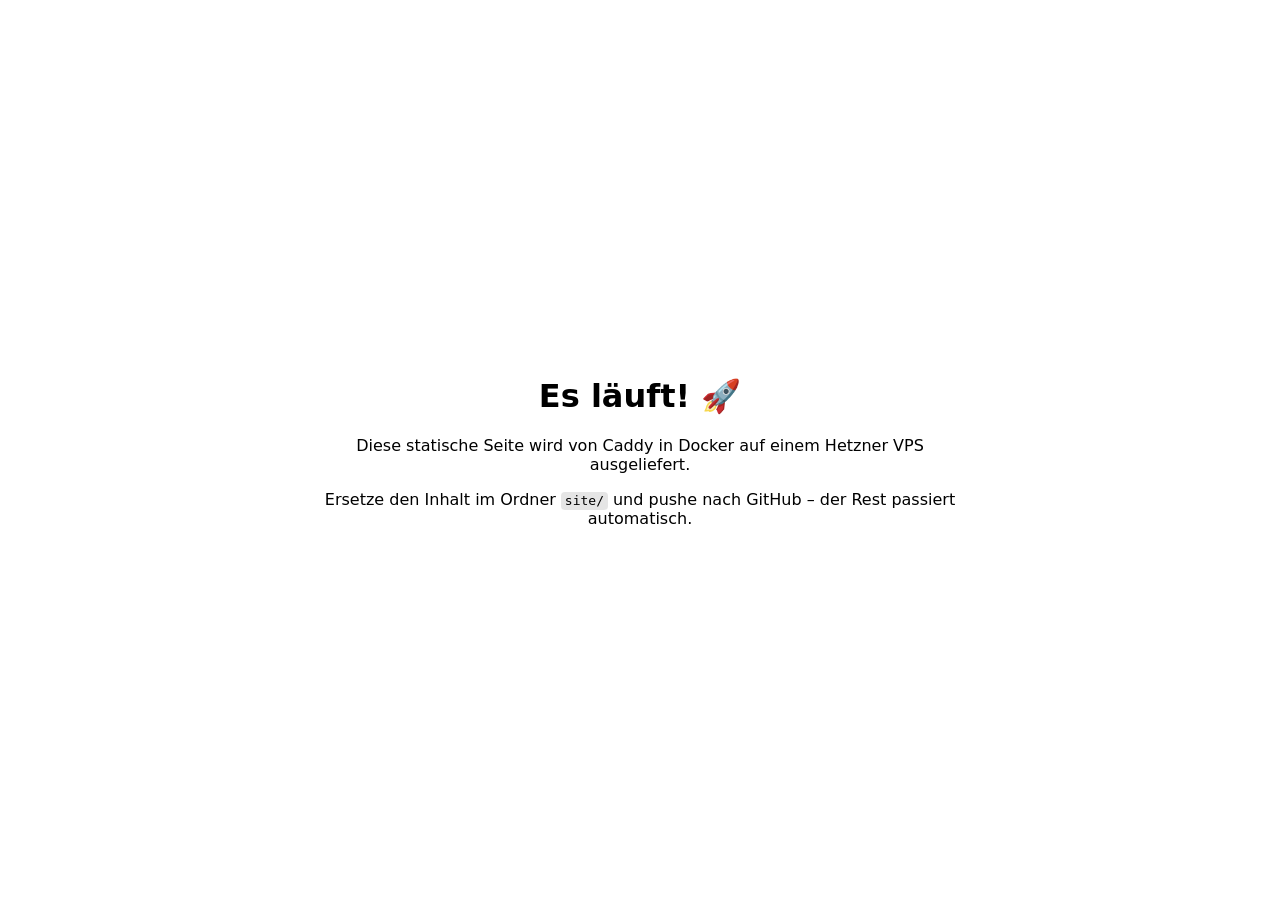
==== site/index.html @ 2242e6c7 "Static site with Caddy, Postgres, Uptime Kuma and GHCR build workflow Co-Authored-By: Claude Opus 5." ====
<!doctype html>
<html lang="de">
<head>
  <meta charset="utf-8">
  <meta name="viewport" content="width=device-width, initial-scale=1">
  <title>Willkommen</title>
  <link rel="stylesheet" href="style.css">
</head>
<body>
  <main>
    <h1>Es läuft! 🚀</h1>
    <p>Diese statische Seite wird von Caddy in Docker auf einem Hetzner VPS ausgeliefert.</p>
    <p>Ersetze den Inhalt im Ordner <code>site/</code> und pushe nach GitHub – der Rest passiert automatisch.</p>
  </main>
</body>
</html>
---- site/style.css ----
:root { color-scheme: light dark; }
body {
  margin: 0;
  min-height: 100vh;
  display: grid;
  place-items: center;
  font-family: system-ui, sans-serif;
  background: Canvas;
  color: CanvasText;
}
main { max-width: 40rem; padding: 2rem 1rem; text-align: center; }
code { padding: .1em .3em; border-radius: 4px; background: rgba(127,127,127,.2); }
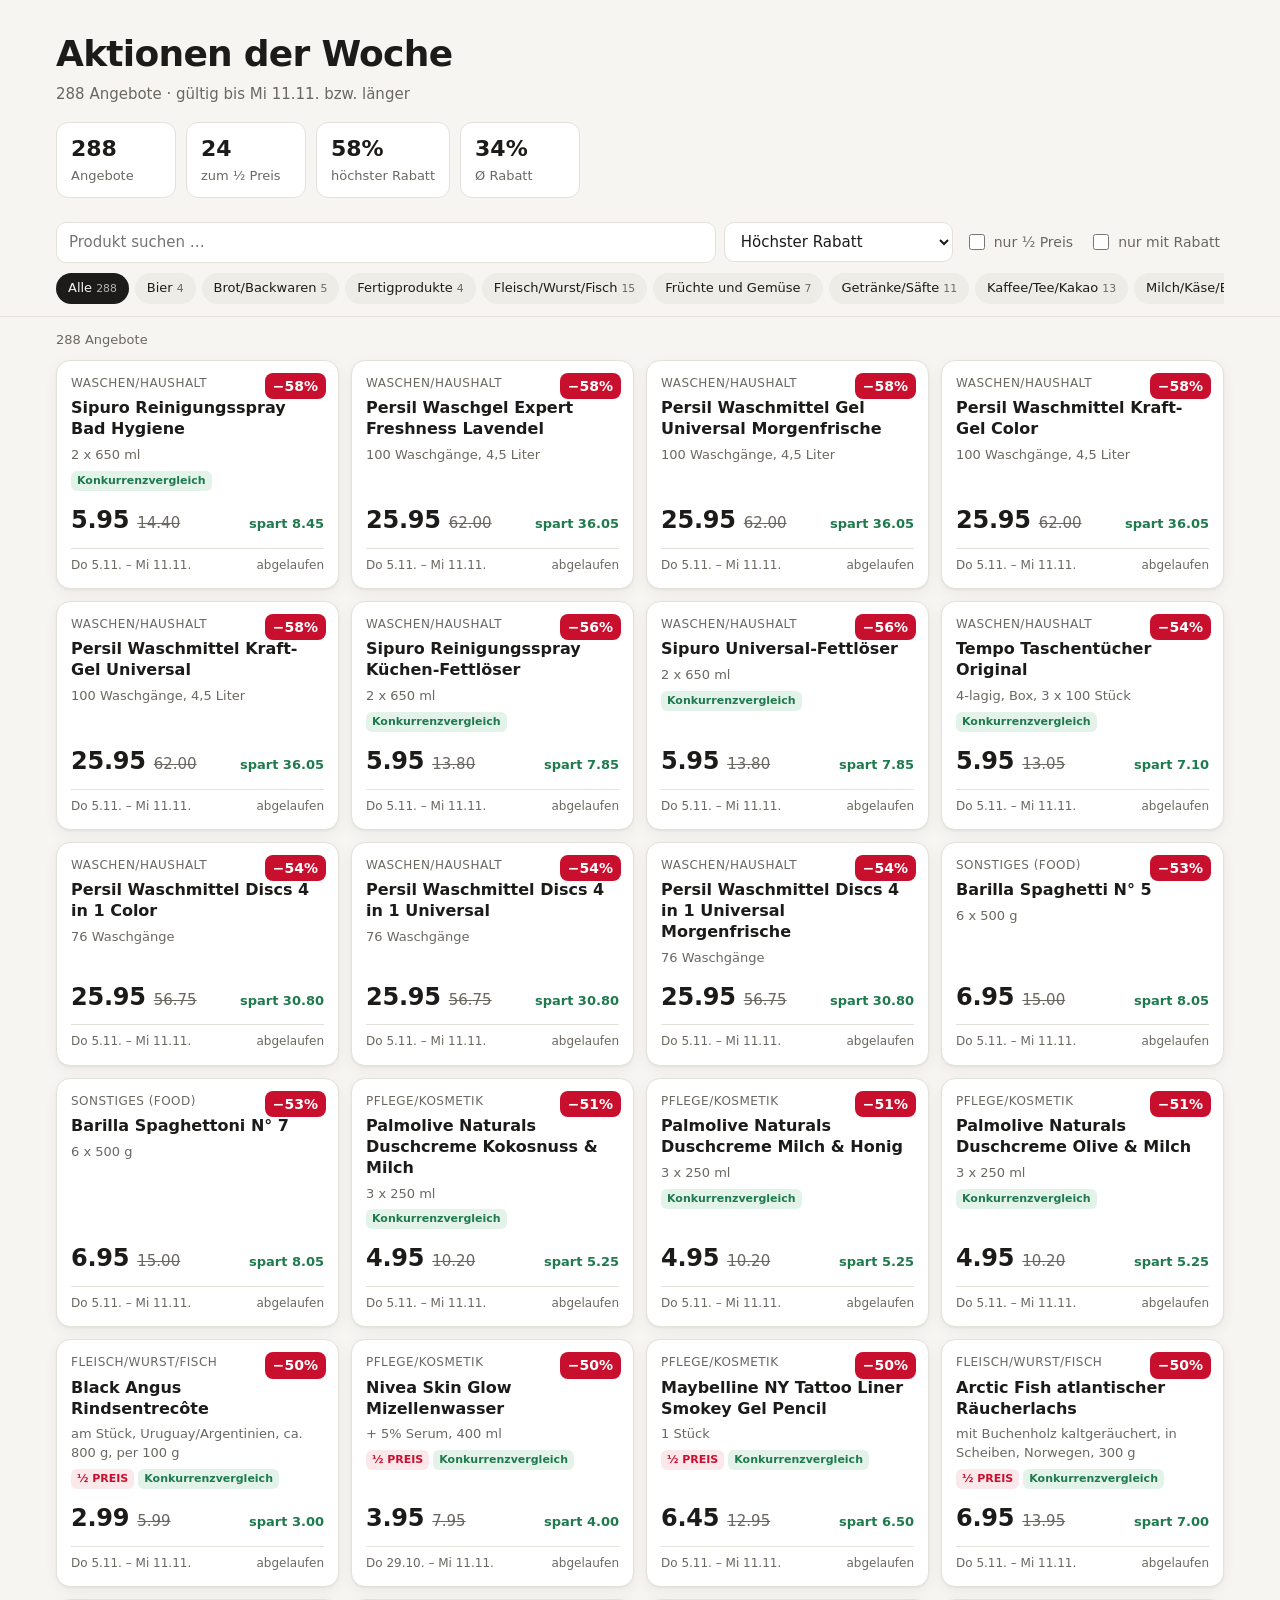
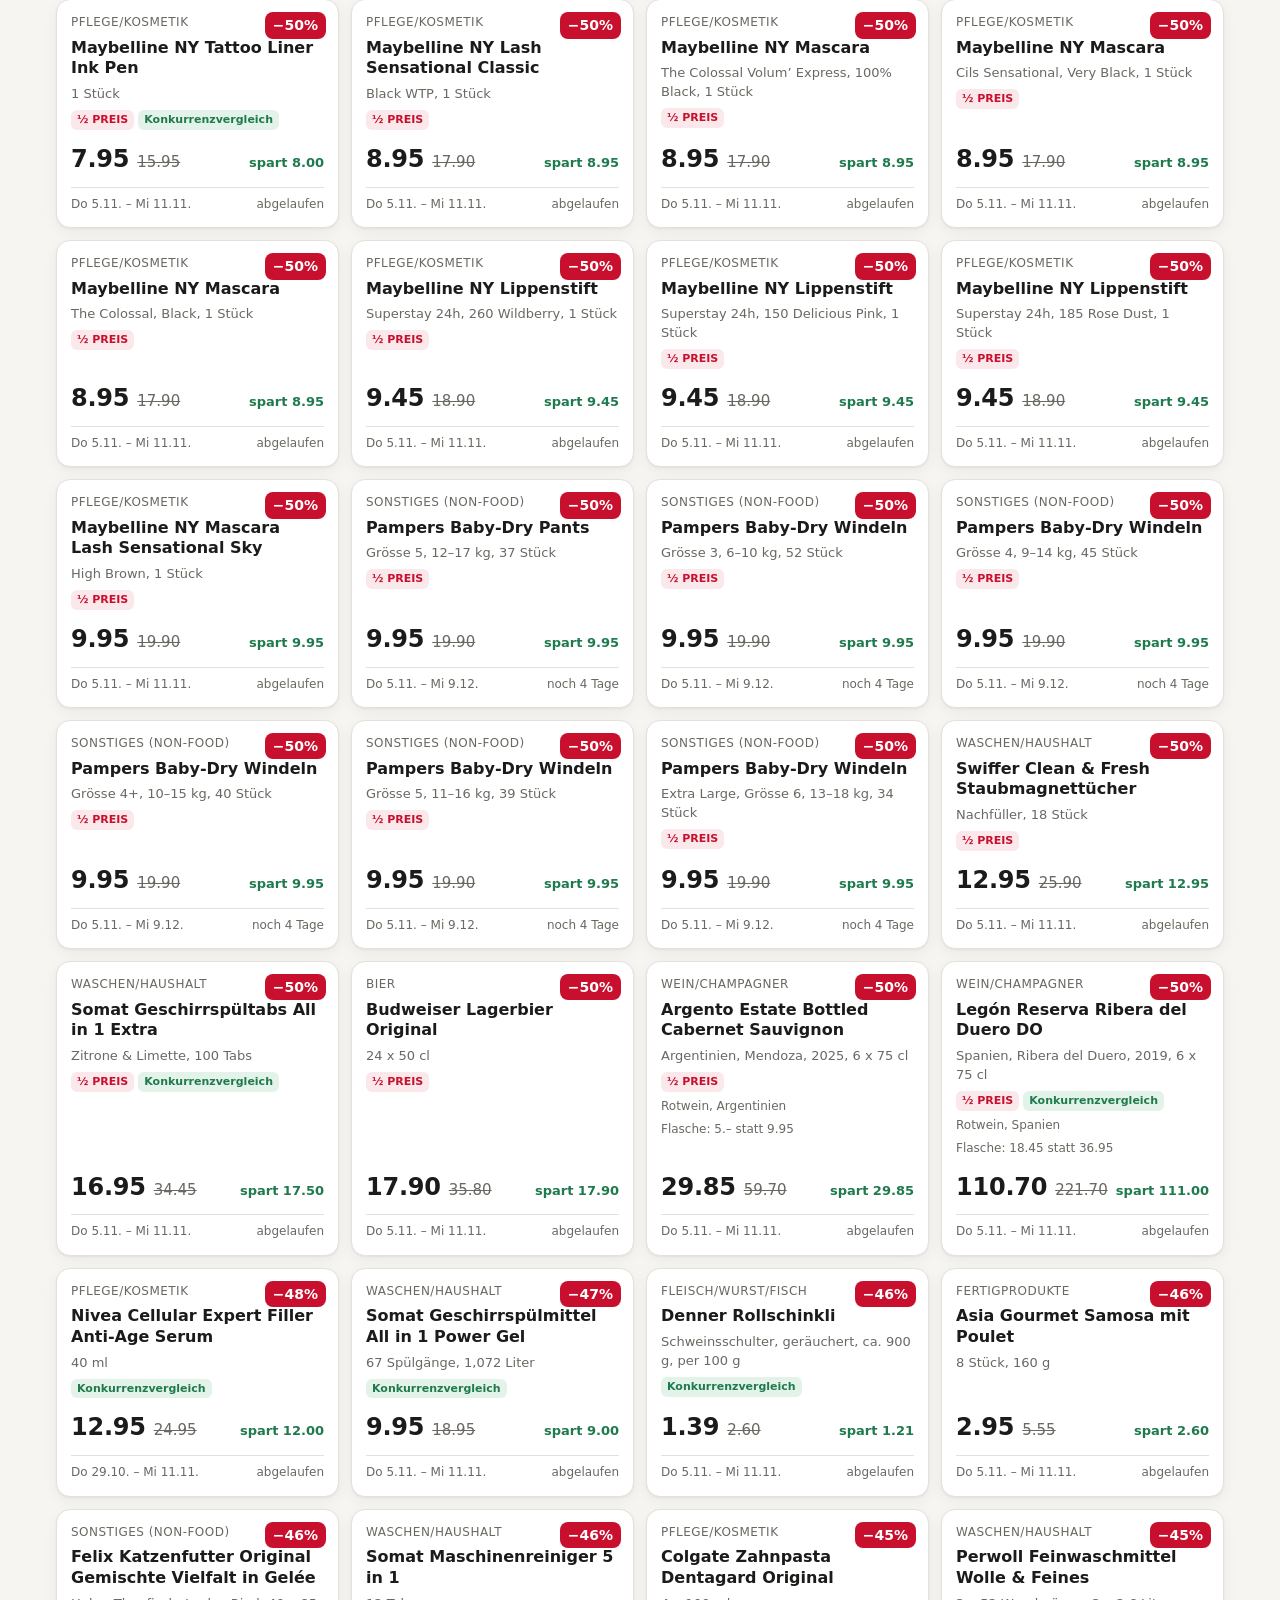
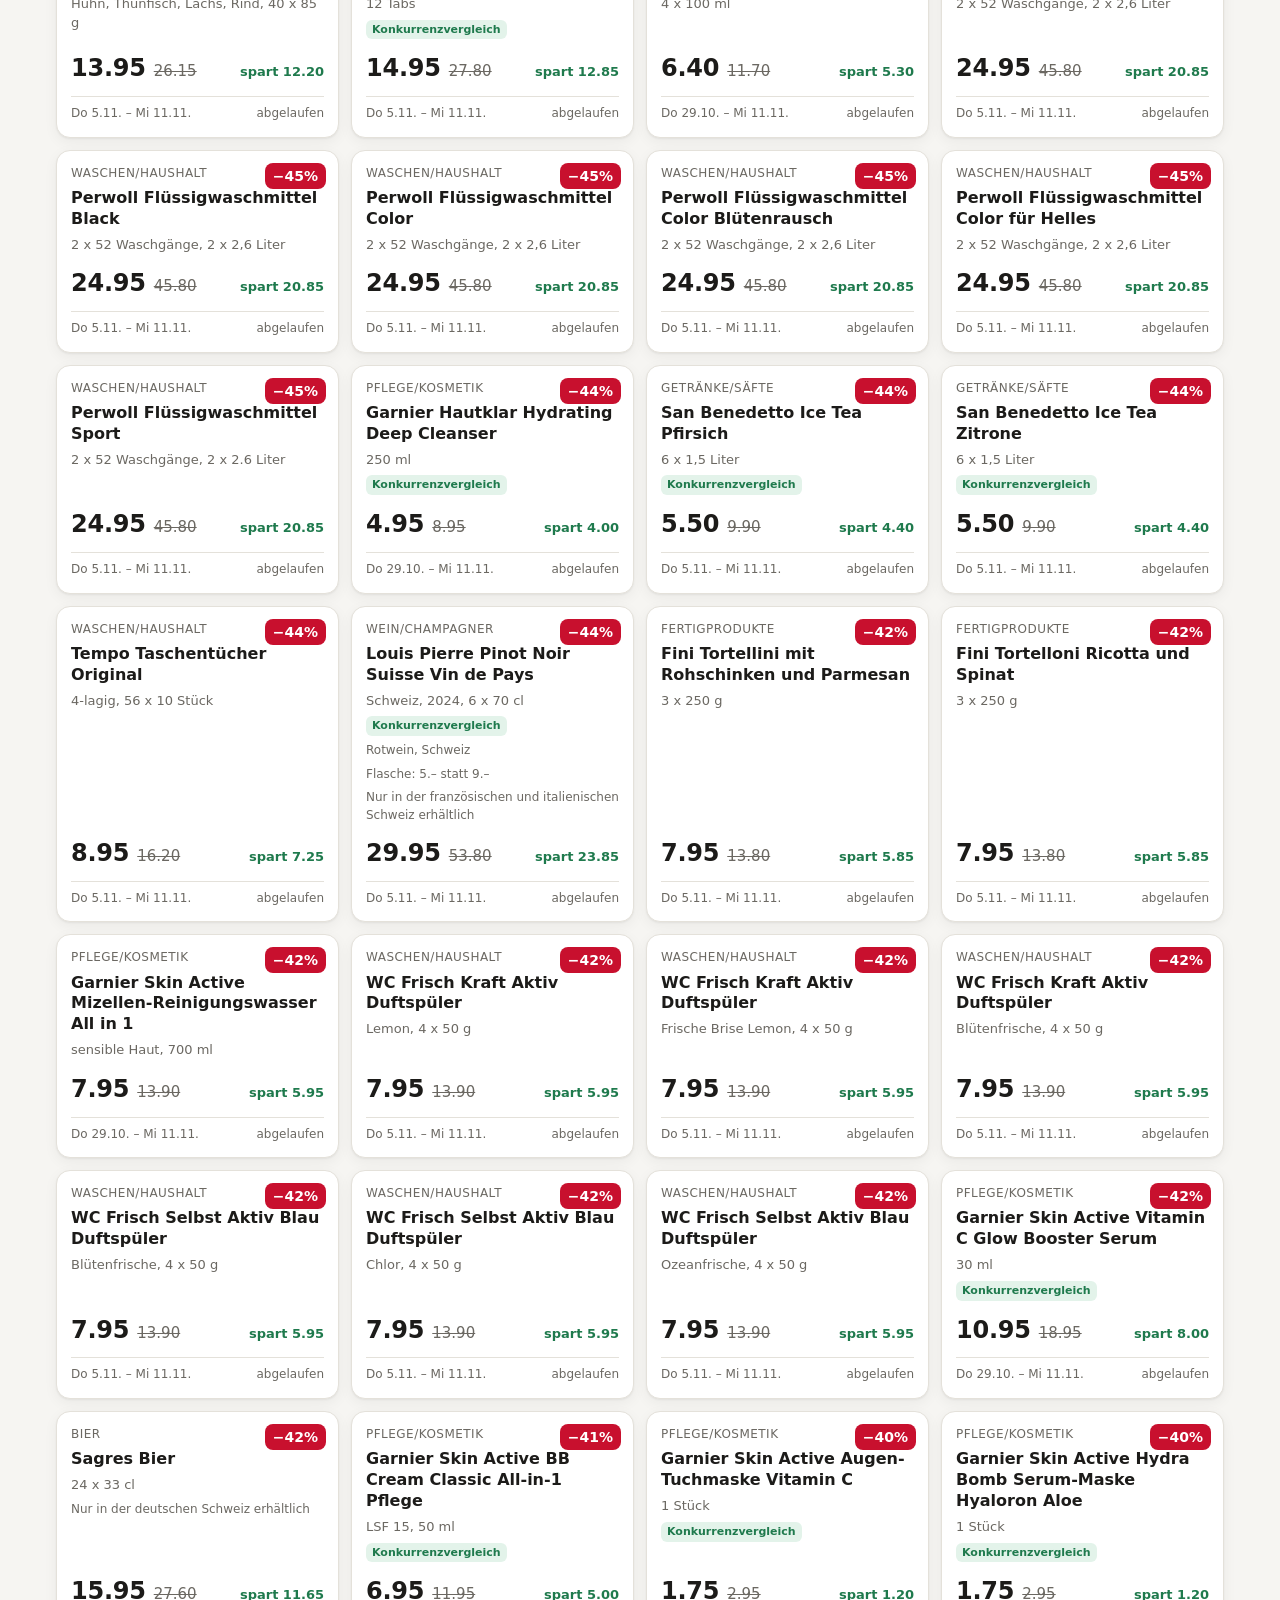
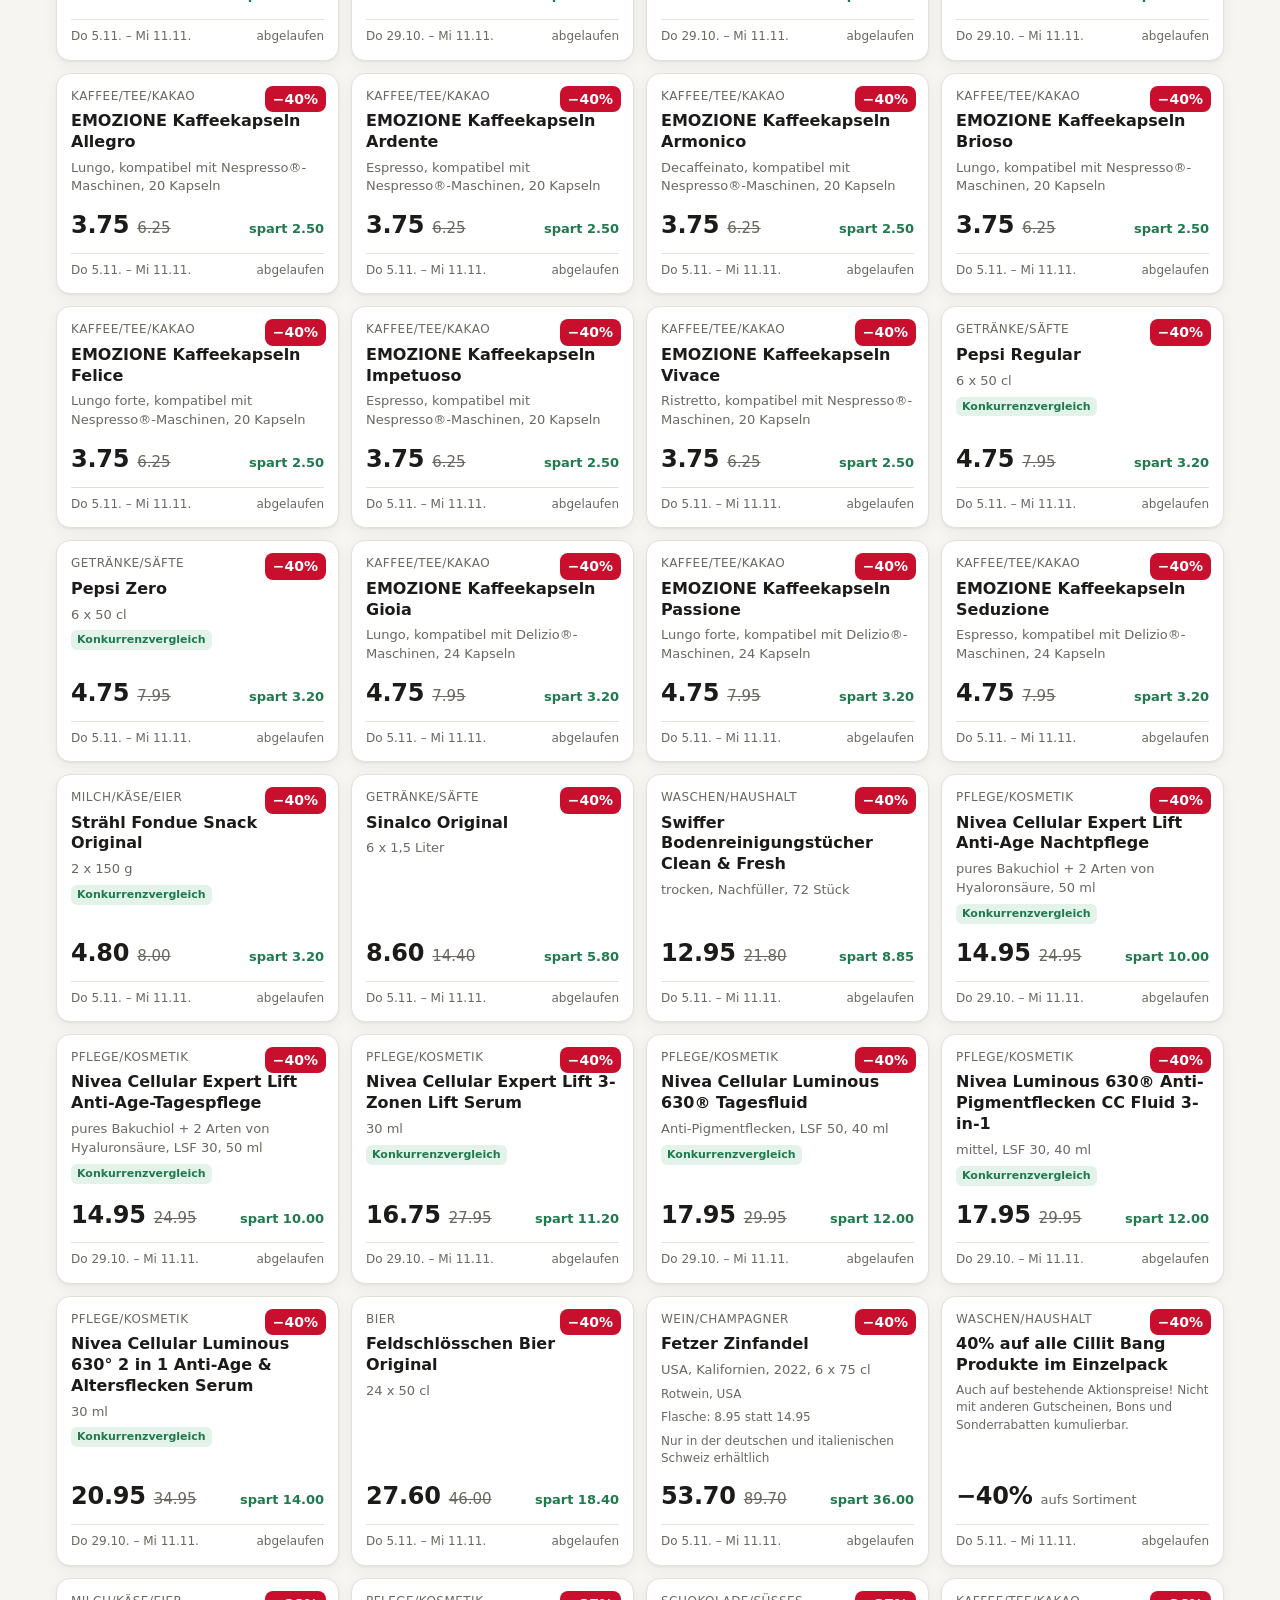
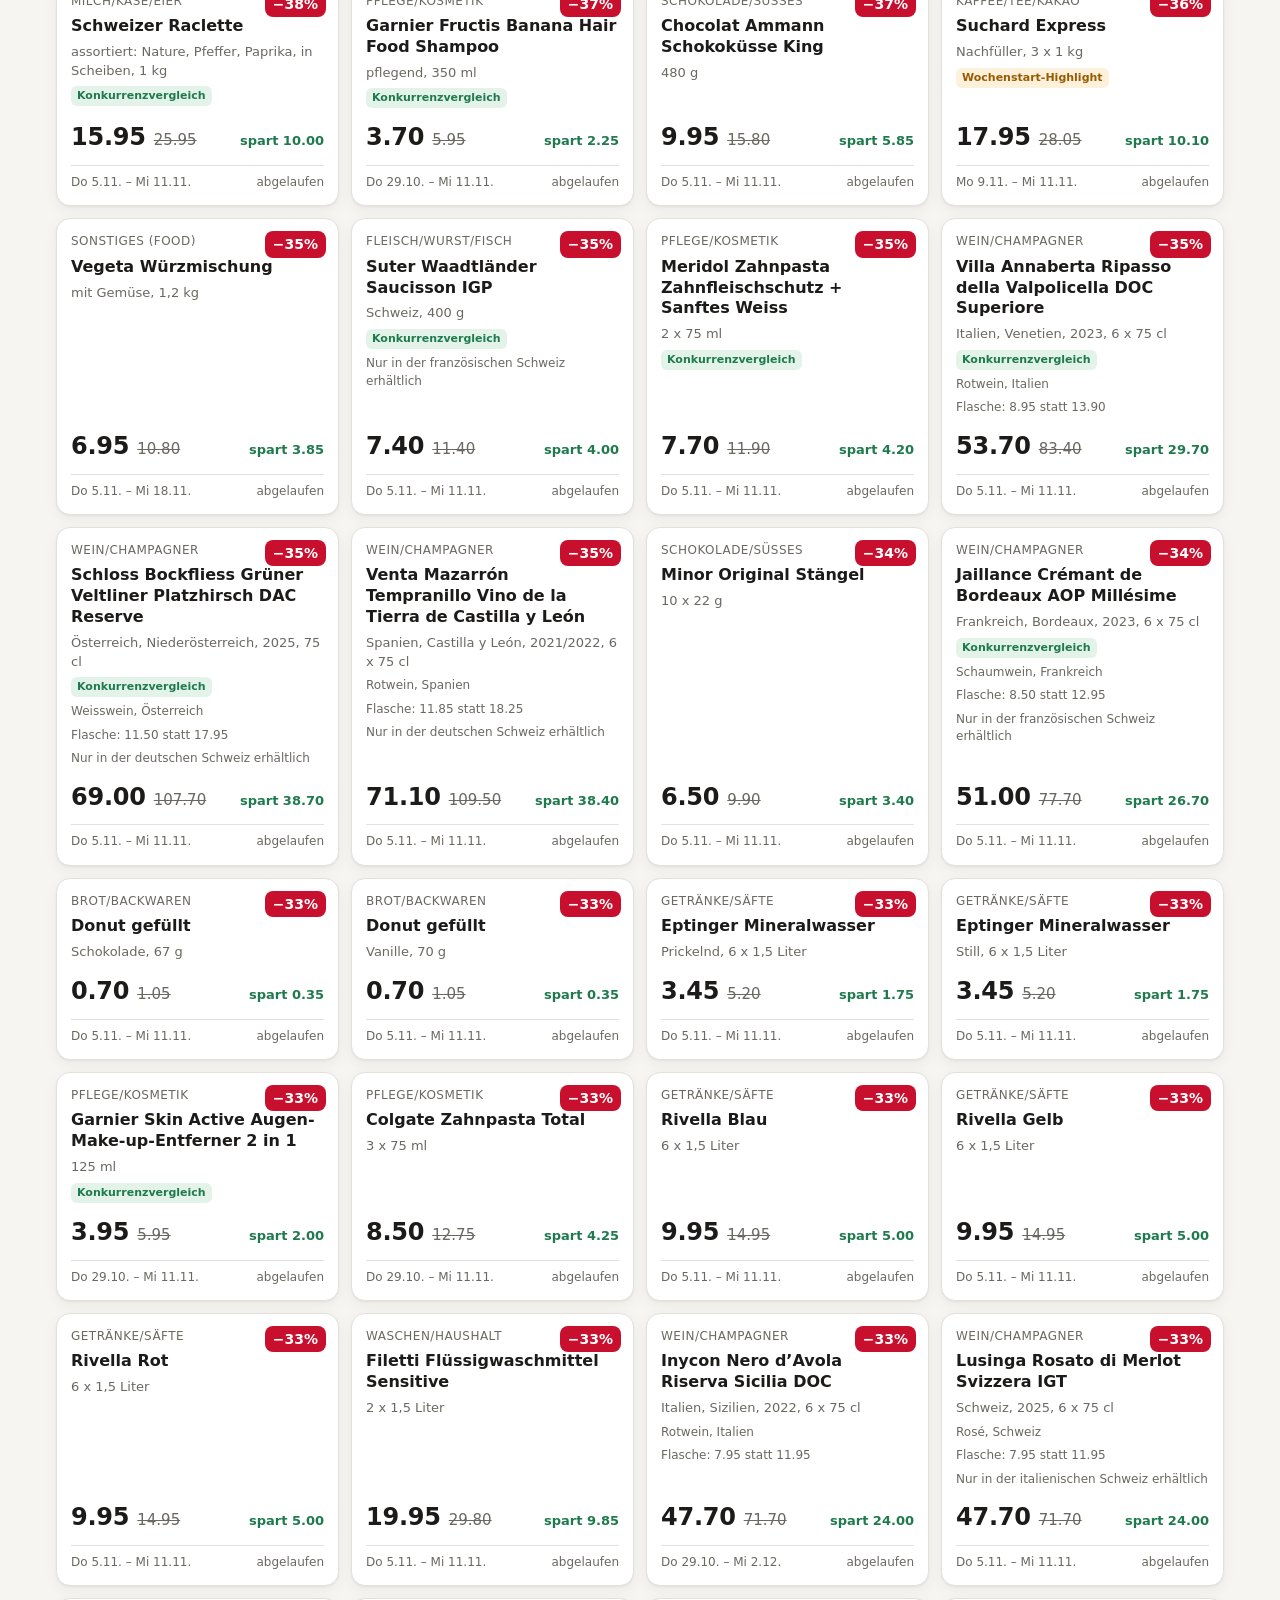
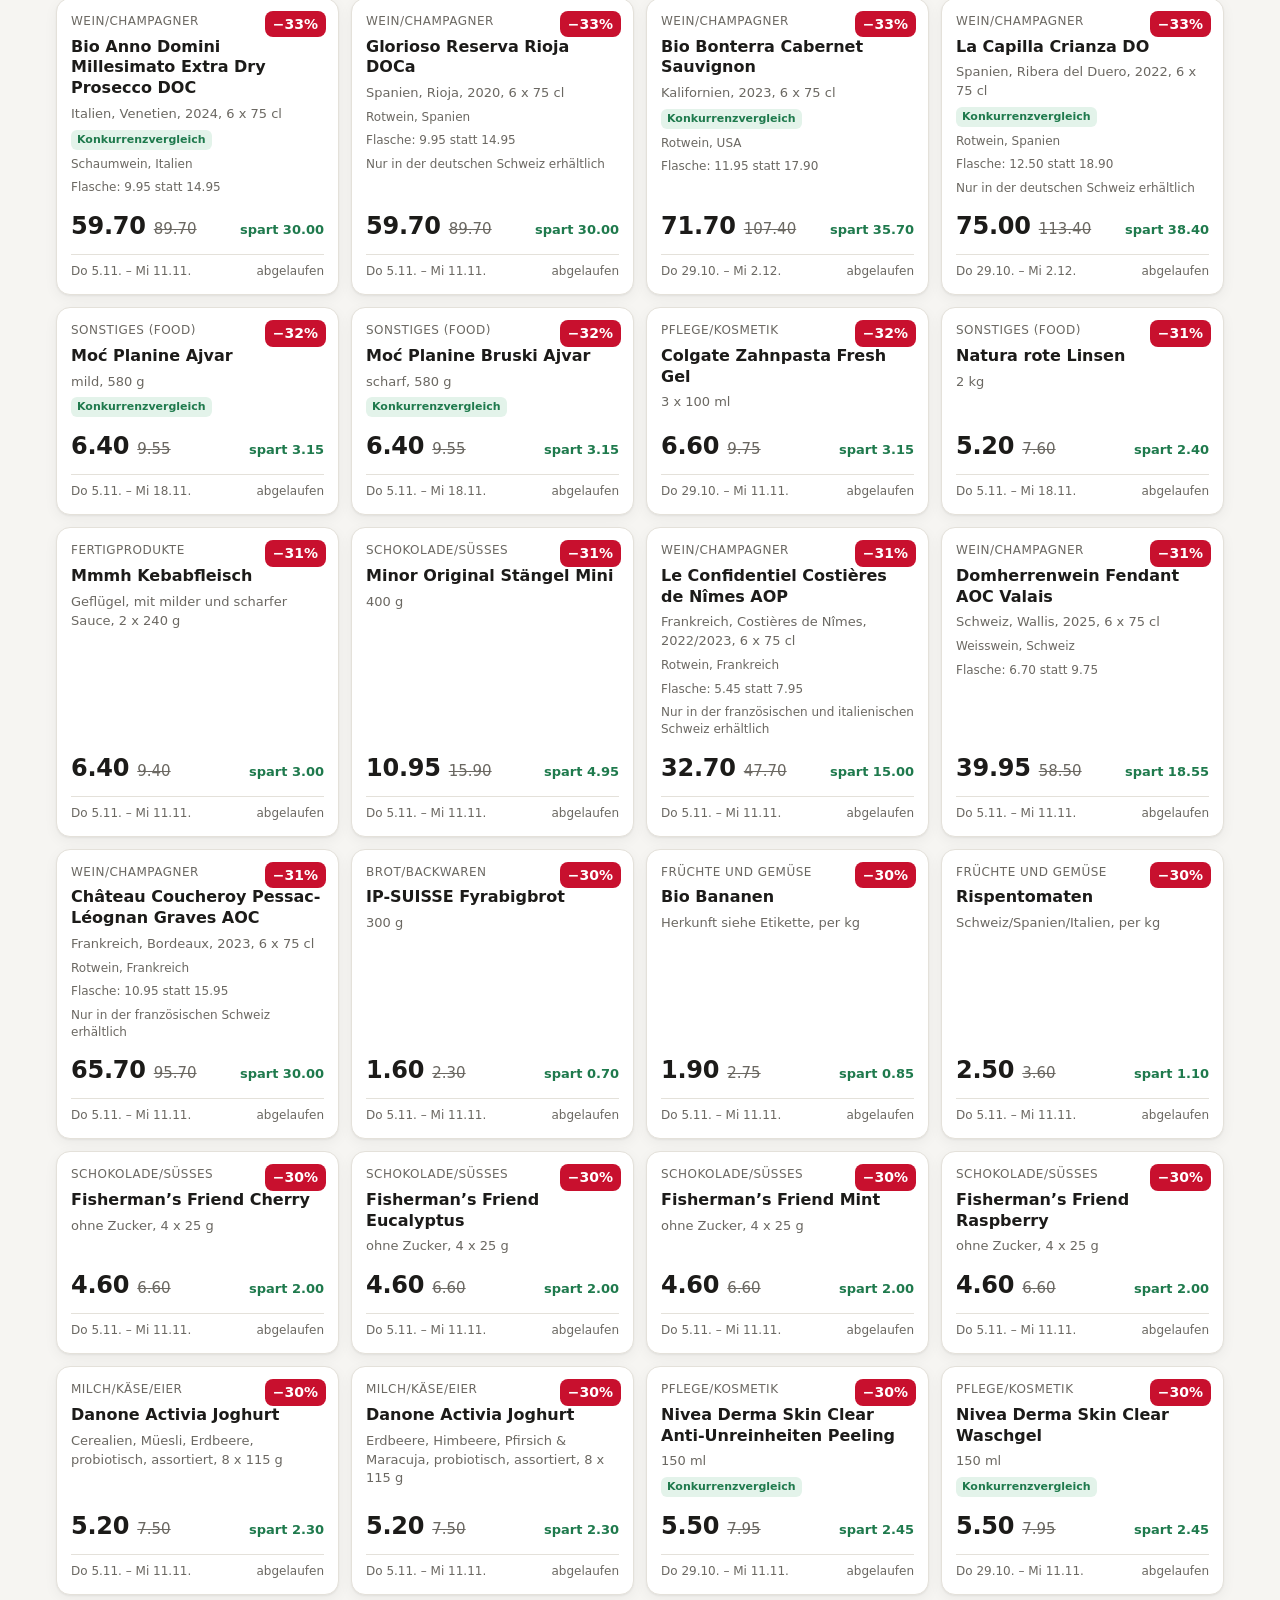
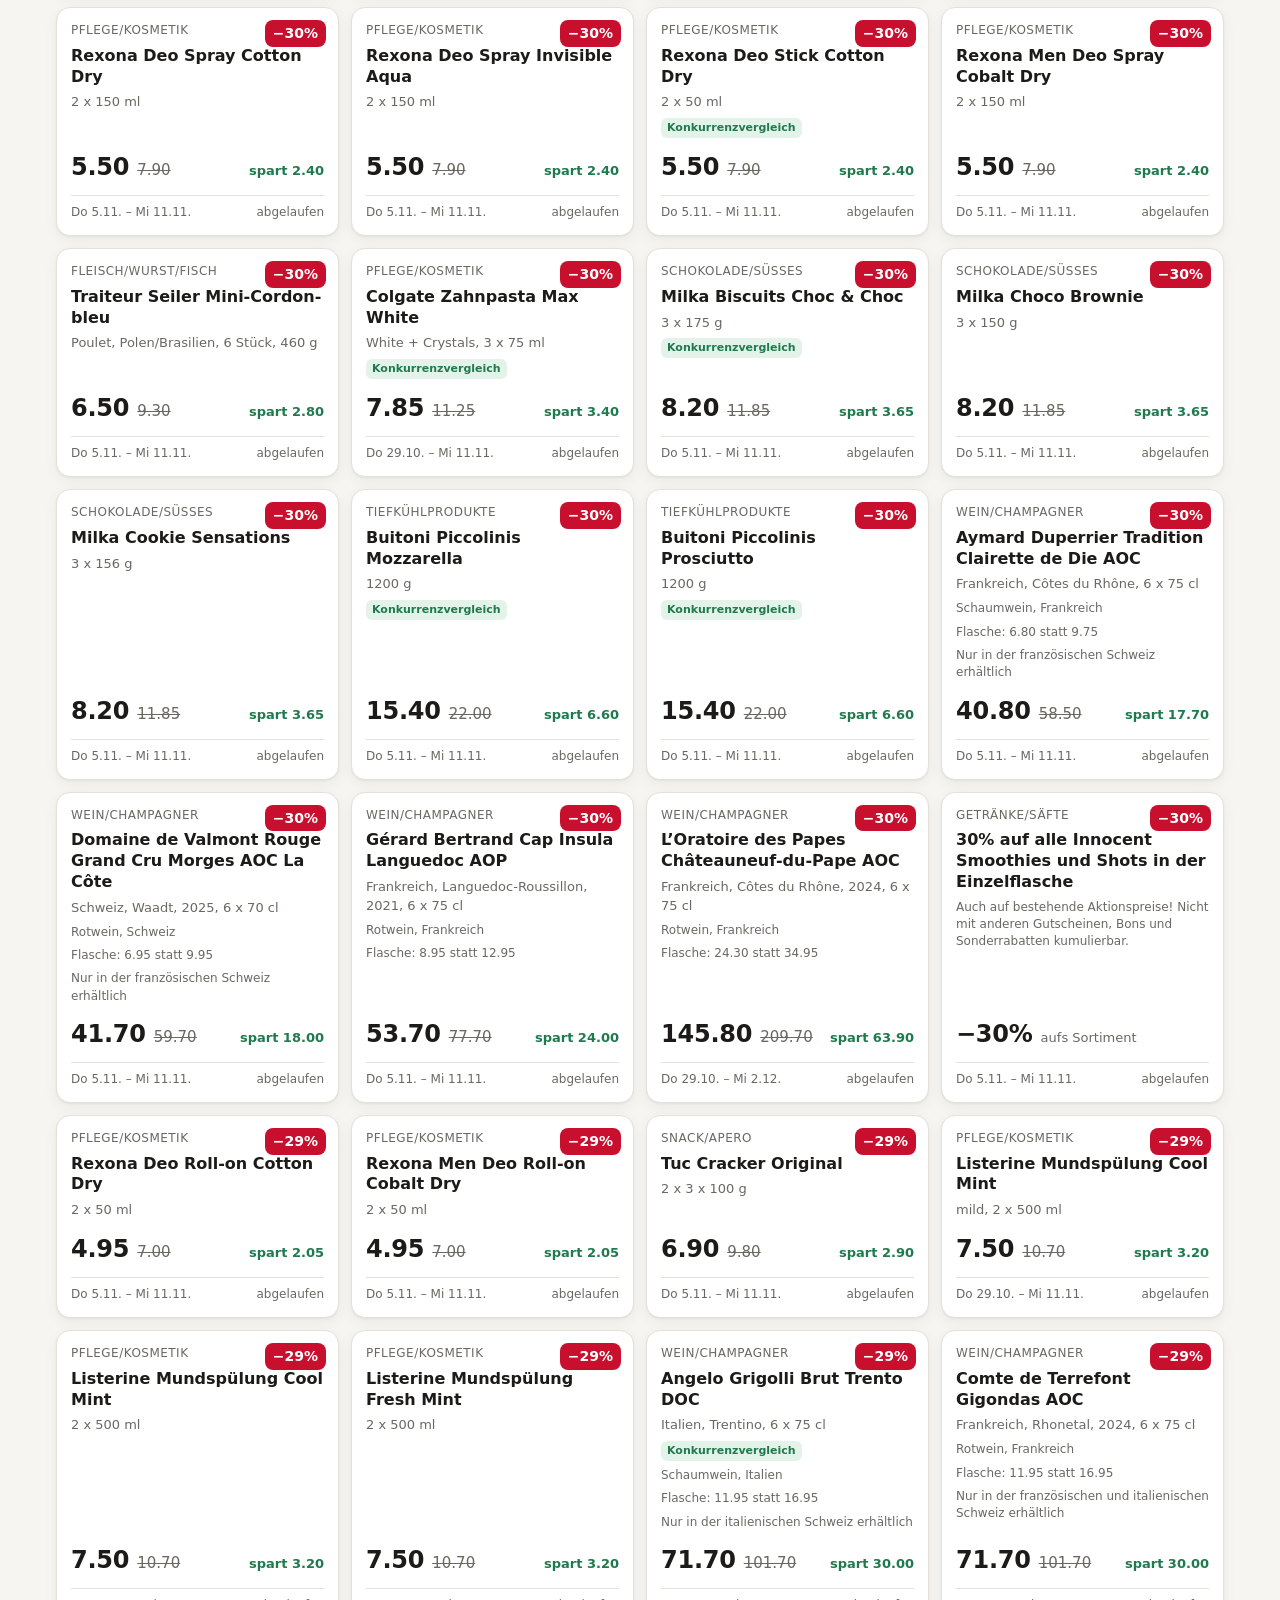
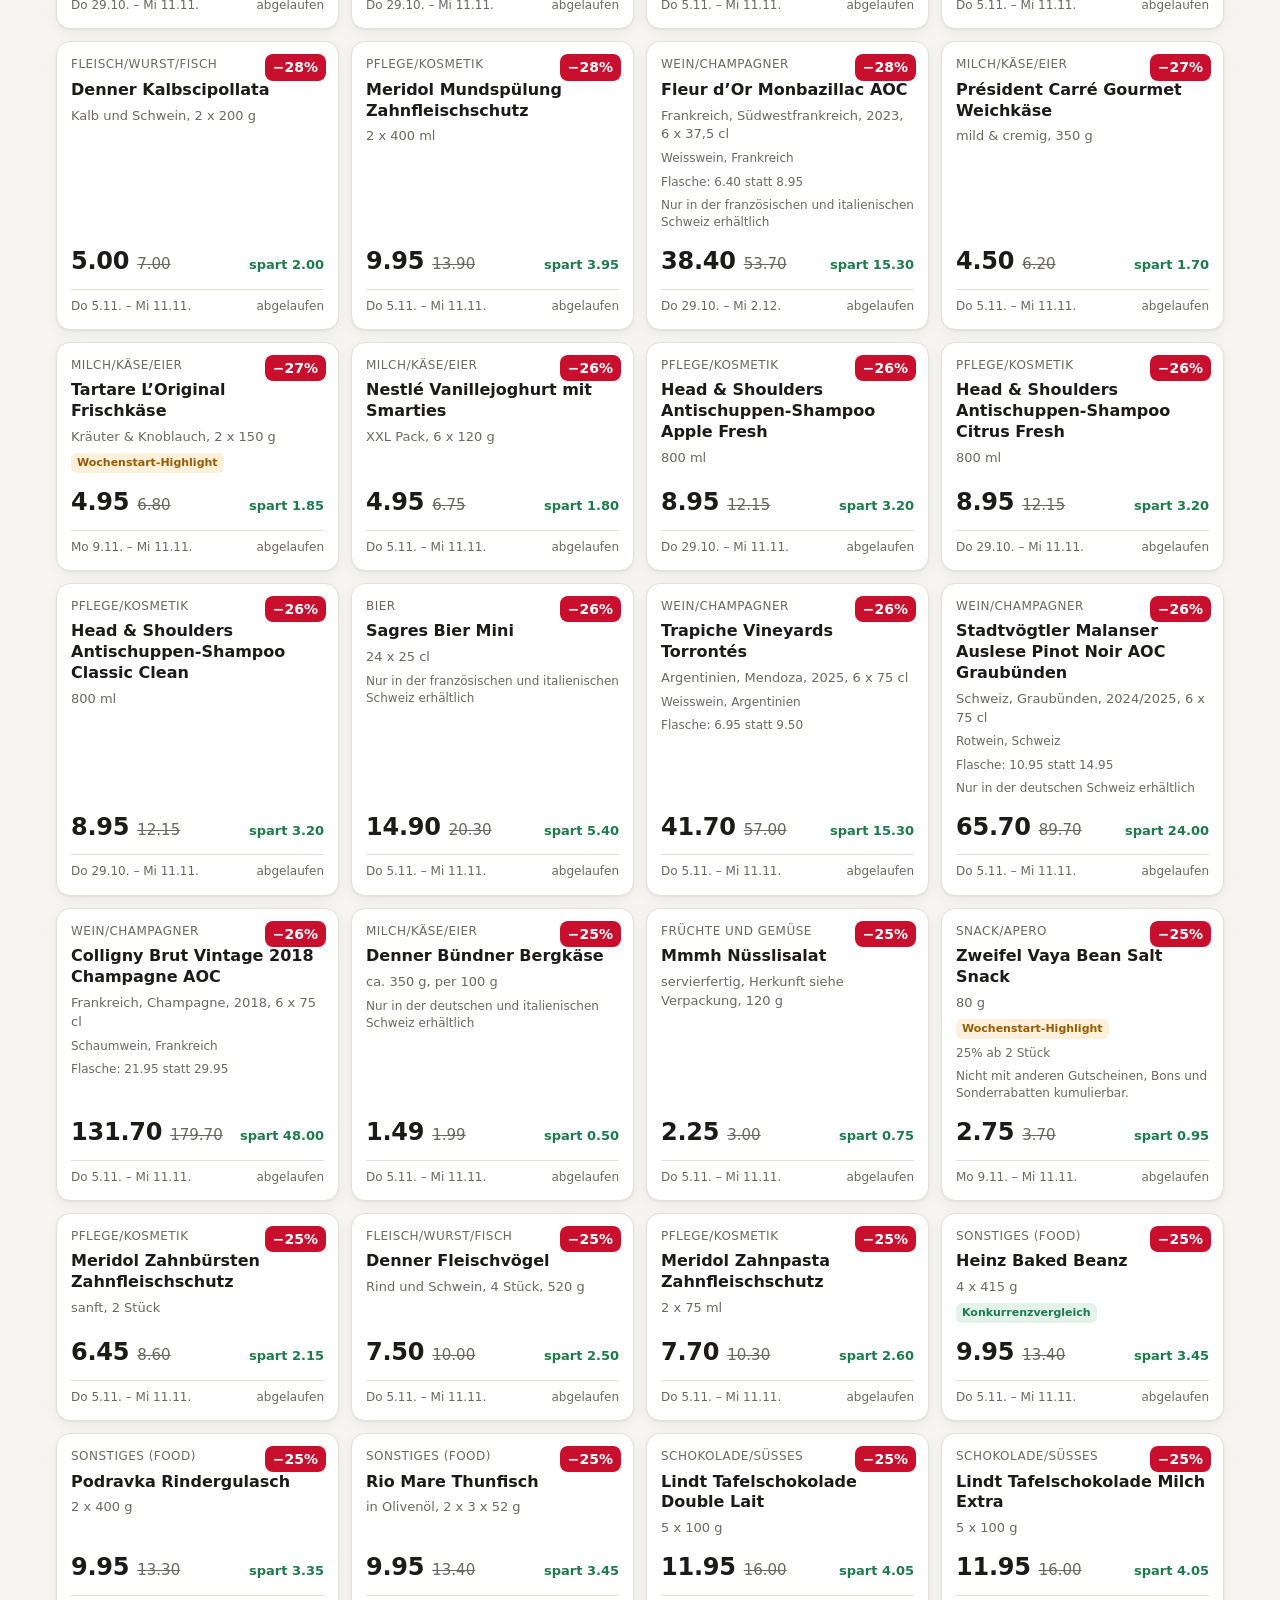
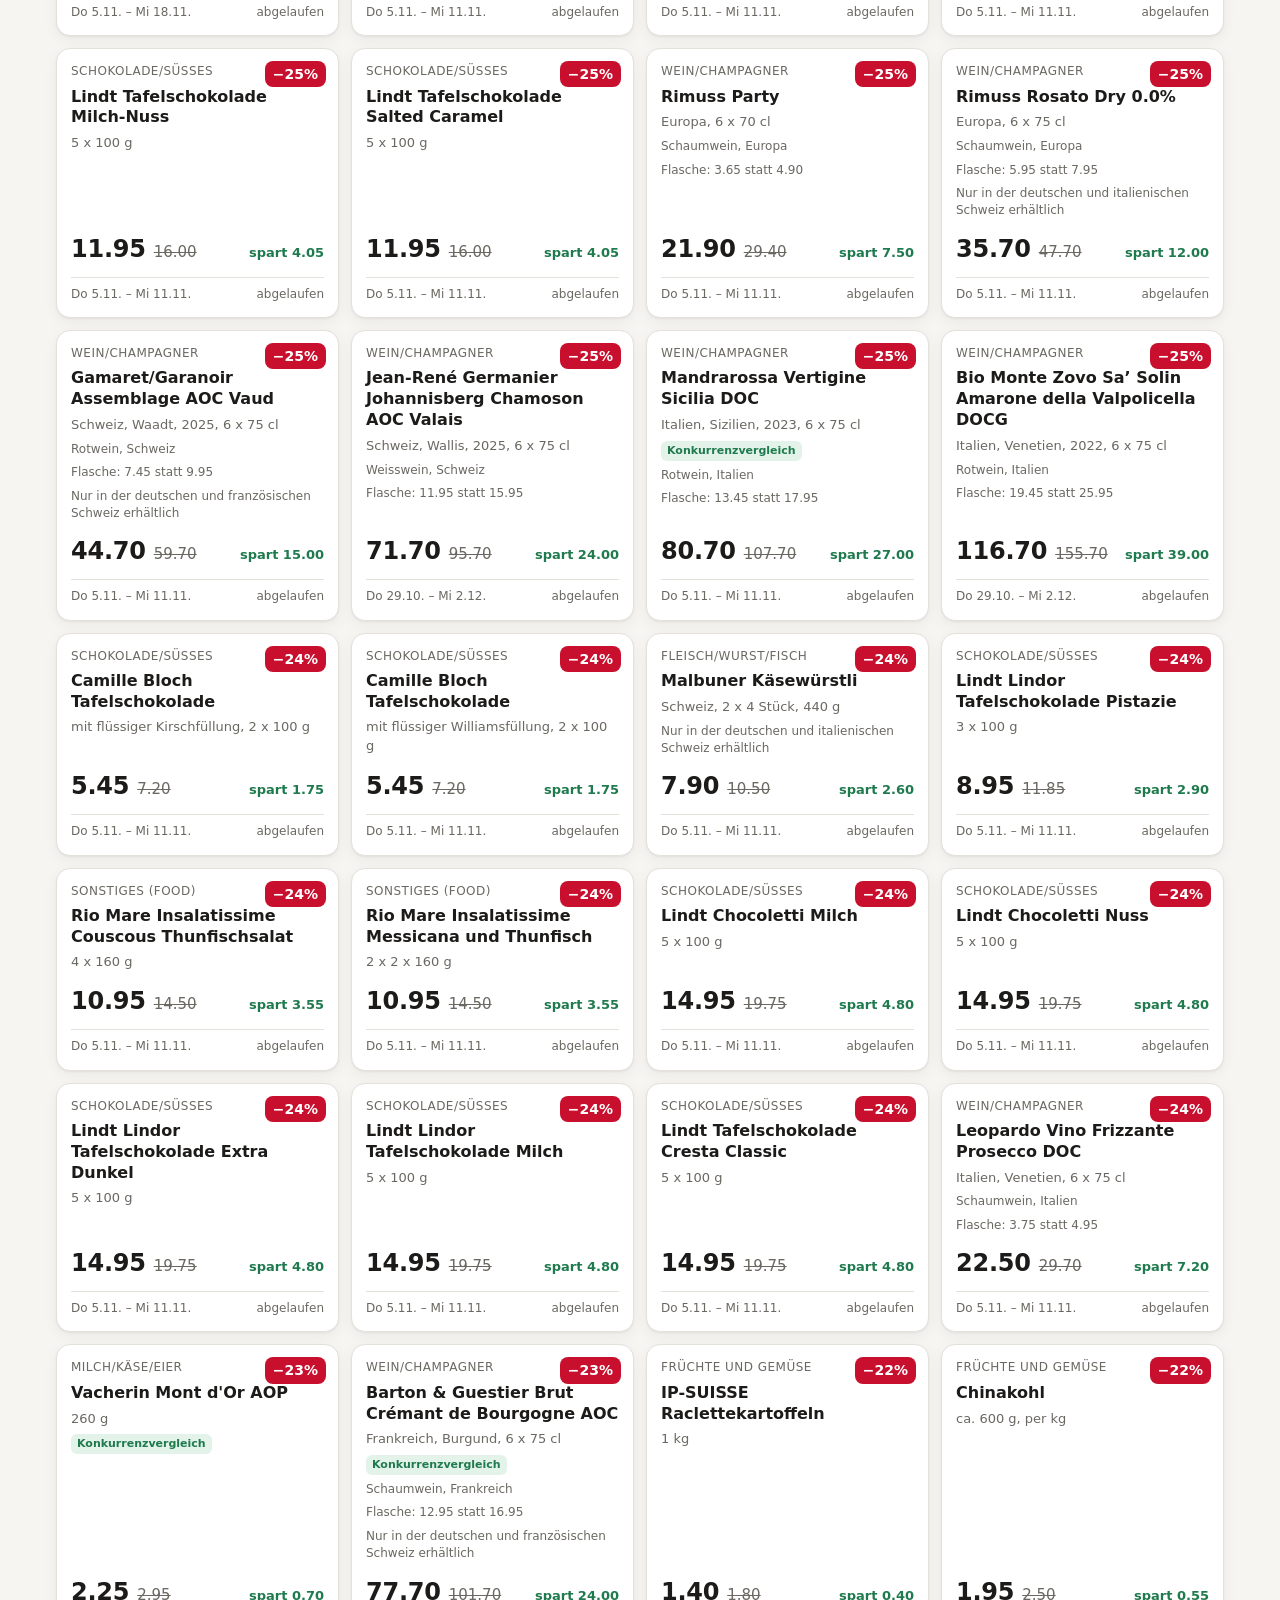
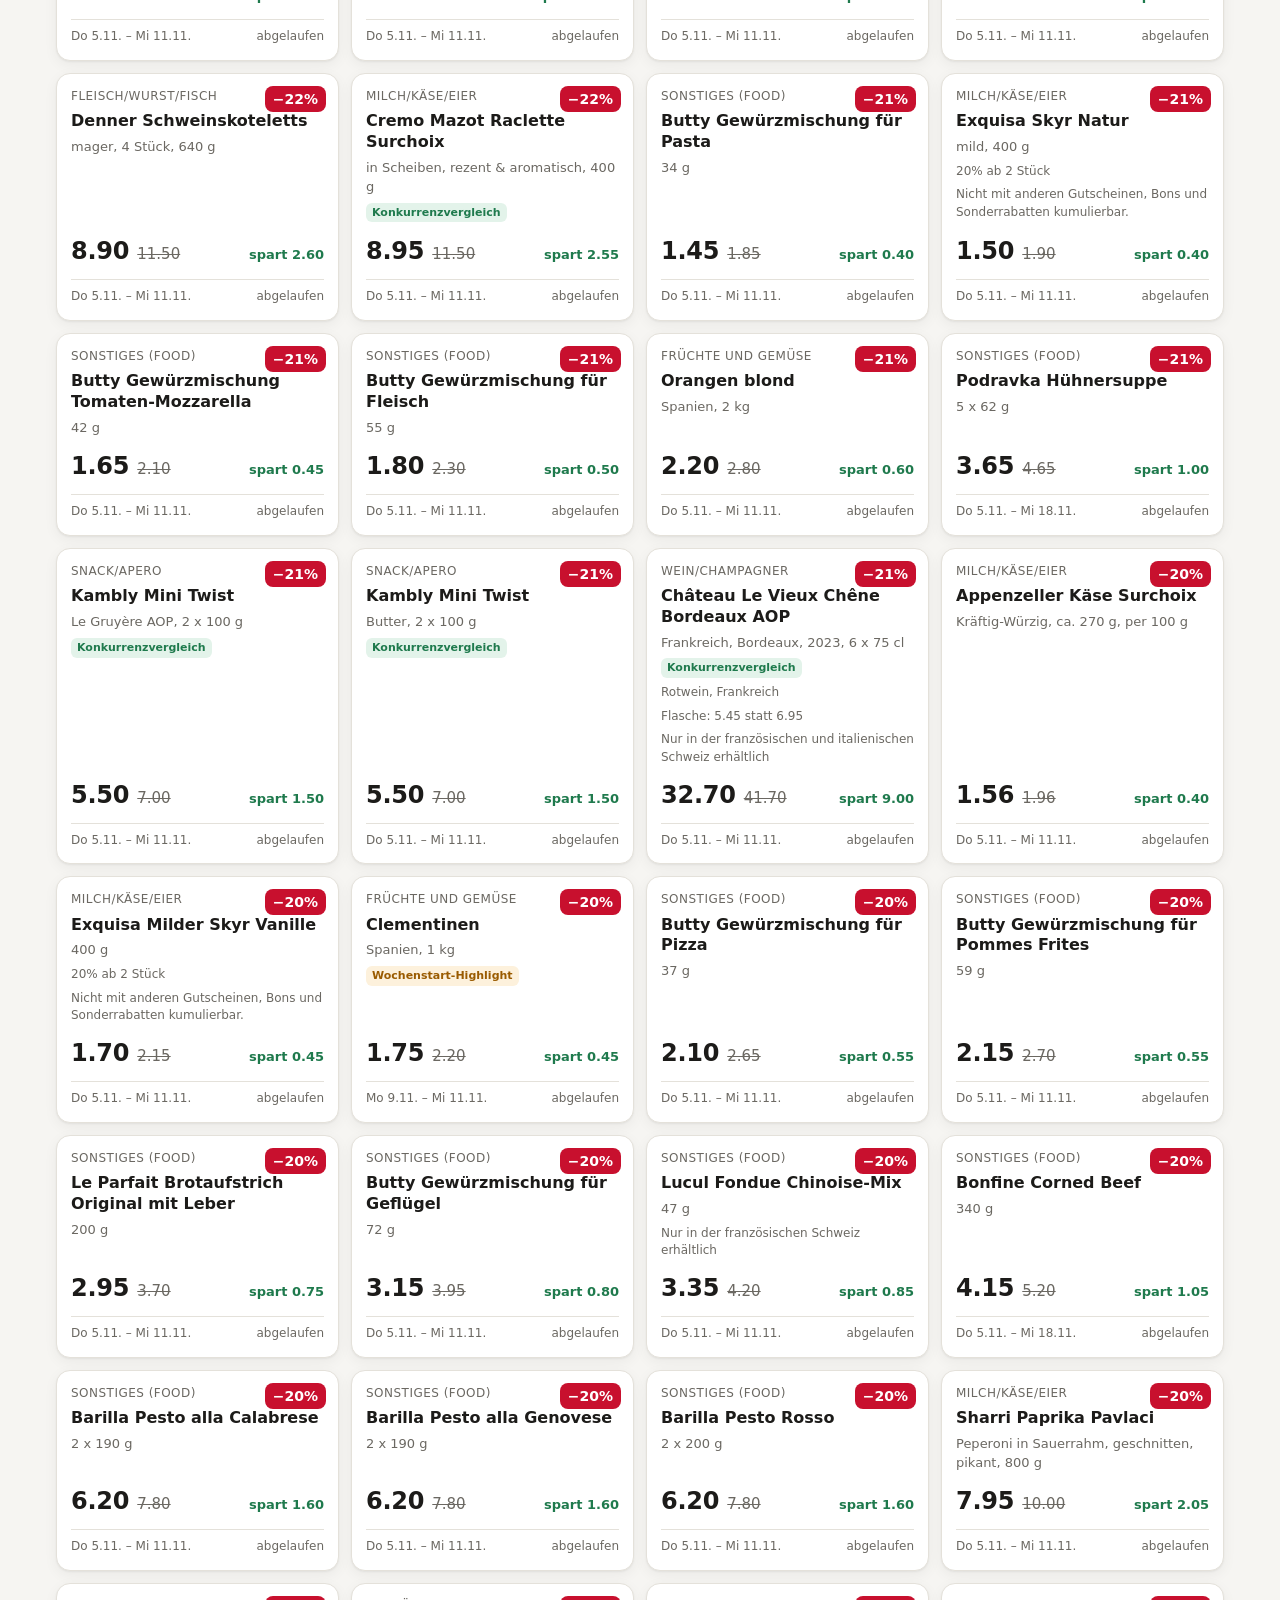
==== commit b6b43c42: "Denner Aktionen als Website, mit Generator-Skript Co-Authored-By: Claude Opus 5.5 <noreply@anthropic" ====
--- a/site/index.html
+++ b/site/index.html
@@ -1,16 +1,285 @@
 <!doctype html>
-<html lang="de">
+<html lang="de-CH">
 <head>
-  <meta charset="utf-8">
-  <meta name="viewport" content="width=device-width, initial-scale=1">
-  <title>Willkommen</title>
-  <link rel="stylesheet" href="style.css">
+<meta charset="utf-8">
+<meta name="viewport" content="width=device-width, initial-scale=1">
+<title>Aktionen der Woche</title>
+<style>
+:root {
+  --bg: #f6f5f2;
+  --surface: #ffffff;
+  --text: #1c1b19;
+  --muted: #6b6862;
+  --line: #e4e1da;
+  --accent: #c8102e;
+  --accent-soft: #fbe8eb;
+  --good: #1f7a4d;
+  --good-soft: #e3f3ea;
+  --warn: #9a5b00;
+  --warn-soft: #fdf1dc;
+  --chip: #eeece6;
+  --shadow: 0 1px 2px rgba(0,0,0,.05), 0 4px 14px rgba(0,0,0,.05);
+}
+@media (prefers-color-scheme: dark) {
+  :root:not([data-theme="light"]) {
+    --bg: #141414; --surface: #1e1e1d; --text: #f1efea; --muted: #a39f97; --line: #2f2e2c;
+    --accent: #ff5a6e; --accent-soft: #3a1a20; --good: #5fd39a; --good-soft: #17301f;
+    --warn: #f0b45a; --warn-soft: #33270f; --chip: #2a2928; --shadow: none;
+  }
+}
+:root[data-theme="dark"] {
+  --bg: #141414; --surface: #1e1e1d; --text: #f1efea; --muted: #a39f97; --line: #2f2e2c;
+  --accent: #ff5a6e; --accent-soft: #3a1a20; --good: #5fd39a; --good-soft: #17301f;
+  --warn: #f0b45a; --warn-soft: #33270f; --chip: #2a2928; --shadow: none;
+}
+* { box-sizing: border-box; }
+html { -webkit-text-size-adjust: 100%; }
+body {
+  margin: 0; background: var(--bg); color: var(--text);
+  font: 15px/1.45 system-ui, -apple-system, "Segoe UI", Roboto, sans-serif;
+}
+.wrap { max-width: 1200px; margin: 0 auto; padding: 0 16px; }
+header { padding: 28px 0 8px; }
+h1 { margin: 0; font-size: clamp(26px, 4vw, 36px); letter-spacing: -.02em; }
+.sub { color: var(--muted); margin-top: 4px; }
+.stats { display: flex; flex-wrap: wrap; gap: 10px; margin: 16px 0 4px; }
+.stat { background: var(--surface); border: 1px solid var(--line); border-radius: 12px; padding: 10px 14px; min-width: 120px; }
+.stat b { display: block; font-size: 22px; font-variant-numeric: tabular-nums; }
+.stat span { color: var(--muted); font-size: 13px; }
+
+.toolbar {
+  position: sticky; top: 0; z-index: 5; background: var(--bg);
+  padding: 12px 0 10px; border-bottom: 1px solid var(--line);
+}
+.row { display: flex; flex-wrap: wrap; gap: 8px; align-items: center; }
+input[type=search], select {
+  font: inherit; color: var(--text); background: var(--surface);
+  border: 1px solid var(--line); border-radius: 10px; padding: 9px 12px; min-height: 40px;
+}
+input[type=search] { flex: 1 1 240px; min-width: 0; }
+select { flex: 0 0 auto; }
+.toggle { display: inline-flex; align-items: center; gap: 6px; font-size: 14px; color: var(--muted); cursor: pointer; user-select: none; padding: 0 4px; }
+.toggle input { accent-color: var(--accent); width: 16px; height: 16px; }
+.chips { display: flex; gap: 6px; overflow-x: auto; padding: 10px 0 2px; scrollbar-width: thin; }
+.chip {
+  flex: 0 0 auto; font: inherit; font-size: 13px; border: 0; cursor: pointer;
+  background: var(--chip); color: var(--text); border-radius: 999px; padding: 6px 12px;
+}
+.chip small { color: var(--muted); margin-left: 4px; font-variant-numeric: tabular-nums; }
+.chip[aria-pressed="true"] { background: var(--text); color: var(--bg); }
+.chip[aria-pressed="true"] small { color: inherit; opacity: .7; }
+
+.result { color: var(--muted); font-size: 13px; margin: 14px 0 10px; }
+.grid { display: grid; grid-template-columns: repeat(auto-fill, minmax(240px, 1fr)); gap: 12px; padding-bottom: 40px; }
+.card {
+  position: relative; display: flex; flex-direction: column; gap: 6px;
+  background: var(--surface); border: 1px solid var(--line); border-radius: 14px;
+  padding: 14px; box-shadow: var(--shadow); text-decoration: none; color: inherit;
+  transition: transform .12s ease, border-color .12s ease;
+}
+.card:hover { transform: translateY(-2px); border-color: var(--muted); }
+.card:focus-visible { outline: 2px solid var(--accent); outline-offset: 2px; }
+.cat { font-size: 12px; color: var(--muted); text-transform: uppercase; letter-spacing: .04em; padding-right: 64px; }
+.badge {
+  position: absolute; top: 12px; right: 12px; background: var(--accent); color: #fff;
+  font-weight: 700; font-size: 14px; border-radius: 8px; padding: 3px 8px; font-variant-numeric: tabular-nums;
+}
+.name { font-weight: 600; font-size: 16px; line-height: 1.3; }
+.qty { color: var(--muted); font-size: 13px; }
+.price { display: flex; align-items: baseline; gap: 8px; margin-top: auto; padding-top: 6px; }
+.price b { font-size: 24px; letter-spacing: -.01em; font-variant-numeric: tabular-nums; }
+.price s { color: var(--muted); font-variant-numeric: tabular-nums; }
+.price .save { margin-left: auto; color: var(--good); font-size: 13px; font-weight: 600; white-space: nowrap; }
+.tags { display: flex; flex-wrap: wrap; gap: 4px; }
+.tag { font-size: 11px; font-weight: 600; border-radius: 6px; padding: 2px 6px; background: var(--chip); color: var(--muted); }
+.tag.half { background: var(--accent-soft); color: var(--accent); }
+.tag.special { background: var(--warn-soft); color: var(--warn); }
+.tag.cmp { background: var(--good-soft); color: var(--good); }
+.note { font-size: 12px; color: var(--muted); }
+.valid { display: flex; justify-content: space-between; gap: 8px; font-size: 12px; color: var(--muted); border-top: 1px solid var(--line); padding-top: 8px; margin-top: 4px; }
+.valid .soon { color: var(--accent); font-weight: 600; }
+.empty { text-align: center; color: var(--muted); padding: 60px 0; grid-column: 1 / -1; }
+footer { color: var(--muted); font-size: 12px; padding: 0 0 32px; }
+@media (max-width: 520px) {
+  .grid { grid-template-columns: 1fr; }
+  .stat { flex: 1 1 calc(50% - 10px); min-width: 0; }
+}
+</style>
 </head>
 <body>
-  <main>
-    <h1>Es läuft! 🚀</h1>
-    <p>Diese statische Seite wird von Caddy in Docker auf einem Hetzner VPS ausgeliefert.</p>
-    <p>Ersetze den Inhalt im Ordner <code>site/</code> und pushe nach GitHub – der Rest passiert automatisch.</p>
-  </main>
+<div class="wrap">
+  <header>
+    <h1>Aktionen der Woche</h1>
+    <div class="sub" id="sub"></div>
+    <div class="stats" id="stats"></div>
+  </header>
+</div>
+
+<div class="toolbar">
+  <div class="wrap">
+    <div class="row">
+      <input type="search" id="q" placeholder="Produkt suchen …" aria-label="Produkt suchen">
+      <select id="sort" aria-label="Sortierung">
+        <option value="rabatt">Höchster Rabatt</option>
+        <option value="sparen">Höchste Ersparnis (CHF)</option>
+        <option value="preis-auf">Preis aufsteigend</option>
+        <option value="preis-ab">Preis absteigend</option>
+        <option value="name">Name A–Z</option>
+        <option value="ende">Läuft bald ab</option>
+      </select>
+      <label class="toggle"><input type="checkbox" id="half"> nur ½ Preis</label>
+      <label class="toggle"><input type="checkbox" id="disc"> nur mit Rabatt</label>
+    </div>
+    <div class="chips" id="chips" role="toolbar" aria-label="Kategorien"></div>
+  </div>
+</div>
+
+<main class="wrap">
+  <div class="result" id="result" aria-live="polite"></div>
+  <div class="grid" id="grid"></div>
+</main>
+
+<div class="wrap">
+  <footer>Inoffizielle Übersicht, erstellt aus einer CSV-Datei (Aktionen ab 29.10.2026). Preise in CHF, ohne Gewähr – massgeblich sind die Angaben im Laden bzw. auf der verlinkten Produktseite.</footer>
+</div>
+
+<script>
+const DATA = [{"kategorie":"Bier","name":"Budweiser Lagerbier Original","preis":17.9,"vergleich":35.8,"rabatt":50,"menge":"24 x 50 cl","hinweis":"½ PREIS","gueltig_von":"2026-11-05","gueltig_bis":"2026-11-11","url":"https://www.denner.ch/de/aktionen/budweiser-lagerbier-original~p1035994?variant=1d4b5467-5561-400d-9d1f-1fcff73bc956"},{"kategorie":"Bier","name":"Sagres Bier","preis":15.95,"vergleich":27.6,"rabatt":42,"menge":"24 x 33 cl","hinweis":"Nur in der deutschen Schweiz erhältlich","gueltig_von":"2026-11-05","gueltig_bis":"2026-11-11","url":"https://www.denner.ch/de/aktionen/sagres-bier~p1027737?variant=f7e0041a-a6cd-4de8-9ea9-1c383ab8d37f"},{"kategorie":"Bier","name":"Feldschlösschen Bier Original","preis":27.6,"vergleich":46.0,"rabatt":40,"menge":"24 x 50 cl","hinweis":"","gueltig_von":"2026-11-05","gueltig_bis":"2026-11-11","url":"https://www.denner.ch/de/aktionen/feldschloesschen-bier-original~p1027905?variant=001a8903-b39c-4df8-82b1-9a94d84f9e14"},{"kategorie":"Bier","name":"Sagres Bier Mini","preis":14.9,"vergleich":20.3,"rabatt":26,"menge":"24 x 25 cl","hinweis":"Nur in der französischen und italienischen Schweiz erhältlich","gueltig_von":"2026-11-05","gueltig_bis":"2026-11-11","url":"https://www.denner.ch/de/aktionen/sagres-bier-mini~p1027741?variant=7da0482a-0093-49ae-ad4a-d3cbfd2afe69"},{"kategorie":"Brot/Backwaren","name":"Donut gefüllt","preis":0.7,"vergleich":1.05,"rabatt":33,"menge":"Schokolade, 67 g","hinweis":"","gueltig_von":"2026-11-05","gueltig_bis":"2026-11-11","url":"https://www.denner.ch/de/aktionen/donut-gefuellt~p1002311?variant=9c90d631-444a-4dce-99c9-b03d115c4b09"},{"kategorie":"Brot/Backwaren","name":"Donut gefüllt","preis":0.7,"vergleich":1.05,"rabatt":33,"menge":"Vanille, 70 g","hinweis":"","gueltig_von":"2026-11-05","gueltig_bis":"2026-11-11","url":"https://www.denner.ch/de/aktionen/donut-gefuellt~p1002312?variant=6606dd7e-ab7e-4d49-b768-c53ff7a487ef"},{"kategorie":"Brot/Backwaren","name":"IP-SUISSE Fyrabigbrot","preis":1.6,"vergleich":2.3,"rabatt":30,"menge":"300 g","hinweis":"","gueltig_von":"2026-11-05","gueltig_bis":"2026-11-11","url":"https://www.denner.ch/de/aktionen/ip-suisse-fyrabigbrot~p1002297?variant=d621ec42-dda3-48f8-bba0-74ed6a33bf73"},{"kategorie":"Brot/Backwaren","name":"Dona Dürüm Tortilla","preis":3.2,"vergleich":null,"rabatt":null,"menge":"Ø 25 cm, 12 Stück, 780 g","hinweis":"SPECIAL","gueltig_von":"2026-11-05","gueltig_bis":"2026-11-11","url":"https://www.denner.ch/de/aktionen/dona-dueruem-tortilla~p1020448?variant=df5762b4-f95e-4f21-b998-44c20168b845"},{"kategorie":"Brot/Backwaren","name":"Sunday Delightful Mix","preis":9.95,"vergleich":null,"rabatt":null,"menge":"Mix aus Baklava und mit Sirup überzogenen Desserts, 900 g","hinweis":"SPECIAL","gueltig_von":"2026-11-05","gueltig_bis":"2026-11-11","url":"https://www.denner.ch/de/aktionen/sunday-delightful-mix~p1020816?variant=4250ad3d-0450-4c51-8f40-09c3db1435ba"},{"kategorie":"Fertigprodukte","name":"Asia Gourmet Samosa mit Poulet","preis":2.95,"vergleich":5.55,"rabatt":46,"menge":"8 Stück, 160 g","hinweis":"","gueltig_von":"2026-11-05","gueltig_bis":"2026-11-11","url":"https://www.denner.ch/de/aktionen/asia-gourmet-samosa-mit-poulet~p1003744?variant=8cff277f-5f86-459c-bb51-d10a164aa413"},{"kategorie":"Fertigprodukte","name":"Fini Tortellini mit Rohschinken und Parmesan","preis":7.95,"vergleich":13.8,"rabatt":42,"menge":"3 x 250 g","hinweis":"","gueltig_von":"2026-11-05","gueltig_bis":"2026-11-11","url":"https://www.denner.ch/de/aktionen/fini-tortellini-mit-rohschinken-und-parmesan~p1008393?variant=d95c267f-5a0b-4889-976f-c454bde9e1ae"},{"kategorie":"Fertigprodukte","name":"Fini Tortelloni Ricotta und Spinat","preis":7.95,"vergleich":13.8,"rabatt":42,"menge":"3 x 250 g","hinweis":"","gueltig_von":"2026-11-05","gueltig_bis":"2026-11-11","url":"https://www.denner.ch/de/aktionen/fini-tortelloni-ricotta-und-spinat~p1008392?variant=084aa893-2214-417d-989a-74fb02a8da4d"},{"kategorie":"Fertigprodukte","name":"Mmmh Kebabfleisch","preis":6.4,"vergleich":9.4,"rabatt":31,"menge":"Geflügel, mit milder und scharfer Sauce, 2 x 240 g","hinweis":"","gueltig_von":"2026-11-05","gueltig_bis":"2026-11-11","url":"https://www.denner.ch/de/aktionen/mmmh-kebabfleisch~p1003606?variant=74ef6137-2731-4c25-9032-ebf33ff353c5"},{"kategorie":"Fleisch/Wurst/Fisch","name":"Arctic Fish atlantischer Räucherlachs","preis":6.95,"vergleich":13.95,"rabatt":50,"menge":"mit Buchenholz kaltgeräuchert, in Scheiben, Norwegen, 300 g","hinweis":"½ PREIS; Konkurrenzvergleich","gueltig_von":"2026-11-05","gueltig_bis":"2026-11-11","url":"https://www.denner.ch/de/aktionen/arctic-fish-atlantischer-raeucherlachs~p1101213?variant=80533a56-9331-4626-b65c-fccce4e3432e"},{"kategorie":"Fleisch/Wurst/Fisch","name":"Black Angus Rindsentrecôte","preis":2.99,"vergleich":5.99,"rabatt":50,"menge":"am Stück, Uruguay/Argentinien, ca. 800 g, per 100 g","hinweis":"½ PREIS; Konkurrenzvergleich","gueltig_von":"2026-11-05","gueltig_bis":"2026-11-11","url":"https://www.denner.ch/de/aktionen/black-angus-rindsentrecote~p1002966?variant=cd703db8-3205-4cb2-9c83-2f93d6b7b61a"},{"kategorie":"Fleisch/Wurst/Fisch","name":"Denner Rollschinkli","preis":1.39,"vergleich":2.6,"rabatt":46,"menge":"Schweinsschulter, geräuchert, ca. 900 g, per 100 g","hinweis":"Konkurrenzvergleich","gueltig_von":"2026-11-05","gueltig_bis":"2026-11-11","url":"https://www.denner.ch/de/aktionen/denner-rollschinkli~p1003614?variant=28cea02c-7946-49d6-80a4-3df72c49ac15"},{"kategorie":"Fleisch/Wurst/Fisch","name":"Suter Waadtländer Saucisson IGP","preis":7.4,"vergleich":11.4,"rabatt":35,"menge":"Schweiz, 400 g","hinweis":"Konkurrenzvergleich | Nur in der französischen Schweiz erhältlich","gueltig_von":"2026-11-05","gueltig_bis":"2026-11-11","url":"https://www.denner.ch/de/aktionen/suter-waadtlaender-saucisson-igp~p1100488?variant=b3903929-02bb-4118-8abb-8a8915569b33"},{"kategorie":"Fleisch/Wurst/Fisch","name":"Traiteur Seiler Mini-Cordon-bleu","preis":6.5,"vergleich":9.3,"rabatt":30,"menge":"Poulet, Polen/Brasilien, 6 Stück, 460 g","hinweis":"","gueltig_von":"2026-11-05","gueltig_bis":"2026-11-11","url":"https://www.denner.ch/de/aktionen/traiteur-seiler-mini-cordon-bleu~p1003661?variant=48b5936d-38ce-4f3e-8732-10c955cd4fcc"},{"kategorie":"Fleisch/Wurst/Fisch","name":"Denner Kalbscipollata","preis":5.0,"vergleich":7.0,"rabatt":28,"menge":"Kalb und Schwein, 2 x 200 g","hinweis":"","gueltig_von":"2026-11-05","gueltig_bis":"2026-11-11","url":"https://www.denner.ch/de/aktionen/denner-kalbscipollata~p1003170?variant=cbbd4297-4d93-4069-9e51-50b9795bd5cb"},{"kategorie":"Fleisch/Wurst/Fisch","name":"Denner Fleischvögel","preis":7.5,"vergleich":10.0,"rabatt":25,"menge":"Rind und Schwein, 4 Stück, 520 g","hinweis":"","gueltig_von":"2026-11-05","gueltig_bis":"2026-11-11","url":"https://www.denner.ch/de/aktionen/denner-fleischvoegel~p1003178?variant=76e1f83f-2d90-4c98-9195-c041c3ac294d"},{"kategorie":"Fleisch/Wurst/Fisch","name":"Malbuner Käsewürstli","preis":7.9,"vergleich":10.5,"rabatt":24,"menge":"Schweiz, 2 x 4 Stück, 440 g","hinweis":"Nur in der deutschen und italienischen Schweiz erhältlich","gueltig_von":"2026-11-05","gueltig_bis":"2026-11-11","url":"https://www.denner.ch/de/aktionen/malbuner-kaesewuerstli~p1138297?variant=eee955fd-1640-45ea-a43b-7f33a049394a"},{"kategorie":"Fleisch/Wurst/Fisch","name":"Denner Schweinskoteletts","preis":8.9,"vergleich":11.5,"rabatt":22,"menge":"mager, 4 Stück, 640 g","hinweis":"","gueltig_von":"2026-11-05","gueltig_bis":"2026-11-11","url":"https://www.denner.ch/de/aktionen/denner-schweinskoteletts~p1002830?variant=a30b63d6-4af9-4ffe-ba92-160f43fcbe7b"},{"kategorie":"Fleisch/Wurst/Fisch","name":"Suttero Salami Tipo Milano","preis":11.4,"vergleich":14.3,"rabatt":20,"menge":"Schweiz/Österreich, 1 kg","hinweis":"","gueltig_von":"2026-11-05","gueltig_bis":"2026-11-11","url":"https://www.denner.ch/de/aktionen/suttero-salami-tipo-milano~p1008078?variant=b4fe07e1-47f4-4b81-8126-6a22b786d693"},{"kategorie":"Fleisch/Wurst/Fisch","name":"Bigler Tessiner Knoblauchsalami","preis":4.9,"vergleich":null,"rabatt":null,"menge":"130 g","hinweis":"SPECIAL","gueltig_von":"2026-11-05","gueltig_bis":"2026-11-11","url":"https://www.denner.ch/de/aktionen/bigler-tessiner-knoblauchsalami~p1138332?variant=c36b5647-5b0c-4d34-ba39-33dc0bb4cbbd"},{"kategorie":"Fleisch/Wurst/Fisch","name":"Denner Grisaola","preis":6.95,"vergleich":null,"rabatt":null,"menge":"Rind, geschnitten, Spanien/Portugal, 100g","hinweis":"SPECIAL; Wochenstart-Highlight","gueltig_von":"2026-11-09","gueltig_bis":"2026-11-11","url":"https://www.denner.ch/de/aktionen/denner-grisaola~p1008820?variant=fc1d3221-b919-452b-b700-c3149fb86221"},{"kategorie":"Fleisch/Wurst/Fisch","name":"Denner Kaninchen","preis":1.49,"vergleich":null,"rabatt":null,"menge":"Ungarn, geschnitten, ca. 530 g, per 100 g","hinweis":"SPECIAL","gueltig_von":"2026-11-05","gueltig_bis":"2026-11-11","url":"https://www.denner.ch/de/aktionen/denner-kaninchen~p1008588?variant=303e96d8-ee81-48b5-81b4-c8a00e160bd2"},{"kategorie":"Fleisch/Wurst/Fisch","name":"Denner Ražnjići","preis":2.4,"vergleich":null,"rabatt":null,"menge":"Rind und Lamm, 2 x ca. 140 g, per 100 g","hinweis":"SPECIAL","gueltig_von":"2026-11-05","gueltig_bis":"2026-11-11","url":"https://www.denner.ch/de/aktionen/denner-raznjici~p1003994?variant=0f91ed6c-8849-4a4d-9400-5a5a86066aad"},{"kategorie":"Fleisch/Wurst/Fisch","name":"Grischuna Schweinscarré","preis":4.9,"vergleich":null,"rabatt":null,"menge":"mit Kräutern, geschnitten, 100 g","hinweis":"SPECIAL","gueltig_von":"2026-11-05","gueltig_bis":"2026-11-11","url":"https://www.denner.ch/de/aktionen/grischuna-schweinscarre~p1138317?variant=3a44cb8f-a7f5-473c-8c2b-45c8e27a39ce"},{"kategorie":"Früchte und Gemüse","name":"Bio Bananen","preis":1.9,"vergleich":2.75,"rabatt":30,"menge":"Herkunft siehe Etikette, per kg","hinweis":"","gueltig_von":"2026-11-05","gueltig_bis":"2026-11-11","url":"https://www.denner.ch/de/aktionen/bio-bananen~p1006255?variant=d12e6060-7385-40fb-bd50-69050a68618d"},{"kategorie":"Früchte und Gemüse","name":"Rispentomaten","preis":2.5,"vergleich":3.6,"rabatt":30,"menge":"Schweiz/Spanien/Italien, per kg","hinweis":"","gueltig_von":"2026-11-05","gueltig_bis":"2026-11-11","url":"https://www.denner.ch/de/aktionen/rispentomaten~p1006258?variant=cbe2cdd2-80f1-4f6c-a71b-649639d3f273"},{"kategorie":"Früchte und Gemüse","name":"Mmmh Nüsslisalat","preis":2.25,"vergleich":3.0,"rabatt":25,"menge":"servierfertig, Herkunft siehe Verpackung, 120 g","hinweis":"","gueltig_von":"2026-11-05","gueltig_bis":"2026-11-11","url":"https://www.denner.ch/de/aktionen/mmmh-nuesslisalat~p1101109?variant=7b2fefa8-3df8-4d7c-b5f2-7b58a04ea96c"},{"kategorie":"Früchte und Gemüse","name":"Chinakohl","preis":1.95,"vergleich":2.5,"rabatt":22,"menge":"ca. 600 g, per kg","hinweis":"","gueltig_von":"2026-11-05","gueltig_bis":"2026-11-11","url":"https://www.denner.ch/de/aktionen/chinakohl~p1006156?variant=54bb9a0d-b320-4672-9e9a-ec4fb7af46fe"},{"kategorie":"Früchte und Gemüse","name":"IP-SUISSE Raclettekartoffeln","preis":1.4,"vergleich":1.8,"rabatt":22,"menge":"1 kg","hinweis":"","gueltig_von":"2026-11-05","gueltig_bis":"2026-11-11","url":"https://www.denner.ch/de/aktionen/ip-suisse-raclettekartoffeln~p1006200?variant=712d1c64-a6e6-4b1e-9620-95c9ea8a5e4b"},{"kategorie":"Früchte und Gemüse","name":"Orangen blond","preis":2.2,"vergleich":2.8,"rabatt":21,"menge":"Spanien, 2 kg","hinweis":"","gueltig_von":"2026-11-05","gueltig_bis":"2026-11-11","url":"https://www.denner.ch/de/aktionen/orangen-blond~p1006075?variant=0cf469da-fa70-42ba-83e9-6c67ac5a8d40"},{"kategorie":"Früchte und Gemüse","name":"Clementinen","preis":1.75,"vergleich":2.2,"rabatt":20,"menge":"Spanien, 1 kg","hinweis":"Wochenstart-Highlight","gueltig_von":"2026-11-09","gueltig_bis":"2026-11-11","url":"https://www.denner.ch/de/aktionen/clementinen~p1006278?variant=7dfe0090-78cf-4f1d-8274-471cc71fa17f"},{"kategorie":"Getränke/Säfte","name":"San Benedetto Ice Tea Pfirsich","preis":5.5,"vergleich":9.9,"rabatt":44,"menge":"6 x 1,5 Liter","hinweis":"Konkurrenzvergleich","gueltig_von":"2026-11-05","gueltig_bis":"2026-11-11","url":"https://www.denner.ch/de/aktionen/san-benedetto-ice-tea-pfirsich~p1028479?variant=f50fadf5-6065-4d9d-9f2a-b92c2ad0a594"},{"kategorie":"Getränke/Säfte","name":"San Benedetto Ice Tea Zitrone","preis":5.5,"vergleich":9.9,"rabatt":44,"menge":"6 x 1,5 Liter","hinweis":"Konkurrenzvergleich","gueltig_von":"2026-11-05","gueltig_bis":"2026-11-11","url":"https://www.denner.ch/de/aktionen/san-benedetto-ice-tea-zitrone~p1028478?variant=00c93aa1-7c9d-4829-ac27-117a413057d3"},{"kategorie":"Getränke/Säfte","name":"Pepsi Regular","preis":4.75,"vergleich":7.95,"rabatt":40,"menge":"6 x 50 cl","hinweis":"Konkurrenzvergleich","gueltig_von":"2026-11-05","gueltig_bis":"2026-11-11","url":"https://www.denner.ch/de/aktionen/pepsi-regular~p1028616?variant=15d7efce-02d4-4caa-a0ab-4882d83b80c1"},{"kategorie":"Getränke/Säfte","name":"Pepsi Zero","preis":4.75,"vergleich":7.95,"rabatt":40,"menge":"6 x 50 cl","hinweis":"Konkurrenzvergleich","gueltig_von":"2026-11-05","gueltig_bis":"2026-11-11","url":"https://www.denner.ch/de/aktionen/pepsi-zero~p1028617?variant=548e00ef-9012-4e0a-8aff-7cc88d7f0eff"},{"kategorie":"Getränke/Säfte","name":"Sinalco Original","preis":8.6,"vergleich":14.4,"rabatt":40,"menge":"6 x 1,5 Liter","hinweis":"","gueltig_von":"2026-11-05","gueltig_bis":"2026-11-11","url":"https://www.denner.ch/de/aktionen/sinalco-original~p1028606?variant=3dc92299-c25a-4d4b-8ac8-f1e846f0d6aa"},{"kategorie":"Getränke/Säfte","name":"Eptinger Mineralwasser","preis":3.45,"vergleich":5.2,"rabatt":33,"menge":"Prickelnd, 6 x 1,5 Liter","hinweis":"","gueltig_von":"2026-11-05","gueltig_bis":"2026-11-11","url":"https://www.denner.ch/de/aktionen/eptinger-mineralwasser~p1028362?variant=d937fc3a-6da3-4d3e-a9e2-3bd83e8755c5"},{"kategorie":"Getränke/Säfte","name":"Eptinger Mineralwasser","preis":3.45,"vergleich":5.2,"rabatt":33,"menge":"Still, 6 x 1,5 Liter","hinweis":"","gueltig_von":"2026-11-05","gueltig_bis":"2026-11-11","url":"https://www.denner.ch/de/aktionen/eptinger-mineralwasser~p1028392?variant=0bf98ac1-99f9-4f5e-ae0e-d747bd7259a3"},{"kategorie":"Getränke/Säfte","name":"Rivella Blau","preis":9.95,"vergleich":14.95,"rabatt":33,"menge":"6 x 1,5 Liter","hinweis":"","gueltig_von":"2026-11-05","gueltig_bis":"2026-11-11","url":"https://www.denner.ch/de/aktionen/rivella-blau~p1028595?variant=e5304bbb-4bbe-46d3-8ede-12ac867139e0"},{"kategorie":"Getränke/Säfte","name":"Rivella Gelb","preis":9.95,"vergleich":14.95,"rabatt":33,"menge":"6 x 1,5 Liter","hinweis":"","gueltig_von":"2026-11-05","gueltig_bis":"2026-11-11","url":"https://www.denner.ch/de/aktionen/rivella-gelb~p1031708?variant=cd5c4734-9330-4404-b021-56efc9b89fe1"},{"kategorie":"Getränke/Säfte","name":"Rivella Rot","preis":9.95,"vergleich":14.95,"rabatt":33,"menge":"6 x 1,5 Liter","hinweis":"","gueltig_von":"2026-11-05","gueltig_bis":"2026-11-11","url":"https://www.denner.ch/de/aktionen/rivella-rot~p1028594?variant=20db4a61-4321-4ed3-9666-30255f6f52f1"},{"kategorie":"Getränke/Säfte","name":"30% auf alle Innocent Smoothies und Shots in der Einzelflasche","preis":null,"vergleich":null,"rabatt":30,"menge":"","hinweis":"Auch auf bestehende Aktionspreise! Nicht mit anderen Gutscheinen, Bons und Sonderrabatten kumulierbar.","gueltig_von":"2026-11-05","gueltig_bis":"2026-11-11","url":"https://www.denner.ch/de/aktionen/auf-alle-innocent-smoothies-und-shots-in-der-einzelflasche~p030e7cca-5c10-402e-9bbc-196f319fc125?variant=06fc7286-a3ec-4ff6-a8f0-68eff1abc4f5"},{"kategorie":"Kaffee/Tee/Kakao","name":"EMOZIONE Kaffeekapseln Allegro","preis":3.75,"vergleich":6.25,"rabatt":40,"menge":"Lungo, kompatibel mit Nespresso®-Maschinen, 20 Kapseln","hinweis":"","gueltig_von":"2026-11-05","gueltig_bis":"2026-11-11","url":"https://www.denner.ch/de/aktionen/emozione-kaffeekapseln-allegro~p1003971?variant=5b467ead-9ebf-44c8-9c77-21f482bc694f"},{"kategorie":"Kaffee/Tee/Kakao","name":"EMOZIONE Kaffeekapseln Ardente","preis":3.75,"vergleich":6.25,"rabatt":40,"menge":"Espresso, kompatibel mit Nespresso®-Maschinen, 20 Kapseln","hinweis":"","gueltig_von":"2026-11-05","gueltig_bis":"2026-11-11","url":"https://www.denner.ch/de/aktionen/emozione-kaffeekapseln-ardente~p1003974?variant=65c8d8fe-551e-496e-9d6f-dcf5f9b41723"},{"kategorie":"Kaffee/Tee/Kakao","name":"EMOZIONE Kaffeekapseln Armonico","preis":3.75,"vergleich":6.25,"rabatt":40,"menge":"Decaffeinato, kompatibel mit Nespresso®-Maschinen, 20 Kapseln","hinweis":"","gueltig_von":"2026-11-05","gueltig_bis":"2026-11-11","url":"https://www.denner.ch/de/aktionen/emozione-kaffeekapseln-armonico~p1003975?variant=357d06a5-f2ef-490a-bd90-02e5c4e382ca"},{"kategorie":"Kaffee/Tee/Kakao","name":"EMOZIONE Kaffeekapseln Brioso","preis":3.75,"vergleich":6.25,"rabatt":40,"menge":"Lungo, kompatibel mit Nespresso®-Maschinen, 20 Kapseln","hinweis":"","gueltig_von":"2026-11-05","gueltig_bis":"2026-11-11","url":"https://www.denner.ch/de/aktionen/emozione-kaffeekapseln-brioso~p1003972?variant=d679c3f9-25a1-4cab-a06f-1d19ed64ca0b"},{"kategorie":"Kaffee/Tee/Kakao","name":"EMOZIONE Kaffeekapseln Felice","preis":3.75,"vergleich":6.25,"rabatt":40,"menge":"Lungo forte, kompatibel mit Nespresso®-Maschinen, 20 Kapseln","hinweis":"","gueltig_von":"2026-11-05","gueltig_bis":"2026-11-11","url":"https://www.denner.ch/de/aktionen/emozione-kaffeekapseln-felice~p1003970?variant=8f51ec75-78f6-4ef6-a9f2-9073ffebb1f1"},{"kategorie":"Kaffee/Tee/Kakao","name":"EMOZIONE Kaffeekapseln Gioia","preis":4.75,"vergleich":7.95,"rabatt":40,"menge":"Lungo, kompatibel mit Delizio®-Maschinen, 24 Kapseln","hinweis":"","gueltig_von":"2026-11-05","gueltig_bis":"2026-11-11","url":"https://www.denner.ch/de/aktionen/emozione-kaffeekapseln-gioia~p1003965?variant=9d58df6f-cc2e-4d7b-9a0b-2bd4c00f7f03"},{"kategorie":"Kaffee/Tee/Kakao","name":"EMOZIONE Kaffeekapseln Impetuoso","preis":3.75,"vergleich":6.25,"rabatt":40,"menge":"Espresso, kompatibel mit Nespresso®-Maschinen, 20 Kapseln","hinweis":"","gueltig_von":"2026-11-05","gueltig_bis":"2026-11-11","url":"https://www.denner.ch/de/aktionen/emozione-kaffeekapseln-impetuoso~p1003973?variant=e7614330-eecd-4fbc-aba9-077a1b3fa873"},{"kategorie":"Kaffee/Tee/Kakao","name":"EMOZIONE Kaffeekapseln Passione","preis":4.75,"vergleich":7.95,"rabatt":40,"menge":"Lungo forte, kompatibel mit Delizio®-Maschinen, 24 Kapseln","hinweis":"","gueltig_von":"2026-11-05","gueltig_bis":"2026-11-11","url":"https://www.denner.ch/de/aktionen/emozione-kaffeekapseln-passione~p1003966?variant=d4a6be99-6c4e-48a0-9249-2efeee46b643"},{"kategorie":"Kaffee/Tee/Kakao","name":"EMOZIONE Kaffeekapseln Seduzione","preis":4.75,"vergleich":7.95,"rabatt":40,"menge":"Espresso, kompatibel mit Delizio®-Maschinen, 24 Kapseln","hinweis":"","gueltig_von":"2026-11-05","gueltig_bis":"2026-11-11","url":"https://www.denner.ch/de/aktionen/emozione-kaffeekapseln-seduzione~p1003964?variant=c8058595-3723-43c0-be4f-4000030b249d"},{"kategorie":"Kaffee/Tee/Kakao","name":"EMOZIONE Kaffeekapseln Vivace","preis":3.75,"vergleich":6.25,"rabatt":40,"menge":"Ristretto, kompatibel mit Nespresso®-Maschinen, 20 Kapseln","hinweis":"","gueltig_von":"2026-11-05","gueltig_bis":"2026-11-11","url":"https://www.denner.ch/de/aktionen/emozione-kaffeekapseln-vivace~p1003985?variant=7cb949c9-5542-4123-a7ac-3fcfd2fb3cca"},{"kategorie":"Kaffee/Tee/Kakao","name":"Suchard Express","preis":17.95,"vergleich":28.05,"rabatt":36,"menge":"Nachfüller, 3 x 1 kg","hinweis":"Wochenstart-Highlight","gueltig_von":"2026-11-09","gueltig_bis":"2026-11-11","url":"https://www.denner.ch/de/aktionen/suchard-express~p1020518?variant=955a2282-3a8c-4657-8262-1e3f5ee13739"},{"kategorie":"Kaffee/Tee/Kakao","name":"Caffè Noretto Espresso all'Italiana","preis":7.95,"vergleich":null,"rabatt":null,"menge":"Bohnen, 1 kg","hinweis":"SPECIAL","gueltig_von":"2026-11-05","gueltig_bis":"2026-11-11","url":"https://www.denner.ch/de/aktionen/caffe-noretto-espresso-all-italiana~p1020275?variant=ba4c3254-027b-4d96-bf4c-bfdca68920f3"},{"kategorie":"Kaffee/Tee/Kakao","name":"Grand Kafa Gold","preis":12.95,"vergleich":null,"rabatt":null,"menge":"gemahlen, 2 x 500 g","hinweis":"SPECIAL","gueltig_von":"2026-11-05","gueltig_bis":"2026-11-11","url":"https://www.denner.ch/de/aktionen/grand-kafa-gold~p1020285?variant=00a7f993-fe14-4812-bc08-2dc3025a15f5"},{"kategorie":"Milch/Käse/Eier","name":"Strähl Fondue Snack Original","preis":4.8,"vergleich":8.0,"rabatt":40,"menge":"2 x 150 g","hinweis":"Konkurrenzvergleich","gueltig_von":"2026-11-05","gueltig_bis":"2026-11-11","url":"https://www.denner.ch/de/aktionen/straehl-fondue-snack-original~p1130733?variant=37d3c567-a49b-4782-ba1c-95d068cf5043"},{"kategorie":"Milch/Käse/Eier","name":"Schweizer Raclette","preis":15.95,"vergleich":25.95,"rabatt":38,"menge":"assortiert: Nature, Pfeffer, Paprika, in Scheiben, 1 kg","hinweis":"Konkurrenzvergleich","gueltig_von":"2026-11-05","gueltig_bis":"2026-11-11","url":"https://www.denner.ch/de/aktionen/schweizer-raclette~p1003528?variant=8c61ed07-28ce-4081-b62e-caab8fe88612"},{"kategorie":"Milch/Käse/Eier","name":"Danone Activia Joghurt","preis":5.2,"vergleich":7.5,"rabatt":30,"menge":"Cerealien, Müesli, Erdbeere, probiotisch, assortiert, 8 x 115 g","hinweis":"","gueltig_von":"2026-11-05","gueltig_bis":"2026-11-11","url":"https://www.denner.ch/de/aktionen/danone-activia-joghurt~p1008367?variant=8f3661c6-e3f1-400e-a4a8-e36f75dd2512"},{"kategorie":"Milch/Käse/Eier","name":"Danone Activia Joghurt","preis":5.2,"vergleich":7.5,"rabatt":30,"menge":"Erdbeere, Himbeere, Pfirsich & Maracuja, probiotisch, assortiert, 8 x 115 g","hinweis":"","gueltig_von":"2026-11-05","gueltig_bis":"2026-11-11","url":"https://www.denner.ch/de/aktionen/danone-activia-joghurt~p1008368?variant=6b9bed7b-8977-4b75-8e89-2b080a53077d"},{"kategorie":"Milch/Käse/Eier","name":"Président Carré Gourmet Weichkäse","preis":4.5,"vergleich":6.2,"rabatt":27,"menge":"mild & cremig, 350 g","hinweis":"","gueltig_von":"2026-11-05","gueltig_bis":"2026-11-11","url":"https://www.denner.ch/de/aktionen/president-carre-gourmet-weichkaese~p1008031?variant=eea02b57-5c45-4d6a-9f0b-915fda6ee976"},{"kategorie":"Milch/Käse/Eier","name":"Tartare L’Original Frischkäse","preis":4.95,"vergleich":6.8,"rabatt":27,"menge":"Kräuter & Knoblauch, 2 x 150 g","hinweis":"Wochenstart-Highlight","gueltig_von":"2026-11-09","gueltig_bis":"2026-11-11","url":"https://www.denner.ch/de/aktionen/tartare-l-original-frischkaese~p1100808?variant=616f655a-1df9-4bbd-a5ab-d44193f34567"},{"kategorie":"Milch/Käse/Eier","name":"Nestlé Vanillejoghurt mit Smarties","preis":4.95,"vergleich":6.75,"rabatt":26,"menge":"XXL Pack, 6 x 120 g","hinweis":"","gueltig_von":"2026-11-05","gueltig_bis":"2026-11-11","url":"https://www.denner.ch/de/aktionen/nestle-vanillejoghurt-mit-smarties~p1100826?variant=88a84854-d337-4f8a-abdb-9234694e79db"},{"kategorie":"Milch/Käse/Eier","name":"Denner Bündner Bergkäse","preis":1.49,"vergleich":1.99,"rabatt":25,"menge":"ca. 350 g, per 100 g","hinweis":"Nur in der deutschen und italienischen Schweiz erhältlich","gueltig_von":"2026-11-05","gueltig_bis":"2026-11-11","url":"https://www.denner.ch/de/aktionen/denner-buendner-bergkaese~p1002832?variant=39905260-b4a8-4513-9f8f-f3aab9833e31"},{"kategorie":"Milch/Käse/Eier","name":"Vacherin Mont d'Or AOP","preis":2.25,"vergleich":2.95,"rabatt":23,"menge":"260 g","hinweis":"Konkurrenzvergleich","gueltig_von":"2026-11-05","gueltig_bis":"2026-11-11","url":"https://www.denner.ch/de/aktionen/vacherin-mont-d-or-aop~p1101021?variant=75507fae-f065-4891-bbad-c8951aeef2f3"},{"kategorie":"Milch/Käse/Eier","name":"Cremo Mazot Raclette Surchoix","preis":8.95,"vergleich":11.5,"rabatt":22,"menge":"in Scheiben, rezent & aromatisch, 400 g","hinweis":"Konkurrenzvergleich","gueltig_von":"2026-11-05","gueltig_bis":"2026-11-11","url":"https://www.denner.ch/de/aktionen/cremo-mazot-raclette-surchoix~p1130572?variant=c994467a-fbe8-436a-a91b-fb6de934e4de"},{"kategorie":"Milch/Käse/Eier","name":"Exquisa Skyr Natur","preis":1.5,"vergleich":1.9,"rabatt":21,"menge":"mild, 400 g","hinweis":"20% ab 2 Stück; Nicht mit anderen Gutscheinen, Bons und Sonderrabatten kumulierbar.","gueltig_von":"2026-11-05","gueltig_bis":"2026-11-11","url":"https://www.denner.ch/de/aktionen/exquisa-skyr-natur~p1101158?variant=338728b2-0bd2-4a5a-8dc7-31339c6a3480"},{"kategorie":"Milch/Käse/Eier","name":"Appenzeller Käse Surchoix","preis":1.56,"vergleich":1.96,"rabatt":20,"menge":"Kräftig-Würzig, ca. 270 g, per 100 g","hinweis":"","gueltig_von":"2026-11-05","gueltig_bis":"2026-11-11","url":"https://www.denner.ch/de/aktionen/appenzeller-kaese-surchoix~p1008032?variant=fc3e805d-a16d-485c-b9b6-334407d230b5"},{"kategorie":"Milch/Käse/Eier","name":"Denner Vollmilch","preis":14.8,"vergleich":18.6,"rabatt":20,"menge":"UHT, 3,5% Fett, 12 x 1 Liter","hinweis":"","gueltig_von":"2026-11-05","gueltig_bis":"2026-11-11","url":"https://www.denner.ch/de/aktionen/denner-vollmilch~p1002586?variant=617479cc-78f0-4aaf-9381-fb3ba727612a"},{"kategorie":"Milch/Käse/Eier","name":"Exquisa Milder Skyr Vanille","preis":1.7,"vergleich":2.15,"rabatt":20,"menge":"400 g","hinweis":"20% ab 2 Stück; Nicht mit anderen Gutscheinen, Bons und Sonderrabatten kumulierbar.","gueltig_von":"2026-11-05","gueltig_bis":"2026-11-11","url":"https://www.denner.ch/de/aktionen/exquisa-milder-skyr-vanille~p1130005?variant=fa7330e7-6c8c-415c-9c31-e3b92f41228e"},{"kategorie":"Milch/Käse/Eier","name":"Fromagerie Moléson Frischfondue Moitié-Moitié","preis":13.2,"vergleich":16.5,"rabatt":20,"menge":"Fertigmischung, 540 g","hinweis":"Konkurrenzvergleich","gueltig_von":"2026-11-05","gueltig_bis":"2026-11-11","url":"https://www.denner.ch/de/aktionen/fromagerie-moleson-frischfondue-moitie-moitie~p1103134?variant=fb2edd8c-3606-4030-90fa-28ea55db5199"},{"kategorie":"Milch/Käse/Eier","name":"Sharri Paprika Pavlaci","preis":7.95,"vergleich":10.0,"rabatt":20,"menge":"Peperoni in Sauerrahm, geschnitten, pikant, 800 g","hinweis":"","gueltig_von":"2026-11-05","gueltig_bis":"2026-11-11","url":"https://www.denner.ch/de/aktionen/sharri-paprika-pavlaci~p1008811?variant=07f49b17-9638-4268-8bc7-3d432c8658ff"},{"kategorie":"Milch/Käse/Eier","name":"Fromagerie Moléson Le Chèvre sanglé","preis":7.45,"vergleich":null,"rabatt":null,"menge":"180 g","hinweis":"SPECIAL; Nur in der französischen Schweiz erhältlich","gueltig_von":"2026-11-05","gueltig_bis":"2026-11-11","url":"https://www.denner.ch/de/aktionen/fromagerie-moleson-le-chevre-sangle~p1127993?variant=b8e22407-a603-47ba-95fe-1d15947ae80f"},{"kategorie":"Milch/Käse/Eier","name":"Ömür Böreklik","preis":5.95,"vergleich":null,"rabatt":null,"menge":"800 g","hinweis":"SPECIAL","gueltig_von":"2026-11-05","gueltig_bis":"2026-11-11","url":"https://www.denner.ch/de/aktionen/Oemuer-boereklik~p1101227?variant=8d62861f-0116-4a43-9515-017074b5f2b4"},{"kategorie":"Pflege/Kosmetik","name":"Palmolive Naturals Duschcreme Kokosnuss & Milch","preis":4.95,"vergleich":10.2,"rabatt":51,"menge":"3 x 250 ml","hinweis":"Konkurrenzvergleich","gueltig_von":"2026-11-05","gueltig_bis":"2026-11-11","url":"https://www.denner.ch/de/aktionen/palmolive-naturals-duschcreme-kokosnuss-milch~p1025931?variant=cbfd3cdf-1c42-4335-a45e-894997324193"},{"kategorie":"Pflege/Kosmetik","name":"Palmolive Naturals Duschcreme Milch & Honig","preis":4.95,"vergleich":10.2,"rabatt":51,"menge":"3 x 250 ml","hinweis":"Konkurrenzvergleich","gueltig_von":"2026-11-05","gueltig_bis":"2026-11-11","url":"https://www.denner.ch/de/aktionen/palmolive-naturals-duschcreme-milch-honig~p1025945?variant=5ef78d9d-157b-4f87-ac97-8da858304e46"},{"kategorie":"Pflege/Kosmetik","name":"Palmolive Naturals Duschcreme Olive & Milch","preis":4.95,"vergleich":10.2,"rabatt":51,"menge":"3 x 250 ml","hinweis":"Konkurrenzvergleich","gueltig_von":"2026-11-05","gueltig_bis":"2026-11-11","url":"https://www.denner.ch/de/aktionen/palmolive-naturals-duschcreme-olive-milch~p1025937?variant=c1adf273-097a-4324-905a-765318517367"},{"kategorie":"Pflege/Kosmetik","name":"Maybelline NY Lash Sensational Classic","preis":8.95,"vergleich":17.9,"rabatt":50,"menge":"Black WTP, 1 Stück","hinweis":"½ PREIS","gueltig_von":"2026-11-05","gueltig_bis":"2026-11-11","url":"https://www.denner.ch/de/aktionen/maybelline-ny-lash-sensational-classic~p1025380?variant=d3b29bd6-6a3e-4a1e-999c-b9198961f309"},{"kategorie":"Pflege/Kosmetik","name":"Maybelline NY Lippenstift","preis":9.45,"vergleich":18.9,"rabatt":50,"menge":"Superstay 24h, 260 Wildberry, 1 Stück","hinweis":"½ PREIS","gueltig_von":"2026-11-05","gueltig_bis":"2026-11-11","url":"https://www.denner.ch/de/aktionen/maybelline-ny-lippenstift~p1025789?variant=21843bb8-2551-49e5-a1d6-e0ef5181c40f"},{"kategorie":"Pflege/Kosmetik","name":"Maybelline NY Lippenstift","preis":9.45,"vergleich":18.9,"rabatt":50,"menge":"Superstay 24h, 150 Delicious Pink, 1 Stück","hinweis":"½ PREIS","gueltig_von":"2026-11-05","gueltig_bis":"2026-11-11","url":"https://www.denner.ch/de/aktionen/maybelline-ny-lippenstift~p1025786?variant=761817ae-a519-41fc-a4dd-26b863b2775e"},{"kategorie":"Pflege/Kosmetik","name":"Maybelline NY Lippenstift","preis":9.45,"vergleich":18.9,"rabatt":50,"menge":"Superstay 24h, 185 Rose Dust, 1 Stück","hinweis":"½ PREIS","gueltig_von":"2026-11-05","gueltig_bis":"2026-11-11","url":"https://www.denner.ch/de/aktionen/maybelline-ny-lippenstift~p1025826?variant=3951bcc6-0170-428f-b52a-6aba15aa4c91"},{"kategorie":"Pflege/Kosmetik","name":"Maybelline NY Mascara","preis":8.95,"vergleich":17.9,"rabatt":50,"menge":"The Colossal Volum’ Express, 100% Black, 1 Stück","hinweis":"½ PREIS","gueltig_von":"2026-11-05","gueltig_bis":"2026-11-11","url":"https://www.denner.ch/de/aktionen/maybelline-ny-mascara~p1025806?variant=f5ff6cd0-afe8-4614-92db-80b1a8771334"},{"kategorie":"Pflege/Kosmetik","name":"Maybelline NY Mascara","preis":8.95,"vergleich":17.9,"rabatt":50,"menge":"Cils Sensational, Very Black, 1 Stück","hinweis":"½ PREIS","gueltig_von":"2026-11-05","gueltig_bis":"2026-11-11","url":"https://www.denner.ch/de/aktionen/maybelline-ny-mascara~p1025768?variant=48752674-6c9f-413b-8c26-deb7d12f182e"},{"kategorie":"Pflege/Kosmetik","name":"Maybelline NY Mascara","preis":8.95,"vergleich":17.9,"rabatt":50,"menge":"The Colossal, Black, 1 Stück","hinweis":"½ PREIS","gueltig_von":"2026-11-05","gueltig_bis":"2026-11-11","url":"https://www.denner.ch/de/aktionen/maybelline-ny-mascara~p1025855?variant=e2c7222b-3595-4c89-8c5a-5d02047c20d3"},{"kategorie":"Pflege/Kosmetik","name":"Maybelline NY Mascara Lash Sensational Sky","preis":9.95,"vergleich":19.9,"rabatt":50,"menge":"High Brown, 1 Stück","hinweis":"½ PREIS","gueltig_von":"2026-11-05","gueltig_bis":"2026-11-11","url":"https://www.denner.ch/de/aktionen/maybelline-ny-mascara-lash-sensational-sky~p1035580?variant=9d6ed69a-1c23-4671-9b9d-c1f7b52be434"},{"kategorie":"Pflege/Kosmetik","name":"Maybelline NY Tattoo Liner Ink Pen","preis":7.95,"vergleich":15.95,"rabatt":50,"menge":"1 Stück","hinweis":"½ PREIS; Konkurrenzvergleich","gueltig_von":"2026-11-05","gueltig_bis":"2026-11-11","url":"https://www.denner.ch/de/aktionen/maybelline-ny-tattoo-liner-ink-pen~p1035579?variant=bce569d7-c3ec-4280-9291-43cf7b4c1988"},{"kategorie":"Pflege/Kosmetik","name":"Maybelline NY Tattoo Liner Smokey Gel Pencil","preis":6.45,"vergleich":12.95,"rabatt":50,"menge":"1 Stück","hinweis":"½ PREIS; Konkurrenzvergleich","gueltig_von":"2026-11-05","gueltig_bis":"2026-11-11","url":"https://www.denner.ch/de/aktionen/maybelline-ny-tattoo-liner-smokey-gel-pencil~p1035578?variant=204cda1d-71e3-4de4-8d23-4c4ed213b43f"},{"kategorie":"Pflege/Kosmetik","name":"Nivea Skin Glow Mizellenwasser","preis":3.95,"vergleich":7.95,"rabatt":50,"menge":"+ 5% Serum, 400 ml","hinweis":"½ PREIS; Konkurrenzvergleich","gueltig_von":"2026-10-29","gueltig_bis":"2026-11-11","url":"https://www.denner.ch/de/aktionen/nivea-skin-glow-mizellenwasser~p1031552?variant=446887bb-dc3b-4f0c-b5d2-9ce870556892"},{"kategorie":"Pflege/Kosmetik","name":"Nivea Cellular Expert Filler Anti-Age Serum","preis":12.95,"vergleich":24.95,"rabatt":48,"menge":"40 ml","hinweis":"Konkurrenzvergleich","gueltig_von":"2026-10-29","gueltig_bis":"2026-11-11","url":"https://www.denner.ch/de/aktionen/nivea-cellular-expert-filler-anti-age-serum~p1025217?variant=8aa6e525-7a12-4035-9d5a-73bb73931976"},{"kategorie":"Pflege/Kosmetik","name":"Colgate Zahnpasta Dentagard Original","preis":6.4,"vergleich":11.7,"rabatt":45,"menge":"4 x 100 ml","hinweis":"","gueltig_von":"2026-10-29","gueltig_bis":"2026-11-11","url":"https://www.denner.ch/de/aktionen/colgate-zahnpasta-dentagard-original~p1024820?variant=3fae180e-34ff-4914-9096-08106a7f2771"},{"kategorie":"Pflege/Kosmetik","name":"Garnier Hautklar Hydrating Deep Cleanser","preis":4.95,"vergleich":8.95,"rabatt":44,"menge":"250 ml","hinweis":"Konkurrenzvergleich","gueltig_von":"2026-10-29","gueltig_bis":"2026-11-11","url":"https://www.denner.ch/de/aktionen/garnier-hautklar-hydrating-deep-cleanser~p1031577?variant=48cd2bbf-f869-4f7b-b0e7-7a6f999ae7aa"},{"kategorie":"Pflege/Kosmetik","name":"Garnier Skin Active Mizellen-Reinigungswasser All in 1","preis":7.95,"vergleich":13.9,"rabatt":42,"menge":"sensible Haut, 700 ml","hinweis":"","gueltig_von":"2026-10-29","gueltig_bis":"2026-11-11","url":"https://www.denner.ch/de/aktionen/garnier-skin-active-mizellen-reinigungswasser-all-in-1~p1025062?variant=86204b7d-17d8-4c65-b91b-2074ffe985ea"},{"kategorie":"Pflege/Kosmetik","name":"Garnier Skin Active Vitamin C Glow Booster Serum","preis":10.95,"vergleich":18.95,"rabatt":42,"menge":"30 ml","hinweis":"Konkurrenzvergleich","gueltig_von":"2026-10-29","gueltig_bis":"2026-11-11","url":"https://www.denner.ch/de/aktionen/garnier-skin-active-vitamin-c-glow-booster-serum~p1025171?variant=9e7504a4-3d0e-4828-9640-4bbb887bd060"},{"kategorie":"Pflege/Kosmetik","name":"Garnier Skin Active BB Cream Classic All-in-1 Pflege","preis":6.95,"vergleich":11.95,"rabatt":41,"menge":"LSF 15, 50 ml","hinweis":"Konkurrenzvergleich","gueltig_von":"2026-10-29","gueltig_bis":"2026-11-11","url":"https://www.denner.ch/de/aktionen/garnier-skin-active-bb-cream-classic-all-in-1-pflege~p1025821?variant=b42965ea-72eb-4e1f-b503-028b023db70e"},{"kategorie":"Pflege/Kosmetik","name":"Garnier Skin Active Augen-Tuchmaske Vitamin C","preis":1.75,"vergleich":2.95,"rabatt":40,"menge":"1 Stück","hinweis":"Konkurrenzvergleich","gueltig_von":"2026-10-29","gueltig_bis":"2026-11-11","url":"https://www.denner.ch/de/aktionen/garnier-skin-active-augen-tuchmaske-vitamin-c~p1031579?variant=01559e53-7441-4bff-9da9-8f6b9b4269fe"},{"kategorie":"Pflege/Kosmetik","name":"Garnier Skin Active Hydra Bomb Serum-Maske Hyaloron Aloe","preis":1.75,"vergleich":2.95,"rabatt":40,"menge":"1 Stück","hinweis":"Konkurrenzvergleich","gueltig_von":"2026-10-29","gueltig_bis":"2026-11-11","url":"https://www.denner.ch/de/aktionen/garnier-skin-active-hydra-bomb-serum-maske-hyaloron-aloe~p1025179?variant=d35718d2-47fe-4147-9dc2-07ea9e19cbd1"},{"kategorie":"Pflege/Kosmetik","name":"Nivea Cellular Expert Lift 3-Zonen Lift Serum","preis":16.75,"vergleich":27.95,"rabatt":40,"menge":"30 ml","hinweis":"Konkurrenzvergleich","gueltig_von":"2026-10-29","gueltig_bis":"2026-11-11","url":"https://www.denner.ch/de/aktionen/nivea-cellular-expert-lift-3-zonen-lift-serum~p1025389?variant=f68a8515-5ad2-4295-bcc8-eb80886f7e46"},{"kategorie":"Pflege/Kosmetik","name":"Nivea Cellular Expert Lift Anti-Age Nachtpflege","preis":14.95,"vergleich":24.95,"rabatt":40,"menge":"pures Bakuchiol + 2 Arten von Hyaloronsäure, 50 ml","hinweis":"Konkurrenzvergleich","gueltig_von":"2026-10-29","gueltig_bis":"2026-11-11","url":"https://www.denner.ch/de/aktionen/nivea-cellular-expert-lift-anti-age-nachtpflege~p1025015?variant=30fe1e6f-f28e-4475-a208-08e29eb324d9"},{"kategorie":"Pflege/Kosmetik","name":"Nivea Cellular Expert Lift Anti-Age-Tagespflege","preis":14.95,"vergleich":24.95,"rabatt":40,"menge":"pures Bakuchiol + 2 Arten von Hyaluronsäure, LSF 30, 50 ml","hinweis":"Konkurrenzvergleich","gueltig_von":"2026-10-29","gueltig_bis":"2026-11-11","url":"https://www.denner.ch/de/aktionen/nivea-cellular-expert-lift-anti-age-tagespflege~p1025014?variant=886db3a7-38a9-46b0-ba5d-da7a1863fbd2"},{"kategorie":"Pflege/Kosmetik","name":"Nivea Cellular Luminous 630® Tagesfluid","preis":17.95,"vergleich":29.95,"rabatt":40,"menge":"Anti-Pigmentflecken, LSF 50, 40 ml","hinweis":"Konkurrenzvergleich","gueltig_von":"2026-10-29","gueltig_bis":"2026-11-11","url":"https://www.denner.ch/de/aktionen/nivea-cellular-luminous-630-R-tagesfluid~p1025351?variant=885d3e02-845f-48d7-816e-fc2464142963"},{"kategorie":"Pflege/Kosmetik","name":"Nivea Cellular Luminous 630° 2 in 1 Anti-Age & Altersflecken Serum","preis":20.95,"vergleich":34.95,"rabatt":40,"menge":"30 ml","hinweis":"Konkurrenzvergleich","gueltig_von":"2026-10-29","gueltig_bis":"2026-11-11","url":"https://www.denner.ch/de/aktionen/nivea-cellular-luminous-630-2-in-1-anti-age-altersflecken-serum~p1031611?variant=efdbde3d-aeaf-408d-b6b7-22e4b9ac53ac"},{"kategorie":"Pflege/Kosmetik","name":"Nivea Luminous 630® Anti-Pigmentflecken CC Fluid 3-in-1","preis":17.95,"vergleich":29.95,"rabatt":40,"menge":"mittel, LSF 30, 40 ml","hinweis":"Konkurrenzvergleich","gueltig_von":"2026-10-29","gueltig_bis":"2026-11-11","url":"https://www.denner.ch/de/aktionen/nivea-luminous-630-R-anti-pigmentflecken-cc-fluid-3-in-1~p1031610?variant=cb9ddcc6-a0bc-49bd-b693-956289de8bdb"},{"kategorie":"Pflege/Kosmetik","name":"Garnier Fructis Banana Hair Food Shampoo","preis":3.7,"vergleich":5.95,"rabatt":37,"menge":"pflegend, 350 ml","hinweis":"Konkurrenzvergleich","gueltig_von":"2026-10-29","gueltig_bis":"2026-11-11","url":"https://www.denner.ch/de/aktionen/garnier-fructis-banana-hair-food-shampoo~p1025878?variant=4d92b0b1-3f59-4b0b-bc2b-f651ff185116"},{"kategorie":"Pflege/Kosmetik","name":"Meridol Zahnpasta Zahnfleischschutz + Sanftes Weiss","preis":7.7,"vergleich":11.9,"rabatt":35,"menge":"2 x 75 ml","hinweis":"Konkurrenzvergleich","gueltig_von":"2026-11-05","gueltig_bis":"2026-11-11","url":"https://www.denner.ch/de/aktionen/meridol-zahnpasta-zahnfleischschutz-sanftes-weiss~p1026081?variant=a15a1d87-9881-4c5b-9785-30f6b924d178"},{"kategorie":"Pflege/Kosmetik","name":"Colgate Zahnpasta Total","preis":8.5,"vergleich":12.75,"rabatt":33,"menge":"3 x 75 ml","hinweis":"","gueltig_von":"2026-10-29","gueltig_bis":"2026-11-11","url":"https://www.denner.ch/de/aktionen/colgate-zahnpasta-total~p1025229?variant=f6edae4e-8186-44df-ad90-56f171af2813"},{"kategorie":"Pflege/Kosmetik","name":"Garnier Skin Active Augen-Make-up-Entferner 2 in 1","preis":3.95,"vergleich":5.95,"rabatt":33,"menge":"125 ml","hinweis":"Konkurrenzvergleich","gueltig_von":"2026-10-29","gueltig_bis":"2026-11-11","url":"https://www.denner.ch/de/aktionen/garnier-skin-active-augen-make-up-entferner-2-in-1~p1024956?variant=6b5da00a-3acb-48fd-91da-5131d80bc3fe"},{"kategorie":"Pflege/Kosmetik","name":"Colgate Zahnpasta Fresh Gel","preis":6.6,"vergleich":9.75,"rabatt":32,"menge":"3 x 100 ml","hinweis":"","gueltig_von":"2026-10-29","gueltig_bis":"2026-11-11","url":"https://www.denner.ch/de/aktionen/colgate-zahnpasta-fresh-gel~p1025228?variant=38ae4bec-f25f-47ec-86da-3789cbe54af5"},{"kategorie":"Pflege/Kosmetik","name":"Colgate Zahnpasta Max White","preis":7.85,"vergleich":11.25,"rabatt":30,"menge":"White + Crystals, 3 x 75 ml","hinweis":"Konkurrenzvergleich","gueltig_von":"2026-10-29","gueltig_bis":"2026-11-11","url":"https://www.denner.ch/de/aktionen/colgate-zahnpasta-max-white~p1024815?variant=28c3e603-5694-4624-a855-4c7e5494971a"},{"kategorie":"Pflege/Kosmetik","name":"Nivea Derma Skin Clear Anti-Unreinheiten Peeling","preis":5.5,"vergleich":7.95,"rabatt":30,"menge":"150 ml","hinweis":"Konkurrenzvergleich","gueltig_von":"2026-10-29","gueltig_bis":"2026-11-11","url":"https://www.denner.ch/de/aktionen/nivea-derma-skin-clear-anti-unreinheiten-peeling~p1025399?variant=eb81acc9-796d-438e-9c0a-1fc306dc450d"},{"kategorie":"Pflege/Kosmetik","name":"Nivea Derma Skin Clear Waschgel","preis":5.5,"vergleich":7.95,"rabatt":30,"menge":"150 ml","hinweis":"Konkurrenzvergleich","gueltig_von":"2026-10-29","gueltig_bis":"2026-11-11","url":"https://www.denner.ch/de/aktionen/nivea-derma-skin-clear-waschgel~p1025393?variant=96c4d690-a109-48e1-8e84-6699dc732729"},{"kategorie":"Pflege/Kosmetik","name":"Rexona Deo Spray Cotton Dry","preis":5.5,"vergleich":7.9,"rabatt":30,"menge":"2 x 150 ml","hinweis":"","gueltig_von":"2026-11-05","gueltig_bis":"2026-11-11","url":"https://www.denner.ch/de/aktionen/rexona-deo-spray-cotton-dry~p1031558?variant=a2694308-8d4b-4021-afee-ca6f36e0acd0"},{"kategorie":"Pflege/Kosmetik","name":"Rexona Deo Spray Invisible Aqua","preis":5.5,"vergleich":7.9,"rabatt":30,"menge":"2 x 150 ml","hinweis":"","gueltig_von":"2026-11-05","gueltig_bis":"2026-11-11","url":"https://www.denner.ch/de/aktionen/rexona-deo-spray-invisible-aqua~p1031559?variant=7b20c1f0-2edc-4475-b86e-a3fcfc896a5a"},{"kategorie":"Pflege/Kosmetik","name":"Rexona Deo Stick Cotton Dry","preis":5.5,"vergleich":7.9,"rabatt":30,"menge":"2 x 50 ml","hinweis":"Konkurrenzvergleich","gueltig_von":"2026-11-05","gueltig_bis":"2026-11-11","url":"https://www.denner.ch/de/aktionen/rexona-deo-stick-cotton-dry~p1031561?variant=42dd727b-5123-4d04-acd5-617b9185bf96"},{"kategorie":"Pflege/Kosmetik","name":"Rexona Men Deo Spray Cobalt Dry","preis":5.5,"vergleich":7.9,"rabatt":30,"menge":"2 x 150 ml","hinweis":"","gueltig_von":"2026-11-05","gueltig_bis":"2026-11-11","url":"https://www.denner.ch/de/aktionen/rexona-men-deo-spray-cobalt-dry~p1031560?variant=d9a40167-0178-444e-aa0e-a461d70b5761"},{"kategorie":"Pflege/Kosmetik","name":"Listerine Mundspülung Cool Mint","preis":7.5,"vergleich":10.7,"rabatt":29,"menge":"mild, 2 x 500 ml","hinweis":"","gueltig_von":"2026-10-29","gueltig_bis":"2026-11-11","url":"https://www.denner.ch/de/aktionen/listerine-mundspuelung-cool-mint~p1024608?variant=cb8b56d1-ce8a-4b82-89c0-189f3684046e"},{"kategorie":"Pflege/Kosmetik","name":"Listerine Mundspülung Cool Mint","preis":7.5,"vergleich":10.7,"rabatt":29,"menge":"2 x 500 ml","hinweis":"","gueltig_von":"2026-10-29","gueltig_bis":"2026-11-11","url":"https://www.denner.ch/de/aktionen/listerine-mundspuelung-cool-mint~p1024799?variant=10594698-3b6d-4ec6-8c1f-863e8bc42bb2"},{"kategorie":"Pflege/Kosmetik","name":"Listerine Mundspülung Fresh Mint","preis":7.5,"vergleich":10.7,"rabatt":29,"menge":"2 x 500 ml","hinweis":"","gueltig_von":"2026-10-29","gueltig_bis":"2026-11-11","url":"https://www.denner.ch/de/aktionen/listerine-mundspuelung-fresh-mint~p1024852?variant=207effc5-59b9-4cb4-810a-a05741a5f01f"},{"kategorie":"Pflege/Kosmetik","name":"Rexona Deo Roll-on Cotton Dry","preis":4.95,"vergleich":7.0,"rabatt":29,"menge":"2 x 50 ml","hinweis":"","gueltig_von":"2026-11-05","gueltig_bis":"2026-11-11","url":"https://www.denner.ch/de/aktionen/rexona-deo-roll-on-cotton-dry~p1031555?variant=cdb8ac8d-1512-46c5-a782-4e53250f0bb3"},{"kategorie":"Pflege/Kosmetik","name":"Rexona Men Deo Roll-on Cobalt Dry","preis":4.95,"vergleich":7.0,"rabatt":29,"menge":"2 x 50 ml","hinweis":"","gueltig_von":"2026-11-05","gueltig_bis":"2026-11-11","url":"https://www.denner.ch/de/aktionen/rexona-men-deo-roll-on-cobalt-dry~p1031557?variant=c9cc90f2-c9b6-46f3-af51-073173f0125e"},{"kategorie":"Pflege/Kosmetik","name":"Meridol Mundspülung Zahnfleischschutz","preis":9.95,"vergleich":13.9,"rabatt":28,"menge":"2 x 400 ml","hinweis":"","gueltig_von":"2026-11-05","gueltig_bis":"2026-11-11","url":"https://www.denner.ch/de/aktionen/meridol-mundspuelung-zahnfleischschutz~p1024804?variant=8c228715-4347-441a-9805-de2a0541af3e"},{"kategorie":"Pflege/Kosmetik","name":"Head & Shoulders Antischuppen-Shampoo Apple Fresh","preis":8.95,"vergleich":12.15,"rabatt":26,"menge":"800 ml","hinweis":"","gueltig_von":"2026-10-29","gueltig_bis":"2026-11-11","url":"https://www.denner.ch/de/aktionen/head-shoulders-antischuppen-shampoo-apple-fresh~p1024959?variant=17ce8c1b-6cb0-4d01-961a-eaccb6ea6187"},{"kategorie":"Pflege/Kosmetik","name":"Head & Shoulders Antischuppen-Shampoo Citrus Fresh","preis":8.95,"vergleich":12.15,"rabatt":26,"menge":"800 ml","hinweis":"","gueltig_von":"2026-10-29","gueltig_bis":"2026-11-11","url":"https://www.denner.ch/de/aktionen/head-shoulders-antischuppen-shampoo-citrus-fresh~p1024960?variant=b5419a9b-2e9d-4ada-ae41-4d7b6579a976"},{"kategorie":"Pflege/Kosmetik","name":"Head & Shoulders Antischuppen-Shampoo Classic Clean","preis":8.95,"vergleich":12.15,"rabatt":26,"menge":"800 ml","hinweis":"","gueltig_von":"2026-10-29","gueltig_bis":"2026-11-11","url":"https://www.denner.ch/de/aktionen/head-shoulders-antischuppen-shampoo-classic-clean~p1024958?variant=7f6c875f-1c8e-478d-a4ec-b7fd798c1a9f"},{"kategorie":"Pflege/Kosmetik","name":"Meridol Zahnbürsten Zahnfleischschutz","preis":6.45,"vergleich":8.6,"rabatt":25,"menge":"sanft, 2 Stück","hinweis":"","gueltig_von":"2026-11-05","gueltig_bis":"2026-11-11","url":"https://www.denner.ch/de/aktionen/meridol-zahnbuersten-zahnfleischschutz~p1024789?variant=9cc1204c-21a5-4f4d-b187-84d382e0fdb3"},{"kategorie":"Pflege/Kosmetik","name":"Meridol Zahnpasta Zahnfleischschutz","preis":7.7,"vergleich":10.3,"rabatt":25,"menge":"2 x 75 ml","hinweis":"","gueltig_von":"2026-11-05","gueltig_bis":"2026-11-11","url":"https://www.denner.ch/de/aktionen/meridol-zahnpasta-zahnfleischschutz~p1024794?variant=aee978ce-ac37-4f8c-9ebd-36df86c742fd"},{"kategorie":"Pflege/Kosmetik","name":"Colgate Zahnpasta Max White","preis":8.9,"vergleich":11.2,"rabatt":20,"menge":"Expert Original, 2 x 75 ml","hinweis":"","gueltig_von":"2026-10-29","gueltig_bis":"2026-11-11","url":"https://www.denner.ch/de/aktionen/colgate-zahnpasta-max-white~p1024832?variant=19913cbc-d514-48ca-9fdc-745e1f939577"},{"kategorie":"Pflege/Kosmetik","name":"Colgate Zahnbürsten ZigZag","preis":9.95,"vergleich":null,"rabatt":null,"menge":"medium, 6 Stück","hinweis":"SPECIAL","gueltig_von":"2026-10-29","gueltig_bis":"2026-11-11","url":"https://www.denner.ch/de/aktionen/colgate-zahnbuersten-zigzag~p1024810?variant=15b0f0fa-e0d8-42ce-9006-b2611cbbccb5"},{"kategorie":"Schokolade/Süsses","name":"Chocolat Ammann Schokoküsse King","preis":9.95,"vergleich":15.8,"rabatt":37,"menge":"480 g","hinweis":"","gueltig_von":"2026-11-05","gueltig_bis":"2026-11-11","url":"https://www.denner.ch/de/aktionen/chocolat-ammann-schokokuesse-king~p1102101?variant=e2d0777f-76b6-43bd-af31-a9374c7439e6"},{"kategorie":"Schokolade/Süsses","name":"Minor Original Stängel","preis":6.5,"vergleich":9.9,"rabatt":34,"menge":"10 x 22 g","hinweis":"","gueltig_von":"2026-11-05","gueltig_bis":"2026-11-11","url":"https://www.denner.ch/de/aktionen/minor-original-staengel~p1032703?variant=3ad8c850-b97e-4fa5-9269-a0227828b5de"},{"kategorie":"Schokolade/Süsses","name":"Minor Original Stängel Mini","preis":10.95,"vergleich":15.9,"rabatt":31,"menge":"400 g","hinweis":"","gueltig_von":"2026-11-05","gueltig_bis":"2026-11-11","url":"https://www.denner.ch/de/aktionen/minor-original-staengel-mini~p1032705?variant=12ef099a-8d09-46f5-b62d-1b06c546cb25"},{"kategorie":"Schokolade/Süsses","name":"Fisherman’s Friend Cherry","preis":4.6,"vergleich":6.6,"rabatt":30,"menge":"ohne Zucker, 4 x 25 g","hinweis":"","gueltig_von":"2026-11-05","gueltig_bis":"2026-11-11","url":"https://www.denner.ch/de/aktionen/fisherman-s-friend-cherry~p1022444?variant=73ac9b04-1961-4a1c-ba4d-0666ec1fb6dc"},{"kategorie":"Schokolade/Süsses","name":"Fisherman’s Friend Eucalyptus","preis":4.6,"vergleich":6.6,"rabatt":30,"menge":"ohne Zucker, 4 x 25 g","hinweis":"","gueltig_von":"2026-11-05","gueltig_bis":"2026-11-11","url":"https://www.denner.ch/de/aktionen/fisherman-s-friend-eucalyptus~p1022439?variant=0909b535-0bb8-49c8-8378-d91df57251e3"},{"kategorie":"Schokolade/Süsses","name":"Fisherman’s Friend Mint","preis":4.6,"vergleich":6.6,"rabatt":30,"menge":"ohne Zucker, 4 x 25 g","hinweis":"","gueltig_von":"2026-11-05","gueltig_bis":"2026-11-11","url":"https://www.denner.ch/de/aktionen/fisherman-s-friend-mint~p1022437?variant=4c755e76-c166-46bf-a4f5-f466657681dd"},{"kategorie":"Schokolade/Süsses","name":"Fisherman’s Friend Raspberry","preis":4.6,"vergleich":6.6,"rabatt":30,"menge":"ohne Zucker, 4 x 25 g","hinweis":"","gueltig_von":"2026-11-05","gueltig_bis":"2026-11-11","url":"https://www.denner.ch/de/aktionen/fisherman-s-friend-raspberry~p1103781?variant=80418507-2731-44ca-a626-984ee15e36fe"},{"kategorie":"Schokolade/Süsses","name":"Milka Biscuits Choc & Choc","preis":8.2,"vergleich":11.85,"rabatt":30,"menge":"3 x 175 g","hinweis":"Konkurrenzvergleich","gueltig_von":"2026-11-05","gueltig_bis":"2026-11-11","url":"https://www.denner.ch/de/aktionen/milka-biscuits-choc-choc~p1022747?variant=cc03c4a6-d24e-4451-9533-beec0536cdf0"},{"kategorie":"Schokolade/Süsses","name":"Milka Choco Brownie","preis":8.2,"vergleich":11.85,"rabatt":30,"menge":"3 x 150 g","hinweis":"","gueltig_von":"2026-11-05","gueltig_bis":"2026-11-11","url":"https://www.denner.ch/de/aktionen/milka-choco-brownie~p1022748?variant=a5c585e1-6d13-48b7-8858-912409b0b029"},{"kategorie":"Schokolade/Süsses","name":"Milka Cookie Sensations","preis":8.2,"vergleich":11.85,"rabatt":30,"menge":"3 x 156 g","hinweis":"","gueltig_von":"2026-11-05","gueltig_bis":"2026-11-11","url":"https://www.denner.ch/de/aktionen/milka-cookie-sensations~p1022749?variant=40ea092e-b4d5-4b60-a87e-62c9b3730318"},{"kategorie":"Schokolade/Süsses","name":"Lindt Tafelschokolade Double Lait","preis":11.95,"vergleich":16.0,"rabatt":25,"menge":"5 x 100 g","hinweis":"","gueltig_von":"2026-11-05","gueltig_bis":"2026-11-11","url":"https://www.denner.ch/de/aktionen/lindt-tafelschokolade-double-lait~p1021260?variant=c47dda73-c0ca-452f-8fa3-d44da890ff9d"},{"kategorie":"Schokolade/Süsses","name":"Lindt Tafelschokolade Milch Extra","preis":11.95,"vergleich":16.0,"rabatt":25,"menge":"5 x 100 g","hinweis":"","gueltig_von":"2026-11-05","gueltig_bis":"2026-11-11","url":"https://www.denner.ch/de/aktionen/lindt-tafelschokolade-milch-extra~p1021147?variant=2b9b0558-ab82-4fef-9c59-c7168b2ee172"},{"kategorie":"Schokolade/Süsses","name":"Lindt Tafelschokolade Milch-Nuss","preis":11.95,"vergleich":16.0,"rabatt":25,"menge":"5 x 100 g","hinweis":"","gueltig_von":"2026-11-05","gueltig_bis":"2026-11-11","url":"https://www.denner.ch/de/aktionen/lindt-tafelschokolade-milch-nuss~p1021146?variant=e591d3d6-a815-4930-929c-a97e94f861d1"},{"kategorie":"Schokolade/Süsses","name":"Lindt Tafelschokolade Salted Caramel","preis":11.95,"vergleich":16.0,"rabatt":25,"menge":"5 x 100 g","hinweis":"","gueltig_von":"2026-11-05","gueltig_bis":"2026-11-11","url":"https://www.denner.ch/de/aktionen/lindt-tafelschokolade-salted-caramel~p1111830?variant=1709390b-25d5-440e-8c54-2bf7c9b7556f"},{"kategorie":"Schokolade/Süsses","name":"Camille Bloch Tafelschokolade","preis":5.45,"vergleich":7.2,"rabatt":24,"menge":"mit flüssiger Kirschfüllung, 2 x 100 g","hinweis":"","gueltig_von":"2026-11-05","gueltig_bis":"2026-11-11","url":"https://www.denner.ch/de/aktionen/camille-bloch-tafelschokolade~p1021423?variant=90833a26-4d96-46ef-868e-c0f2b92a0369"},{"kategorie":"Schokolade/Süsses","name":"Camille Bloch Tafelschokolade","preis":5.45,"vergleich":7.2,"rabatt":24,"menge":"mit flüssiger Williamsfüllung, 2 x 100 g","hinweis":"","gueltig_von":"2026-11-05","gueltig_bis":"2026-11-11","url":"https://www.denner.ch/de/aktionen/camille-bloch-tafelschokolade~p1021424?variant=55ba7cea-2b09-4d8d-a46b-dc213707e352"},{"kategorie":"Schokolade/Süsses","name":"Lindt Chocoletti Milch","preis":14.95,"vergleich":19.75,"rabatt":24,"menge":"5 x 100 g","hinweis":"","gueltig_von":"2026-11-05","gueltig_bis":"2026-11-11","url":"https://www.denner.ch/de/aktionen/lindt-chocoletti-milch~p1021263?variant=2e3e6fe3-3566-44c5-be4b-027e16c4e2c5"},{"kategorie":"Schokolade/Süsses","name":"Lindt Chocoletti Nuss","preis":14.95,"vergleich":19.75,"rabatt":24,"menge":"5 x 100 g","hinweis":"","gueltig_von":"2026-11-05","gueltig_bis":"2026-11-11","url":"https://www.denner.ch/de/aktionen/lindt-chocoletti-nuss~p1021283?variant=caeb337c-a144-4671-bb7b-c315c93e4fff"},{"kategorie":"Schokolade/Süsses","name":"Lindt Lindor Tafelschokolade Extra Dunkel","preis":14.95,"vergleich":19.75,"rabatt":24,"menge":"5 x 100 g","hinweis":"","gueltig_von":"2026-11-05","gueltig_bis":"2026-11-11","url":"https://www.denner.ch/de/aktionen/lindt-lindor-tafelschokolade-extra-dunkel~p1103683?variant=92c9904f-3eed-4aa9-ab59-63e2f37022f3"},{"kategorie":"Schokolade/Süsses","name":"Lindt Lindor Tafelschokolade Milch","preis":14.95,"vergleich":19.75,"rabatt":24,"menge":"5 x 100 g","hinweis":"","gueltig_von":"2026-11-05","gueltig_bis":"2026-11-11","url":"https://www.denner.ch/de/aktionen/lindt-lindor-tafelschokolade-milch~p1021649?variant=62583c24-d460-46a5-a3e9-d5110ef9cad7"},{"kategorie":"Schokolade/Süsses","name":"Lindt Lindor Tafelschokolade Pistazie","preis":8.95,"vergleich":11.85,"rabatt":24,"menge":"3 x 100 g","hinweis":"","gueltig_von":"2026-11-05","gueltig_bis":"2026-11-11","url":"https://www.denner.ch/de/aktionen/lindt-lindor-tafelschokolade-pistazie~p1031160?variant=67464802-710d-4391-85d8-c2a1cc600b61"},{"kategorie":"Schokolade/Süsses","name":"Lindt Tafelschokolade Cresta Classic","preis":14.95,"vergleich":19.75,"rabatt":24,"menge":"5 x 100 g","hinweis":"","gueltig_von":"2026-11-05","gueltig_bis":"2026-11-11","url":"https://www.denner.ch/de/aktionen/lindt-tafelschokolade-cresta-classic~p1021262?variant=88592b86-1387-41bc-9938-98d90633bc89"},{"kategorie":"Schokolade/Süsses","name":"20% auf alle Red Band-Produkte","preis":null,"vergleich":null,"rabatt":20,"menge":"","hinweis":"Auch auf bestehende Aktionspreise! Nicht mit anderen Gutscheinen, Bons und Sonderrabatten kumulierbar.","gueltig_von":"2026-11-05","gueltig_bis":"2026-11-11","url":"https://www.denner.ch/de/aktionen/~p13fa217e-2029-41b3-ac76-ff8080e48d80?variant=585616a1-7085-4cc3-b7a3-eb7361c629d9"},{"kategorie":"Schokolade/Süsses","name":"Vitaminka Soft Cake Frutti Banana","preis":2.95,"vergleich":3.6,"rabatt":18,"menge":"3 x 112 g","hinweis":"","gueltig_von":"2026-11-05","gueltig_bis":"2026-11-18","url":"https://www.denner.ch/de/aktionen/vitaminka-soft-cake-frutti-banana~p1035005?variant=1f047f49-d998-4d58-9557-13bbb616e982"},{"kategorie":"Schokolade/Süsses","name":"Carambar Caramel","preis":7.95,"vergleich":null,"rabatt":null,"menge":"Beutel, 800 g","hinweis":"SPECIAL","gueltig_von":"2026-11-05","gueltig_bis":"2026-11-11","url":"https://www.denner.ch/de/aktionen/carambar-caramel~p1106260?variant=d050d5df-1cf6-408e-a064-7c433187ac4f"},{"kategorie":"Schokolade/Süsses","name":"Minor Original Genussbox","preis":10.5,"vergleich":null,"rabatt":null,"menge":"360 g","hinweis":"SPECIAL","gueltig_von":"2026-11-05","gueltig_bis":"2026-11-11","url":"https://www.denner.ch/de/aktionen/minor-original-genussbox~p1109884?variant=d51db576-2ea4-46e0-8c5a-3448fa5ea127"},{"kategorie":"Schokolade/Süsses","name":"Sunday Čupavci Biscuits","preis":4.5,"vergleich":null,"rabatt":null,"menge":"mit Kakaoglasur und Kokosraspeln, 350 g","hinweis":"SPECIAL","gueltig_von":"2026-11-05","gueltig_bis":"2026-11-18","url":"https://www.denner.ch/de/aktionen/sunday-Cupavci-biscuits~p1102052?variant=14540b5e-cf13-4983-bc8d-669939920c5a"},{"kategorie":"Snack/Apero","name":"Tuc Cracker Original","preis":6.9,"vergleich":9.8,"rabatt":29,"menge":"2 x 3 x 100 g","hinweis":"","gueltig_von":"2026-11-05","gueltig_bis":"2026-11-11","url":"https://www.denner.ch/de/aktionen/tuc-cracker-original~p1020993?variant=1e855559-5efd-465d-9cf8-295f09fab965"},{"kategorie":"Snack/Apero","name":"Zweifel Vaya Bean Salt Snack","preis":2.75,"vergleich":3.7,"rabatt":25,"menge":"80 g","hinweis":"25% ab 2 Stück; Nicht mit anderen Gutscheinen, Bons und Sonderrabatten kumulierbar.; Wochenstart-Highlight","gueltig_von":"2026-11-09","gueltig_bis":"2026-11-11","url":"https://www.denner.ch/de/aktionen/zweifel-vaya-bean-salt-snack~p1021786?variant=8f6dad06-3635-4509-964f-ff18381b3ed7"},{"kategorie":"Snack/Apero","name":"Kambly Mini Twist","preis":5.5,"vergleich":7.0,"rabatt":21,"menge":"Le Gruyère AOP, 2 x 100 g","hinweis":"Konkurrenzvergleich","gueltig_von":"2026-11-05","gueltig_bis":"2026-11-11","url":"https://www.denner.ch/de/aktionen/kambly-mini-twist~p1021011?variant=21887fc4-8843-490e-bee4-2c2dcb88ddcf"},{"kategorie":"Snack/Apero","name":"Kambly Mini Twist","preis":5.5,"vergleich":7.0,"rabatt":21,"menge":"Butter, 2 x 100 g","hinweis":"Konkurrenzvergleich","gueltig_von":"2026-11-05","gueltig_bis":"2026-11-11","url":"https://www.denner.ch/de/aktionen/kambly-mini-twist~p1021010?variant=90885fc8-144a-4816-bc62-d269ee7ded02"},{"kategorie":"Snack/Apero","name":"Koestlin Saltas Salzstangen","preis":1.2,"vergleich":null,"rabatt":null,"menge":"mit Erdnussfüllung, 100 g","hinweis":"SPECIAL","gueltig_von":"2026-11-05","gueltig_bis":"2026-11-18","url":"https://www.denner.ch/de/aktionen/koestlin-saltas-salzstangen~p1104305?variant=992c3c58-d36c-49ff-90d7-fd2de087ec62"},{"kategorie":"Snack/Apero","name":"Nectaflor Natural Delights Pistazien","preis":6.95,"vergleich":null,"rabatt":null,"menge":"500 g","hinweis":"SPECIAL","gueltig_von":"2026-11-05","gueltig_bis":"2026-11-11","url":"https://www.denner.ch/de/aktionen/nectaflor-natural-delights-pistazien~p1023988?variant=eccad92a-7ce5-49f0-a3b9-d3b8ed4bc56a"},{"kategorie":"Snack/Apero","name":"Smoki Original Erdnussflips","preis":1.95,"vergleich":null,"rabatt":null,"menge":"250 g","hinweis":"SPECIAL","gueltig_von":"2026-11-05","gueltig_bis":"2026-11-18","url":"https://www.denner.ch/de/aktionen/smoki-original-erdnussflips~p1031403?variant=f4c72705-0dc2-46ea-9b54-5d8e126a8e5d"},{"kategorie":"Snack/Apero","name":"Zweifel Chips Aromat","preis":4.2,"vergleich":null,"rabatt":null,"menge":"150 g","hinweis":"SPECIAL","gueltig_von":"2026-11-05","gueltig_bis":"2026-11-11","url":"https://www.denner.ch/de/aktionen/zweifel-chips-aromat~p1104092?variant=41e66ed3-6cf9-466b-a2a4-48c30a95e879"},{"kategorie":"Sonstiges (Food)","name":"Barilla Spaghetti N° 5","preis":6.95,"vergleich":15.0,"rabatt":53,"menge":"6 x 500 g","hinweis":"","gueltig_von":"2026-11-05","gueltig_bis":"2026-11-11","url":"https://www.denner.ch/de/aktionen/barilla-spaghetti-n-5~p1022450?variant=ab6dd86d-cefd-4e40-8ca6-40a94938d540"},{"kategorie":"Sonstiges (Food)","name":"Barilla Spaghettoni N° 7","preis":6.95,"vergleich":15.0,"rabatt":53,"menge":"6 x 500 g","hinweis":"","gueltig_von":"2026-11-05","gueltig_bis":"2026-11-11","url":"https://www.denner.ch/de/aktionen/barilla-spaghettoni-n-7~p1022701?variant=96c0b06e-7e40-4702-80c7-8c8e70b4f5d3"},{"kategorie":"Sonstiges (Food)","name":"Vegeta Würzmischung","preis":6.95,"vergleich":10.8,"rabatt":35,"menge":"mit Gemüse, 1,2 kg","hinweis":"","gueltig_von":"2026-11-05","gueltig_bis":"2026-11-18","url":"https://www.denner.ch/de/aktionen/vegeta-wuerzmischung~p1021995?variant=5646aa22-9bfe-45ce-9a14-8c6692168679"},{"kategorie":"Sonstiges (Food)","name":"Moć Planine Ajvar","preis":6.4,"vergleich":9.55,"rabatt":32,"menge":"mild, 580 g","hinweis":"Konkurrenzvergleich","gueltig_von":"2026-11-05","gueltig_bis":"2026-11-18","url":"https://www.denner.ch/de/aktionen/moc-planine-ajvar~p1023200?variant=1910317c-a468-4dad-b4db-3b0cf3a19bbe"},{"kategorie":"Sonstiges (Food)","name":"Moć Planine Bruski Ajvar","preis":6.4,"vergleich":9.55,"rabatt":32,"menge":"scharf, 580 g","hinweis":"Konkurrenzvergleich","gueltig_von":"2026-11-05","gueltig_bis":"2026-11-18","url":"https://www.denner.ch/de/aktionen/moc-planine-bruski-ajvar~p1023201?variant=c4728623-928e-4a97-be36-8b6f341b20b4"},{"kategorie":"Sonstiges (Food)","name":"Natura rote Linsen","preis":5.2,"vergleich":7.6,"rabatt":31,"menge":"2 kg","hinweis":"","gueltig_von":"2026-11-05","gueltig_bis":"2026-11-18","url":"https://www.denner.ch/de/aktionen/natura-rote-linsen~p1024195?variant=8dd90030-30a4-459d-9eeb-a36f5d9e312b"},{"kategorie":"Sonstiges (Food)","name":"Heinz Baked Beanz","preis":9.95,"vergleich":13.4,"rabatt":25,"menge":"4 x 415 g","hinweis":"Konkurrenzvergleich","gueltig_von":"2026-11-05","gueltig_bis":"2026-11-11","url":"https://www.denner.ch/de/aktionen/heinz-baked-beanz~p1023196?variant=5423c5b2-5127-494b-ba20-8fa3a60ad86f"},{"kategorie":"Sonstiges (Food)","name":"Podravka Rindergulasch","preis":9.95,"vergleich":13.3,"rabatt":25,"menge":"2 x 400 g","hinweis":"","gueltig_von":"2026-11-05","gueltig_bis":"2026-11-18","url":"https://www.denner.ch/de/aktionen/podravka-rindergulasch~p1023426?variant=0cd50b55-eac3-49b2-8440-c291c7b65090"},{"kategorie":"Sonstiges (Food)","name":"Rio Mare Thunfisch","preis":9.95,"vergleich":13.4,"rabatt":25,"menge":"in Olivenöl, 2 x 3 x 52 g","hinweis":"","gueltig_von":"2026-11-05","gueltig_bis":"2026-11-11","url":"https://www.denner.ch/de/aktionen/rio-mare-thunfisch~p1023539?variant=6dcb8f13-0d93-41b6-9774-af01ec796eed"},{"kategorie":"Sonstiges (Food)","name":"Rio Mare Insalatissime Couscous Thunfischsalat","preis":10.95,"vergleich":14.5,"rabatt":24,"menge":"4 x 160 g","hinweis":"","gueltig_von":"2026-11-05","gueltig_bis":"2026-11-11","url":"https://www.denner.ch/de/aktionen/rio-mare-insalatissime-couscous-thunfischsalat~p1023571?variant=e5218bcf-da63-473a-a941-a66a14e19935"},{"kategorie":"Sonstiges (Food)","name":"Rio Mare Insalatissime Messicana und Thunfisch","preis":10.95,"vergleich":14.5,"rabatt":24,"menge":"2 x 2 x 160 g","hinweis":"","gueltig_von":"2026-11-05","gueltig_bis":"2026-11-11","url":"https://www.denner.ch/de/aktionen/rio-mare-insalatissime-messicana-und-thunfisch~p1023559?variant=da36b4fe-7ca8-4a28-8e11-7a1018e3cc13"},{"kategorie":"Sonstiges (Food)","name":"Butty Gewürzmischung für Fleisch","preis":1.8,"vergleich":2.3,"rabatt":21,"menge":"55 g","hinweis":"","gueltig_von":"2026-11-05","gueltig_bis":"2026-11-11","url":"https://www.denner.ch/de/aktionen/butty-gewuerzmischung-fuer-fleisch~p1134235?variant=8bd1e580-d936-4b69-af01-c58691d26cb5"},{"kategorie":"Sonstiges (Food)","name":"Butty Gewürzmischung für Pasta","preis":1.45,"vergleich":1.85,"rabatt":21,"menge":"34 g","hinweis":"","gueltig_von":"2026-11-05","gueltig_bis":"2026-11-11","url":"https://www.denner.ch/de/aktionen/butty-gewuerzmischung-fuer-pasta~p1138204?variant=cea71e0f-313c-46f9-bf31-59fdeba1223b"},{"kategorie":"Sonstiges (Food)","name":"Butty Gewürzmischung Tomaten-Mozzarella","preis":1.65,"vergleich":2.1,"rabatt":21,"menge":"42 g","hinweis":"","gueltig_von":"2026-11-05","gueltig_bis":"2026-11-11","url":"https://www.denner.ch/de/aktionen/butty-gewuerzmischung-tomaten-mozzarella~p1129111?variant=6d17481f-e72f-4902-9773-c626a8d43f4a"},{"kategorie":"Sonstiges (Food)","name":"Podravka Hühnersuppe","preis":3.65,"vergleich":4.65,"rabatt":21,"menge":"5 x 62 g","hinweis":"","gueltig_von":"2026-11-05","gueltig_bis":"2026-11-18","url":"https://www.denner.ch/de/aktionen/podravka-huehnersuppe~p1028925?variant=1ddd4404-b334-4377-a8cd-4d127d06a01e"},{"kategorie":"Sonstiges (Food)","name":"Barilla Pesto alla Calabrese","preis":6.2,"vergleich":7.8,"rabatt":20,"menge":"2 x 190 g","hinweis":"","gueltig_von":"2026-11-05","gueltig_bis":"2026-11-11","url":"https://www.denner.ch/de/aktionen/barilla-pesto-alla-calabrese~p1022843?variant=67359ff0-c931-4af5-9947-a9a93f6c4500"},{"kategorie":"Sonstiges (Food)","name":"Barilla Pesto alla Genovese","preis":6.2,"vergleich":7.8,"rabatt":20,"menge":"2 x 190 g","hinweis":"","gueltig_von":"2026-11-05","gueltig_bis":"2026-11-11","url":"https://www.denner.ch/de/aktionen/barilla-pesto-alla-genovese~p1022842?variant=9b47f527-0e8e-45f3-94cd-134618cbc3c3"},{"kategorie":"Sonstiges (Food)","name":"Barilla Pesto Rosso","preis":6.2,"vergleich":7.8,"rabatt":20,"menge":"2 x 200 g","hinweis":"","gueltig_von":"2026-11-05","gueltig_bis":"2026-11-11","url":"https://www.denner.ch/de/aktionen/barilla-pesto-rosso~p1022841?variant=acf6a0be-1698-415a-9e26-835613bdc5a0"},{"kategorie":"Sonstiges (Food)","name":"Bonfine Corned Beef","preis":4.15,"vergleich":5.2,"rabatt":20,"menge":"340 g","hinweis":"","gueltig_von":"2026-11-05","gueltig_bis":"2026-11-18","url":"https://www.denner.ch/de/aktionen/bonfine-corned-beef~p1023413?variant=d82d8152-fe7c-4de7-9ead-49155cbc01e6"},{"kategorie":"Sonstiges (Food)","name":"Butty Gewürzmischung für Geflügel","preis":3.15,"vergleich":3.95,"rabatt":20,"menge":"72 g","hinweis":"","gueltig_von":"2026-11-05","gueltig_bis":"2026-11-11","url":"https://www.denner.ch/de/aktionen/butty-gewuerzmischung-fuer-gefluegel~p1129826?variant=453433f5-4caf-4d3f-87e3-ecab548586f0"},{"kategorie":"Sonstiges (Food)","name":"Butty Gewürzmischung für Pizza","preis":2.1,"vergleich":2.65,"rabatt":20,"menge":"37 g","hinweis":"","gueltig_von":"2026-11-05","gueltig_bis":"2026-11-11","url":"https://www.denner.ch/de/aktionen/butty-gewuerzmischung-fuer-pizza~p1131187?variant=ae3062cc-3231-4060-9cad-ffbfaf375841"},{"kategorie":"Sonstiges (Food)","name":"Butty Gewürzmischung für Pommes Frites","preis":2.15,"vergleich":2.7,"rabatt":20,"menge":"59 g","hinweis":"","gueltig_von":"2026-11-05","gueltig_bis":"2026-11-11","url":"https://www.denner.ch/de/aktionen/butty-gewuerzmischung-fuer-pommes-frites~p1138215?variant=e35f7b9d-b315-4e4f-832e-bf4938fd957f"},{"kategorie":"Sonstiges (Food)","name":"Le Parfait Brotaufstrich Original mit Leber","preis":2.95,"vergleich":3.7,"rabatt":20,"menge":"200 g","hinweis":"","gueltig_von":"2026-11-05","gueltig_bis":"2026-11-11","url":"https://www.denner.ch/de/aktionen/le-parfait-brotaufstrich-original-mit-leber~p1023509?variant=6fcebd39-a4a9-4bb5-be04-80ec0b0a08bb"},{"kategorie":"Sonstiges (Food)","name":"Lucul Fondue Chinoise-Mix","preis":3.35,"vergleich":4.2,"rabatt":20,"menge":"47 g","hinweis":"Nur in der französischen Schweiz erhältlich","gueltig_von":"2026-11-05","gueltig_bis":"2026-11-11","url":"https://www.denner.ch/de/aktionen/lucul-fondue-chinoise-mix~p1028951?variant=7a796146-2675-45cf-ad4b-dcb46bafc2fc"},{"kategorie":"Sonstiges (Food)","name":"Podravka Rinderfrühstücksfleisch","preis":8.15,"vergleich":10.2,"rabatt":20,"menge":"3 x 200 g","hinweis":"","gueltig_von":"2026-11-05","gueltig_bis":"2026-11-18","url":"https://www.denner.ch/de/aktionen/podravka-rinderfruehstuecksfleisch~p1023412?variant=f7172f7d-f76b-448f-866c-45c2b4819869"},{"kategorie":"Sonstiges (Food)","name":"Rio Mare Thunfisch","preis":12.95,"vergleich":16.0,"rabatt":19,"menge":"in Salzwasser, 2 x 2 x 160 g","hinweis":"","gueltig_von":"2026-11-05","gueltig_bis":"2026-11-11","url":"https://www.denner.ch/de/aktionen/rio-mare-thunfisch~p1103082?variant=de076976-be1b-4940-8dc2-d5cf24ac1aa8"},{"kategorie":"Sonstiges (Food)","name":"Rio Mare Thunfisch","preis":12.95,"vergleich":16.0,"rabatt":19,"menge":"in Olivenöl, 2 x 2 x 160 g","hinweis":"","gueltig_von":"2026-11-05","gueltig_bis":"2026-11-11","url":"https://www.denner.ch/de/aktionen/rio-mare-thunfisch~p1023558?variant=e3bfb059-e22e-4e5f-a730-409ff86b9e9a"},{"kategorie":"Sonstiges (Food)","name":"Natura Kichererbsen","preis":6.45,"vergleich":7.6,"rabatt":15,"menge":"2 kg","hinweis":"","gueltig_von":"2026-11-05","gueltig_bis":"2026-11-18","url":"https://www.denner.ch/de/aktionen/natura-kichererbsen~p1024192?variant=8f6de8c3-bd00-4c73-8d95-66c6c774e481"},{"kategorie":"Sonstiges (Food)","name":"Dona weisse Kidney-Bohnen","preis":6.95,"vergleich":7.9,"rabatt":12,"menge":"Tetovac, 2 kg","hinweis":"","gueltig_von":"2026-11-05","gueltig_bis":"2026-11-18","url":"https://www.denner.ch/de/aktionen/dona-weisse-kidney-bohnen~p1024189?variant=3abe0849-4196-45e4-9bbe-7ff3ee0b7761"},{"kategorie":"Sonstiges (Food)","name":"Adriatic Queen Sardinen","preis":2.1,"vergleich":null,"rabatt":null,"menge":"in Pflanzenöl, 105 g","hinweis":"SPECIAL","gueltig_von":"2026-11-05","gueltig_bis":"2026-11-18","url":"https://www.denner.ch/de/aktionen/adriatic-queen-sardinen~p1105314?variant=54cad3da-443e-4953-9cb6-9f69dcaad720"},{"kategorie":"Sonstiges (Food)","name":"Dona Bakina Salata","preis":5.95,"vergleich":null,"rabatt":null,"menge":"scharf, hausgemacht, 490 g","hinweis":"SPECIAL","gueltig_von":"2026-11-05","gueltig_bis":"2026-11-18","url":"https://www.denner.ch/de/aktionen/dona-bakina-salata~p1109933?variant=83d61917-b6f0-49a8-9f19-c3cabf1c40b4"},{"kategorie":"Sonstiges (Food)","name":"Dona gebratene Paprika","preis":3.6,"vergleich":null,"rabatt":null,"menge":"720 ml","hinweis":"SPECIAL","gueltig_von":"2026-11-05","gueltig_bis":"2026-11-18","url":"https://www.denner.ch/de/aktionen/dona-gebratene-paprika~p1023176?variant=d56303b0-b00c-4e4d-aa6c-c9ca15e52df1"},{"kategorie":"Sonstiges (Food)","name":"Dona Kirschpaprika","preis":5.95,"vergleich":null,"rabatt":null,"menge":"gefüllt mit Käse, 580 g","hinweis":"SPECIAL","gueltig_von":"2026-11-05","gueltig_bis":"2026-11-18","url":"https://www.denner.ch/de/aktionen/dona-kirschpaprika~p1022533?variant=d57f9a7b-fe77-4622-af4c-8722561e36d4"},{"kategorie":"Sonstiges (Food)","name":"Dona Weissmaisdunst","preis":3.3,"vergleich":null,"rabatt":null,"menge":"1 kg","hinweis":"SPECIAL","gueltig_von":"2026-11-05","gueltig_bis":"2026-11-18","url":"https://www.denner.ch/de/aktionen/dona-weissmaisdunst~p1120926?variant=e414d5fa-166b-43f3-aa85-98c2890b2a2e"},{"kategorie":"Sonstiges (Food)","name":"Natura Bulgur","preis":5.2,"vergleich":null,"rabatt":null,"menge":"2,2 kg","hinweis":"SPECIAL","gueltig_von":"2026-11-05","gueltig_bis":"2026-11-18","url":"https://www.denner.ch/de/aktionen/natura-bulgur~p1134601?variant=2a67c80f-8890-4514-8e1e-1f65f1a94a48"},{"kategorie":"Sonstiges (Food)","name":"Nectaflor Natural Delights Cashewkerne","preis":6.95,"vergleich":null,"rabatt":null,"menge":"500 g","hinweis":"SPECIAL","gueltig_von":"2026-11-05","gueltig_bis":"2026-11-11","url":"https://www.denner.ch/de/aktionen/nectaflor-natural-delights-cashewkerne~p1024049?variant=29eb0554-1da1-44b2-b9ef-127c8033125d"},{"kategorie":"Sonstiges (Food)","name":"Nectaflor Natural Delights Nussmischung","preis":4.95,"vergleich":null,"rabatt":null,"menge":"geröstet und gesalzen, 430 g","hinweis":"SPECIAL","gueltig_von":"2026-11-05","gueltig_bis":"2026-11-11","url":"https://www.denner.ch/de/aktionen/nectaflor-natural-delights-nussmischung~p1024048?variant=8d4b0d33-54cc-4c9e-8b4e-7c7a69999969"},{"kategorie":"Sonstiges (Non-Food)","name":"Pampers Baby-Dry Pants","preis":9.95,"vergleich":19.9,"rabatt":50,"menge":"Grösse 5, 12–17 kg, 37 Stück","hinweis":"½ PREIS","gueltig_von":"2026-11-05","gueltig_bis":"2026-12-09","url":"https://www.denner.ch/de/aktionen/pampers-baby-dry-pants~p1030451?variant=4a598ed9-730a-4674-a07e-75065a29f73e"},{"kategorie":"Sonstiges (Non-Food)","name":"Pampers Baby-Dry Windeln","preis":9.95,"vergleich":19.9,"rabatt":50,"menge":"Grösse 3, 6–10 kg, 52 Stück","hinweis":"½ PREIS","gueltig_von":"2026-11-05","gueltig_bis":"2026-12-09","url":"https://www.denner.ch/de/aktionen/pampers-baby-dry-windeln~p1030452?variant=4813fe1a-c396-4323-954e-9f712e83d2a0"},{"kategorie":"Sonstiges (Non-Food)","name":"Pampers Baby-Dry Windeln","preis":9.95,"vergleich":19.9,"rabatt":50,"menge":"Grösse 4, 9–14 kg, 45 Stück","hinweis":"½ PREIS","gueltig_von":"2026-11-05","gueltig_bis":"2026-12-09","url":"https://www.denner.ch/de/aktionen/pampers-baby-dry-windeln~p1030453?variant=e500108c-52ff-4ce3-b0ae-726f7702bbea"},{"kategorie":"Sonstiges (Non-Food)","name":"Pampers Baby-Dry Windeln","preis":9.95,"vergleich":19.9,"rabatt":50,"menge":"Grösse 4+, 10–15 kg, 40 Stück","hinweis":"½ PREIS","gueltig_von":"2026-11-05","gueltig_bis":"2026-12-09","url":"https://www.denner.ch/de/aktionen/pampers-baby-dry-windeln~p1030454?variant=51828fd0-de9d-4b58-a195-ae3dd41b6d0b"},{"kategorie":"Sonstiges (Non-Food)","name":"Pampers Baby-Dry Windeln","preis":9.95,"vergleich":19.9,"rabatt":50,"menge":"Grösse 5, 11–16 kg, 39 Stück","hinweis":"½ PREIS","gueltig_von":"2026-11-05","gueltig_bis":"2026-12-09","url":"https://www.denner.ch/de/aktionen/pampers-baby-dry-windeln~p1030455?variant=6a18b7b5-a6f5-48ac-a48b-030c52a559a8"},{"kategorie":"Sonstiges (Non-Food)","name":"Pampers Baby-Dry Windeln","preis":9.95,"vergleich":19.9,"rabatt":50,"menge":"Extra Large, Grösse 6, 13–18 kg, 34 Stück","hinweis":"½ PREIS","gueltig_von":"2026-11-05","gueltig_bis":"2026-12-09","url":"https://www.denner.ch/de/aktionen/pampers-baby-dry-windeln~p1102117?variant=6c6fa9b3-6f89-4c85-be6d-a2deb61741b2"},{"kategorie":"Sonstiges (Non-Food)","name":"Felix Katzenfutter Original Gemischte Vielfalt in Gelée","preis":13.95,"vergleich":26.15,"rabatt":46,"menge":"Huhn, Thunfisch, Lachs, Rind, 40 x 85 g","hinweis":"","gueltig_von":"2026-11-05","gueltig_bis":"2026-11-11","url":"https://www.denner.ch/de/aktionen/felix-katzenfutter-original-gemischte-vielfalt-in-gelee~p1030240?variant=ea65ce3e-de7c-4709-914b-ae40797f6f7d"},{"kategorie":"Tiefkühlprodukte","name":"Buitoni Piccolinis Mozzarella","preis":15.4,"vergleich":22.0,"rabatt":30,"menge":"1200 g","hinweis":"Konkurrenzvergleich","gueltig_von":"2026-11-05","gueltig_bis":"2026-11-11","url":"https://www.denner.ch/de/aktionen/buitoni-piccolinis-mozzarella~p1108476?variant=d6eda9d5-b90c-45a1-b21e-858af6e7800c"},{"kategorie":"Tiefkühlprodukte","name":"Buitoni Piccolinis Prosciutto","preis":15.4,"vergleich":22.0,"rabatt":30,"menge":"1200 g","hinweis":"Konkurrenzvergleich","gueltig_von":"2026-11-05","gueltig_bis":"2026-11-11","url":"https://www.denner.ch/de/aktionen/buitoni-piccolinis-prosciutto~p1108458?variant=d7916333-4417-4c95-8434-7645bfb97661"},{"kategorie":"Tiefkühlprodukte","name":"Findus Fisch-Sticks","preis":8.4,"vergleich":10.5,"rabatt":20,"menge":"Nordostpazifik, XXL, 28 Stück, 840 g","hinweis":"Wochenstart-Highlight","gueltig_von":"2026-11-09","gueltig_bis":"2026-11-11","url":"https://www.denner.ch/de/aktionen/findus-fisch-sticks~p1100393?variant=cfc6416e-d8e7-44e8-ace8-e2791b98c555"},{"kategorie":"Tiefkühlprodukte","name":"Findus Gemüse-Frühlingsrollen","preis":2.95,"vergleich":null,"rabatt":null,"menge":"4 Stück, 188 g","hinweis":"SPECIAL","gueltig_von":"2026-11-05","gueltig_bis":"2026-11-11","url":"https://www.denner.ch/de/aktionen/findus-gemuese-fruehlingsrollen~p1003173?variant=c281d1e8-c255-4f4b-8dc4-ad2a99ef7583"},{"kategorie":"Tiefkühlprodukte","name":"Kadi Mini Samosa mit Gemüse","preis":5.5,"vergleich":null,"rabatt":null,"menge":"230 g","hinweis":"SPECIAL","gueltig_von":"2026-11-05","gueltig_bis":"2026-11-11","url":"https://www.denner.ch/de/aktionen/kadi-mini-samosa-mit-gemuese~p1133667?variant=6b959314-fc0b-40e1-aa48-b83f93dfcdad"},{"kategorie":"Waschen/Haushalt","name":"Persil Waschgel Expert Freshness Lavendel","preis":25.95,"vergleich":62.0,"rabatt":58,"menge":"100 Waschgänge, 4,5 Liter","hinweis":"","gueltig_von":"2026-11-05","gueltig_bis":"2026-11-11","url":"https://www.denner.ch/de/aktionen/persil-waschgel-expert-freshness-lavendel~p1024379?variant=1f91615e-eae5-425c-ac19-40e7f7110e14"},{"kategorie":"Waschen/Haushalt","name":"Persil Waschmittel Gel Universal Morgenfrische","preis":25.95,"vergleich":62.0,"rabatt":58,"menge":"100 Waschgänge, 4,5 Liter","hinweis":"","gueltig_von":"2026-11-05","gueltig_bis":"2026-11-11","url":"https://www.denner.ch/de/aktionen/persil-waschmittel-gel-universal-morgenfrische~p1104466?variant=b16a3e18-5cc8-4396-8088-70ebf4d66a69"},{"kategorie":"Waschen/Haushalt","name":"Persil Waschmittel Kraft-Gel Color","preis":25.95,"vergleich":62.0,"rabatt":58,"menge":"100 Waschgänge, 4,5 Liter","hinweis":"","gueltig_von":"2026-11-05","gueltig_bis":"2026-11-11","url":"https://www.denner.ch/de/aktionen/persil-waschmittel-kraft-gel-color~p1024378?variant=4234bba3-e06a-4bf7-acc4-2e342c4604ca"},{"kategorie":"Waschen/Haushalt","name":"Persil Waschmittel Kraft-Gel Universal","preis":25.95,"vergleich":62.0,"rabatt":58,"menge":"100 Waschgänge, 4,5 Liter","hinweis":"","gueltig_von":"2026-11-05","gueltig_bis":"2026-11-11","url":"https://www.denner.ch/de/aktionen/persil-waschmittel-kraft-gel-universal~p1024377?variant=7595bba4-4a98-4bc2-aa78-5b593b281323"},{"kategorie":"Waschen/Haushalt","name":"Sipuro Reinigungsspray Bad Hygiene","preis":5.95,"vergleich":14.4,"rabatt":58,"menge":"2 x 650 ml","hinweis":"Konkurrenzvergleich","gueltig_von":"2026-11-05","gueltig_bis":"2026-11-11","url":"https://www.denner.ch/de/aktionen/sipuro-reinigungsspray-bad-hygiene~p1025573?variant=4583a57b-5f1f-4853-b914-f52c8a548681"},{"kategorie":"Waschen/Haushalt","name":"Sipuro Reinigungsspray Küchen-Fettlöser","preis":5.95,"vergleich":13.8,"rabatt":56,"menge":"2 x 650 ml","hinweis":"Konkurrenzvergleich","gueltig_von":"2026-11-05","gueltig_bis":"2026-11-11","url":"https://www.denner.ch/de/aktionen/sipuro-reinigungsspray-kuechen-fettloeser~p1025575?variant=94641c40-0144-42e0-9290-baf647e14590"},{"kategorie":"Waschen/Haushalt","name":"Sipuro Universal-Fettlöser","preis":5.95,"vergleich":13.8,"rabatt":56,"menge":"2 x 650 ml","hinweis":"Konkurrenzvergleich","gueltig_von":"2026-11-05","gueltig_bis":"2026-11-11","url":"https://www.denner.ch/de/aktionen/sipuro-universal-fettloeser~p1025574?variant=1a5cc961-f751-4bdd-b282-bdea6ca220aa"},{"kategorie":"Waschen/Haushalt","name":"Persil Waschmittel Discs 4 in 1 Color","preis":25.95,"vergleich":56.75,"rabatt":54,"menge":"76 Waschgänge","hinweis":"","gueltig_von":"2026-11-05","gueltig_bis":"2026-11-11","url":"https://www.denner.ch/de/aktionen/persil-waschmittel-discs-4-in-1-color~p1024389?variant=2bbec669-0222-4f11-84f8-8f19995aeab6"},{"kategorie":"Waschen/Haushalt","name":"Persil Waschmittel Discs 4 in 1 Universal","preis":25.95,"vergleich":56.75,"rabatt":54,"menge":"76 Waschgänge","hinweis":"","gueltig_von":"2026-11-05","gueltig_bis":"2026-11-11","url":"https://www.denner.ch/de/aktionen/persil-waschmittel-discs-4-in-1-universal~p1024388?variant=bf3f7088-aa24-4a23-b8ea-a57cea1553a9"},{"kategorie":"Waschen/Haushalt","name":"Persil Waschmittel Discs 4 in 1 Universal Morgenfrische","preis":25.95,"vergleich":56.75,"rabatt":54,"menge":"76 Waschgänge","hinweis":"","gueltig_von":"2026-11-05","gueltig_bis":"2026-11-11","url":"https://www.denner.ch/de/aktionen/persil-waschmittel-discs-4-in-1-universal-morgenfrische~p1036083?variant=deebc727-f369-44c4-bb0b-4f9ba129008a"},{"kategorie":"Waschen/Haushalt","name":"Tempo Taschentücher Original","preis":5.95,"vergleich":13.05,"rabatt":54,"menge":"4-lagig, Box, 3 x 100 Stück","hinweis":"Konkurrenzvergleich","gueltig_von":"2026-11-05","gueltig_bis":"2026-11-11","url":"https://www.denner.ch/de/aktionen/tempo-taschentuecher-original~p1026006?variant=3b6835d2-d0b3-44c7-b42e-1f4d3591a858"},{"kategorie":"Waschen/Haushalt","name":"Somat Geschirrspültabs All in 1 Extra","preis":16.95,"vergleich":34.45,"rabatt":50,"menge":"Zitrone & Limette, 100 Tabs","hinweis":"½ PREIS; Konkurrenzvergleich","gueltig_von":"2026-11-05","gueltig_bis":"2026-11-11","url":"https://www.denner.ch/de/aktionen/somat-geschirrspueltabs-all-in-1-extra~p1124368?variant=ca75241a-4d2b-446b-ba1b-2e4985a5f839"},{"kategorie":"Waschen/Haushalt","name":"Swiffer Clean & Fresh Staubmagnettücher","preis":12.95,"vergleich":25.9,"rabatt":50,"menge":"Nachfüller, 18 Stück","hinweis":"½ PREIS","gueltig_von":"2026-11-05","gueltig_bis":"2026-11-11","url":"https://www.denner.ch/de/aktionen/swiffer-clean-fresh-staubmagnettuecher~p1035950?variant=ffba3957-e002-401d-ac36-45943f6a0477"},{"kategorie":"Waschen/Haushalt","name":"Somat Geschirrspülmittel All in 1 Power Gel","preis":9.95,"vergleich":18.95,"rabatt":47,"menge":"67 Spülgänge, 1,072 Liter","hinweis":"Konkurrenzvergleich","gueltig_von":"2026-11-05","gueltig_bis":"2026-11-11","url":"https://www.denner.ch/de/aktionen/somat-geschirrspuelmittel-all-in-1-power-gel~p1024737?variant=414f5183-30af-44f8-a2cb-96175f2b2614"},{"kategorie":"Waschen/Haushalt","name":"Somat Maschinenreiniger 5 in 1","preis":14.95,"vergleich":27.8,"rabatt":46,"menge":"12 Tabs","hinweis":"Konkurrenzvergleich","gueltig_von":"2026-11-05","gueltig_bis":"2026-11-11","url":"https://www.denner.ch/de/aktionen/somat-maschinenreiniger-5-in-1~p1103330?variant=618eb0dc-a0a7-4837-bdd4-86dfc690e3fa"},{"kategorie":"Waschen/Haushalt","name":"Perwoll Feinwaschmittel Wolle & Feines","preis":24.95,"vergleich":45.8,"rabatt":45,"menge":"2 x 52 Waschgänge, 2 x 2,6 Liter","hinweis":"","gueltig_von":"2026-11-05","gueltig_bis":"2026-11-11","url":"https://www.denner.ch/de/aktionen/perwoll-feinwaschmittel-wolle-feines~p1024344?variant=afe48844-7a14-4a93-816a-10a8e3905a05"},{"kategorie":"Waschen/Haushalt","name":"Perwoll Flüssigwaschmittel Black","preis":24.95,"vergleich":45.8,"rabatt":45,"menge":"2 x 52 Waschgänge, 2 x 2,6 Liter","hinweis":"","gueltig_von":"2026-11-05","gueltig_bis":"2026-11-11","url":"https://www.denner.ch/de/aktionen/perwoll-fluessigwaschmittel-black~p1024345?variant=1cff6293-3b4b-4e2d-adde-38741ac47da7"},{"kategorie":"Waschen/Haushalt","name":"Perwoll Flüssigwaschmittel Color","preis":24.95,"vergleich":45.8,"rabatt":45,"menge":"2 x 52 Waschgänge, 2 x 2,6 Liter","hinweis":"","gueltig_von":"2026-11-05","gueltig_bis":"2026-11-11","url":"https://www.denner.ch/de/aktionen/perwoll-fluessigwaschmittel-color~p1024346?variant=8c048804-6904-4bac-a888-6efabe7bfd0b"},{"kategorie":"Waschen/Haushalt","name":"Perwoll Flüssigwaschmittel Color Blütenrausch","preis":24.95,"vergleich":45.8,"rabatt":45,"menge":"2 x 52 Waschgänge, 2 x 2,6 Liter","hinweis":"","gueltig_von":"2026-11-05","gueltig_bis":"2026-11-11","url":"https://www.denner.ch/de/aktionen/perwoll-fluessigwaschmittel-color-bluetenrausch~p1024347?variant=4c5a91f8-7a99-40e4-bc71-c12f6ab3f598"},{"kategorie":"Waschen/Haushalt","name":"Perwoll Flüssigwaschmittel Color für Helles","preis":24.95,"vergleich":45.8,"rabatt":45,"menge":"2 x 52 Waschgänge, 2 x 2,6 Liter","hinweis":"","gueltig_von":"2026-11-05","gueltig_bis":"2026-11-11","url":"https://www.denner.ch/de/aktionen/perwoll-fluessigwaschmittel-color-fuer-helles~p1036080?variant=710f42d5-ca7e-415a-8109-da11ef4fbc23"},{"kategorie":"Waschen/Haushalt","name":"Perwoll Flüssigwaschmittel Sport","preis":24.95,"vergleich":45.8,"rabatt":45,"menge":"2 x 52 Waschgänge, 2 x 2.6 Liter","hinweis":"","gueltig_von":"2026-11-05","gueltig_bis":"2026-11-11","url":"https://www.denner.ch/de/aktionen/perwoll-fluessigwaschmittel-sport~p1104209?variant=401b0c02-8d7a-4606-ac8b-4c653febe2b9"},{"kategorie":"Waschen/Haushalt","name":"Tempo Taschentücher Original","preis":8.95,"vergleich":16.2,"rabatt":44,"menge":"4-lagig, 56 x 10 Stück","hinweis":"","gueltig_von":"2026-11-05","gueltig_bis":"2026-11-11","url":"https://www.denner.ch/de/aktionen/tempo-taschentuecher-original~p1026005?variant=5d80e15a-b8c2-44af-a64b-09cf31818ea5"},{"kategorie":"Waschen/Haushalt","name":"WC Frisch Kraft Aktiv Duftspüler","preis":7.95,"vergleich":13.9,"rabatt":42,"menge":"Lemon, 4 x 50 g","hinweis":"","gueltig_von":"2026-11-05","gueltig_bis":"2026-11-11","url":"https://www.denner.ch/de/aktionen/wc-frisch-kraft-aktiv-duftspueler~p1024684?variant=f9e59291-0d91-4878-9688-a1d4aede53db"},{"kategorie":"Waschen/Haushalt","name":"WC Frisch Kraft Aktiv Duftspüler","preis":7.95,"vergleich":13.9,"rabatt":42,"menge":"Frische Brise Lemon, 4 x 50 g","hinweis":"","gueltig_von":"2026-11-05","gueltig_bis":"2026-11-11","url":"https://www.denner.ch/de/aktionen/wc-frisch-kraft-aktiv-duftspueler~p1036081?variant=5280ec91-ac6f-4c29-bfc8-1cd832bdd5eb"},{"kategorie":"Waschen/Haushalt","name":"WC Frisch Kraft Aktiv Duftspüler","preis":7.95,"vergleich":13.9,"rabatt":42,"menge":"Blütenfrische, 4 x 50 g","hinweis":"","gueltig_von":"2026-11-05","gueltig_bis":"2026-11-11","url":"https://www.denner.ch/de/aktionen/wc-frisch-kraft-aktiv-duftspueler~p1024685?variant=27fa2676-d35c-4049-a4ec-51825acb55b2"},{"kategorie":"Waschen/Haushalt","name":"WC Frisch Selbst Aktiv Blau Duftspüler","preis":7.95,"vergleich":13.9,"rabatt":42,"menge":"Blütenfrische, 4 x 50 g","hinweis":"","gueltig_von":"2026-11-05","gueltig_bis":"2026-11-11","url":"https://www.denner.ch/de/aktionen/wc-frisch-selbst-aktiv-blau-duftspueler~p1105189?variant=0bc5196b-6906-4638-af6a-6eb8e32cd72a"},{"kategorie":"Waschen/Haushalt","name":"WC Frisch Selbst Aktiv Blau Duftspüler","preis":7.95,"vergleich":13.9,"rabatt":42,"menge":"Chlor, 4 x 50 g","hinweis":"","gueltig_von":"2026-11-05","gueltig_bis":"2026-11-11","url":"https://www.denner.ch/de/aktionen/wc-frisch-selbst-aktiv-blau-duftspueler~p1105191?variant=dd9daee4-3af9-4a69-8bd5-5e8c3d92cb8a"},{"kategorie":"Waschen/Haushalt","name":"WC Frisch Selbst Aktiv Blau Duftspüler","preis":7.95,"vergleich":13.9,"rabatt":42,"menge":"Ozeanfrische, 4 x 50 g","hinweis":"","gueltig_von":"2026-11-05","gueltig_bis":"2026-11-11","url":"https://www.denner.ch/de/aktionen/wc-frisch-selbst-aktiv-blau-duftspueler~p1105192?variant=ae8518fc-ad0c-4ae0-8535-9a5dc749990f"},{"kategorie":"Waschen/Haushalt","name":"40% auf alle Cillit Bang Produkte im Einzelpack","preis":null,"vergleich":null,"rabatt":40,"menge":"","hinweis":"Auch auf bestehende Aktionspreise! Nicht mit anderen Gutscheinen, Bons und Sonderrabatten kumulierbar.","gueltig_von":"2026-11-05","gueltig_bis":"2026-11-11","url":"https://www.denner.ch/de/aktionen/auf-alle-cillit-bang-produkte-im-einzelpack~p542ffeb5-72c5-44a6-a1c0-cf7054a37e5f?variant=007cc593-6262-4ae9-b956-c43415d91c23"},{"kategorie":"Waschen/Haushalt","name":"Swiffer Bodenreinigungstücher Clean & Fresh","preis":12.95,"vergleich":21.8,"rabatt":40,"menge":"trocken, Nachfüller, 72 Stück","hinweis":"","gueltig_von":"2026-11-05","gueltig_bis":"2026-11-11","url":"https://www.denner.ch/de/aktionen/swiffer-bodenreinigungstuecher-clean-fresh~p1035944?variant=1a25b8cb-755d-4214-8863-5272fb29acfb"},{"kategorie":"Waschen/Haushalt","name":"Filetti Flüssigwaschmittel Sensitive","preis":19.95,"vergleich":29.8,"rabatt":33,"menge":"2 x 1,5 Liter","hinweis":"","gueltig_von":"2026-11-05","gueltig_bis":"2026-11-11","url":"https://www.denner.ch/de/aktionen/filetti-fluessigwaschmittel-sensitive~p1024284?variant=96dab0d7-28ca-4f94-840e-d23d95840117"},{"kategorie":"Waschen/Haushalt","name":"Somat Geschirrspülcaps Excellence 4 in 1","preis":16.95,"vergleich":21.35,"rabatt":20,"menge":"80 Caps","hinweis":"Konkurrenzvergleich","gueltig_von":"2026-11-05","gueltig_bis":"2026-11-11","url":"https://www.denner.ch/de/aktionen/somat-geschirrspuelcaps-excellence-4-in-1~p1103093?variant=b105648a-0d3e-42b3-a915-28bd54425826"},{"kategorie":"Waschen/Haushalt","name":"X-Tra Waschmittel Trio Caps Color Aromatherapie Orchidee","preis":14.95,"vergleich":null,"rabatt":null,"menge":"80 Caps, 960 g","hinweis":"SPECIAL","gueltig_von":"2026-11-05","gueltig_bis":"2026-11-11","url":"https://www.denner.ch/de/aktionen/x-tra-waschmittel-trio-caps-color-aromatherapie-orchidee~p1024343?variant=4159d643-e6ea-4803-9415-aa652b1d61bf"},{"kategorie":"Waschen/Haushalt","name":"X-Tra Waschmittel Trio Caps Universal Aromatherapie Lotus","preis":14.95,"vergleich":null,"rabatt":null,"menge":"80 Caps, 960 g","hinweis":"SPECIAL","gueltig_von":"2026-11-05","gueltig_bis":"2026-11-11","url":"https://www.denner.ch/de/aktionen/x-tra-waschmittel-trio-caps-universal-aromatherapie-lotus~p1024342?variant=93099b22-4c13-4dcd-a96c-533ec1679218"},{"kategorie":"Waschen/Haushalt","name":"Zewa bewährt Weiss Toilettenpapier","preis":12.25,"vergleich":null,"rabatt":null,"menge":"3-lagig, 20 x 180 Blatt","hinweis":"SPECIAL","gueltig_von":"2026-11-05","gueltig_bis":"2026-11-11","url":"https://www.denner.ch/de/aktionen/zewa-bewaehrt-weiss-toilettenpapier~p1026107?variant=86e989b8-e7ea-4fac-bce7-482c37a06070"},{"kategorie":"Waschen/Haushalt","name":"Zewa Ultra Soft Toilettenpapier","preis":12.25,"vergleich":null,"rabatt":null,"menge":"4-lagig, 20 x 150 Blatt","hinweis":"SPECIAL","gueltig_von":"2026-11-05","gueltig_bis":"2026-11-11","url":"https://www.denner.ch/de/aktionen/zewa-ultra-soft-toilettenpapier~p1026093?variant=a9cc3992-2874-40b0-87fb-992da4ea27b6"},{"kategorie":"Wein/Champagner","name":"Argento Estate Bottled Cabernet Sauvignon","preis":29.85,"vergleich":59.7,"rabatt":50,"menge":"Argentinien, Mendoza, 2025, 6 x 75 cl","hinweis":"½ PREIS; Rotwein, Argentinien; Flasche: 5.– statt 9.95","gueltig_von":"2026-11-05","gueltig_bis":"2026-11-11","url":"https://www.denner.ch/de/aktionen/argento-estate-bottled-cabernet-sauvignon~p1027108?variant=92bb1833-cb49-4edf-a185-f00d2f1e3d48"},{"kategorie":"Wein/Champagner","name":"Legón Reserva Ribera del Duero DO","preis":110.7,"vergleich":221.7,"rabatt":50,"menge":"Spanien, Ribera del Duero, 2019, 6 x 75 cl","hinweis":"½ PREIS; Rotwein, Spanien; Flasche: 18.45 statt 36.95; Konkurrenzvergleich","gueltig_von":"2026-11-05","gueltig_bis":"2026-11-11","url":"https://www.denner.ch/de/aktionen/legon-reserva-ribera-del-duero-do~p1026816?variant=6e4a39f1-4bf2-4148-8c61-5eb6d0705ee1"},{"kategorie":"Wein/Champagner","name":"Louis Pierre Pinot Noir Suisse Vin de Pays","preis":29.95,"vergleich":53.8,"rabatt":44,"menge":"Schweiz, 2024, 6 x 70 cl","hinweis":"Rotwein, Schweiz; Flasche: 5.– statt 9.–; Konkurrenzvergleich | Nur in der französischen und italienischen Schweiz erhältlich","gueltig_von":"2026-11-05","gueltig_bis":"2026-11-11","url":"https://www.denner.ch/de/aktionen/louis-pierre-pinot-noir-suisse-vin-de-pays~p1026874?variant=149e9a6f-3f70-4227-81ad-e5b2dbb154d4"},{"kategorie":"Wein/Champagner","name":"Fetzer Zinfandel","preis":53.7,"vergleich":89.7,"rabatt":40,"menge":"USA, Kalifornien, 2022, 6 x 75 cl","hinweis":"Rotwein, USA; Flasche: 8.95 statt 14.95; Nur in der deutschen und italienischen Schweiz erhältlich","gueltig_von":"2026-11-05","gueltig_bis":"2026-11-11","url":"https://www.denner.ch/de/aktionen/fetzer-zinfandel~p1026395?variant=ff4435a6-efd5-4727-9a5a-268cb01abbe0"},{"kategorie":"Wein/Champagner","name":"Schloss Bockfliess Grüner Veltliner Platzhirsch DAC Reserve","preis":69.0,"vergleich":107.7,"rabatt":35,"menge":"Österreich, Niederösterreich, 2025, 75 cl","hinweis":"Weisswein, Österreich; Flasche: 11.50 statt 17.95; Konkurrenzvergleich | Nur in der deutschen Schweiz erhältlich","gueltig_von":"2026-11-05","gueltig_bis":"2026-11-11","url":"https://www.denner.ch/de/aktionen/schloss-bockfliess-gruener-veltliner-platzhirsch-dac-reserve~p1031652?variant=651c9e14-8395-4442-908a-ba37d2674d0a"},{"kategorie":"Wein/Champagner","name":"Venta Mazarrón Tempranillo Vino de la Tierra de Castilla y León","preis":71.1,"vergleich":109.5,"rabatt":35,"menge":"Spanien, Castilla y León, 2021/2022, 6 x 75 cl","hinweis":"Rotwein, Spanien; Flasche: 11.85 statt 18.25; Nur in der deutschen Schweiz erhältlich","gueltig_von":"2026-11-05","gueltig_bis":"2026-11-11","url":"https://www.denner.ch/de/aktionen/venta-mazarron-tempranillo-vino-de-la-tierra-de-castilla-y-leon~p1027296?variant=5059f18e-c141-4bf8-9359-a2cedbd4a499"},{"kategorie":"Wein/Champagner","name":"Villa Annaberta Ripasso della Valpolicella DOC Superiore","preis":53.7,"vergleich":83.4,"rabatt":35,"menge":"Italien, Venetien, 2023, 6 x 75 cl","hinweis":"Rotwein, Italien; Flasche: 8.95 statt 13.90; Konkurrenzvergleich","gueltig_von":"2026-11-05","gueltig_bis":"2026-11-11","url":"https://www.denner.ch/de/aktionen/villa-annaberta-ripasso-della-valpolicella-doc-superiore~p1026663?variant=8c0565c3-0c61-482f-8ac5-ceb0a163765a"},{"kategorie":"Wein/Champagner","name":"Jaillance Crémant de Bordeaux AOP Millésime","preis":51.0,"vergleich":77.7,"rabatt":34,"menge":"Frankreich, Bordeaux, 2023, 6 x 75 cl","hinweis":"Schaumwein, Frankreich; Flasche: 8.50 statt 12.95; Konkurrenzvergleich | Nur in der französischen Schweiz erhältlich","gueltig_von":"2026-11-05","gueltig_bis":"2026-11-11","url":"https://www.denner.ch/de/aktionen/jaillance-cremant-de-bordeaux-aop-millesime~p1108878?variant=c71b7dc8-666b-4861-8d58-9ef5b702cd09"},{"kategorie":"Wein/Champagner","name":"Bio Anno Domini Millesimato Extra Dry Prosecco DOC","preis":59.7,"vergleich":89.7,"rabatt":33,"menge":"Italien, Venetien, 2024, 6 x 75 cl","hinweis":"Schaumwein, Italien; Flasche: 9.95 statt 14.95; Konkurrenzvergleich","gueltig_von":"2026-11-05","gueltig_bis":"2026-11-11","url":"https://www.denner.ch/de/aktionen/bio-anno-domini-millesimato-extra-dry-prosecco-doc~p1026938?variant=dc5f91ed-b3aa-45e9-9695-28e84efb0ae3"},{"kategorie":"Wein/Champagner","name":"Bio Bonterra Cabernet Sauvignon","preis":71.7,"vergleich":107.4,"rabatt":33,"menge":"Kalifornien, 2023, 6 x 75 cl","hinweis":"Rotwein, USA; Flasche: 11.95 statt 17.90; Konkurrenzvergleich","gueltig_von":"2026-10-29","gueltig_bis":"2026-12-02","url":"https://www.denner.ch/de/aktionen/bio-bonterra-cabernet-sauvignon~p1026655?variant=c84a8228-79e5-4506-b882-e06cc3889bfc"},{"kategorie":"Wein/Champagner","name":"Glorioso Reserva Rioja DOCa","preis":59.7,"vergleich":89.7,"rabatt":33,"menge":"Spanien, Rioja, 2020, 6 x 75 cl","hinweis":"Rotwein, Spanien; Flasche: 9.95 statt 14.95; Nur in der deutschen Schweiz erhältlich","gueltig_von":"2026-11-05","gueltig_bis":"2026-11-11","url":"https://www.denner.ch/de/aktionen/glorioso-reserva-rioja-doca~p1027231?variant=ab151e02-05d9-402d-be25-22e0438211ee"},{"kategorie":"Wein/Champagner","name":"Inycon Nero d’Avola Riserva Sicilia DOC","preis":47.7,"vergleich":71.7,"rabatt":33,"menge":"Italien, Sizilien, 2022, 6 x 75 cl","hinweis":"Rotwein, Italien; Flasche: 7.95 statt 11.95","gueltig_von":"2026-10-29","gueltig_bis":"2026-12-02","url":"https://www.denner.ch/de/aktionen/inycon-nero-d-avola-riserva-sicilia-doc~p1102925?variant=75f77e38-7a42-4509-9892-f08b88a8f0ee"},{"kategorie":"Wein/Champagner","name":"La Capilla Crianza DO","preis":75.0,"vergleich":113.4,"rabatt":33,"menge":"Spanien, Ribera del Duero, 2022, 6 x 75 cl","hinweis":"Rotwein, Spanien; Flasche: 12.50 statt 18.90; Konkurrenzvergleich | Nur in der deutschen Schweiz erhältlich","gueltig_von":"2026-10-29","gueltig_bis":"2026-12-02","url":"https://www.denner.ch/de/aktionen/la-capilla-crianza-do~p1123437?variant=68e7d059-d05c-41db-a0ec-296cdb779956"},{"kategorie":"Wein/Champagner","name":"Lusinga Rosato di Merlot Svizzera IGT","preis":47.7,"vergleich":71.7,"rabatt":33,"menge":"Schweiz, 2025, 6 x 75 cl","hinweis":"Rosé, Schweiz; Flasche: 7.95 statt 11.95; Nur in der italienischen Schweiz erhältlich","gueltig_von":"2026-11-05","gueltig_bis":"2026-11-11","url":"https://www.denner.ch/de/aktionen/lusinga-rosato-di-merlot-svizzera-igt~p1031654?variant=a9ff92bc-5582-4ef5-a3f2-9b145dc194b0"},{"kategorie":"Wein/Champagner","name":"Château Coucheroy Pessac-Léognan Graves AOC","preis":65.7,"vergleich":95.7,"rabatt":31,"menge":"Frankreich, Bordeaux, 2023, 6 x 75 cl","hinweis":"Rotwein, Frankreich; Flasche: 10.95 statt 15.95; Nur in der französischen Schweiz erhältlich","gueltig_von":"2026-11-05","gueltig_bis":"2026-11-11","url":"https://www.denner.ch/de/aktionen/chateau-coucheroy-pessac-leognan-graves-aoc~p1027267?variant=823061c4-ddf0-4534-bdc5-abd0de5f287f"},{"kategorie":"Wein/Champagner","name":"Domherrenwein Fendant AOC Valais","preis":39.95,"vergleich":58.5,"rabatt":31,"menge":"Schweiz, Wallis, 2025, 6 x 75 cl","hinweis":"Weisswein, Schweiz; Flasche: 6.70 statt 9.75","gueltig_von":"2026-11-05","gueltig_bis":"2026-11-11","url":"https://www.denner.ch/de/aktionen/domherrenwein-fendant-aoc-valais~p1026471?variant=8fceb310-3a96-4a37-8106-c3bd15f7fa8a"},{"kategorie":"Wein/Champagner","name":"Le Confidentiel Costières de Nîmes AOP","preis":32.7,"vergleich":47.7,"rabatt":31,"menge":"Frankreich, Costières de Nîmes, 2022/2023, 6 x 75 cl","hinweis":"Rotwein, Frankreich; Flasche: 5.45 statt 7.95; Nur in der französischen und italienischen Schweiz erhältlich","gueltig_von":"2026-11-05","gueltig_bis":"2026-11-11","url":"https://www.denner.ch/de/aktionen/le-confidentiel-costieres-de-nimes-aop~p1027048?variant=7ec34749-1127-4d08-bad3-d326795b764c"},{"kategorie":"Wein/Champagner","name":"Aymard Duperrier Tradition Clairette de Die AOC","preis":40.8,"vergleich":58.5,"rabatt":30,"menge":"Frankreich, Côtes du Rhône, 6 x 75 cl","hinweis":"Schaumwein, Frankreich; Flasche: 6.80 statt 9.75; Nur in der französischen Schweiz erhältlich","gueltig_von":"2026-11-05","gueltig_bis":"2026-11-11","url":"https://www.denner.ch/de/aktionen/aymard-duperrier-tradition-clairette-de-die-aoc~p1027153?variant=4e37b951-7c50-4239-8b7d-6ea8cdc871a1"},{"kategorie":"Wein/Champagner","name":"Domaine de Valmont Rouge Grand Cru Morges AOC La Côte","preis":41.7,"vergleich":59.7,"rabatt":30,"menge":"Schweiz, Waadt, 2025, 6 x 70 cl","hinweis":"Rotwein, Schweiz; Flasche: 6.95 statt 9.95; Nur in der französischen Schweiz erhältlich","gueltig_von":"2026-11-05","gueltig_bis":"2026-11-11","url":"https://www.denner.ch/de/aktionen/domaine-de-valmont-rouge-grand-cru-morges-aoc-la-cote~p1026876?variant=b440c574-c04f-45d4-a4e4-3906082abd16"},{"kategorie":"Wein/Champagner","name":"Gérard Bertrand Cap Insula Languedoc AOP","preis":53.7,"vergleich":77.7,"rabatt":30,"menge":"Frankreich, Languedoc-Roussillon, 2021, 6 x 75 cl","hinweis":"Rotwein, Frankreich; Flasche: 8.95 statt 12.95","gueltig_von":"2026-11-05","gueltig_bis":"2026-11-11","url":"https://www.denner.ch/de/aktionen/gerard-bertrand-cap-insula-languedoc-aop~p1026444?variant=ba859e8a-3801-4306-917f-b8dce59f7b5a"},{"kategorie":"Wein/Champagner","name":"L’Oratoire des Papes Châteauneuf-du-Pape AOC","preis":145.8,"vergleich":209.7,"rabatt":30,"menge":"Frankreich, Côtes du Rhône, 2024, 6 x 75 cl","hinweis":"Rotwein, Frankreich; Flasche: 24.30 statt 34.95","gueltig_von":"2026-10-29","gueltig_bis":"2026-12-02","url":"https://www.denner.ch/de/aktionen/l-oratoire-des-papes-chateauneuf-du-pape-aoc~p1027272?variant=da2fc11d-907d-4a50-ab67-ac010b8bb701"},{"kategorie":"Wein/Champagner","name":"Angelo Grigolli Brut Trento DOC","preis":71.7,"vergleich":101.7,"rabatt":29,"menge":"Italien, Trentino, 6 x 75 cl","hinweis":"Schaumwein, Italien; Flasche: 11.95 statt 16.95; Konkurrenzvergleich | Nur in der italienischen Schweiz erhältlich","gueltig_von":"2026-11-05","gueltig_bis":"2026-11-11","url":"https://www.denner.ch/de/aktionen/angelo-grigolli-brut-trento-doc~p1031666?variant=fe95d981-583a-4000-b78b-6312b433abba"},{"kategorie":"Wein/Champagner","name":"Comte de Terrefont Gigondas AOC","preis":71.7,"vergleich":101.7,"rabatt":29,"menge":"Frankreich, Rhonetal, 2024, 6 x 75 cl","hinweis":"Rotwein, Frankreich; Flasche: 11.95 statt 16.95; Nur in der französischen und italienischen Schweiz erhältlich","gueltig_von":"2026-11-05","gueltig_bis":"2026-11-11","url":"https://www.denner.ch/de/aktionen/comte-de-terrefont-gigondas-aoc~p1028309?variant=64bd981c-c99b-43be-9232-bbaf294ad94a"},{"kategorie":"Wein/Champagner","name":"Fleur d’Or Monbazillac AOC","preis":38.4,"vergleich":53.7,"rabatt":28,"menge":"Frankreich, Südwestfrankreich, 2023, 6 x 37,5 cl","hinweis":"Weisswein, Frankreich; Flasche: 6.40 statt 8.95; Nur in der französischen und italienischen Schweiz erhältlich","gueltig_von":"2026-10-29","gueltig_bis":"2026-12-02","url":"https://www.denner.ch/de/aktionen/fleur-d-or-monbazillac-aoc~p1027053?variant=366f2c33-0c4f-4b6f-8b1f-e6850b140f1c"},{"kategorie":"Wein/Champagner","name":"Colligny Brut Vintage 2018 Champagne AOC","preis":131.7,"vergleich":179.7,"rabatt":26,"menge":"Frankreich, Champagne, 2018, 6 x 75 cl","hinweis":"Schaumwein, Frankreich; Flasche: 21.95 statt 29.95","gueltig_von":"2026-11-05","gueltig_bis":"2026-11-11","url":"https://www.denner.ch/de/aktionen/colligny-brut-vintage-2018-champagne-aoc~p1028295?variant=dd537567-3c5c-4164-a799-cf74c7cf9dd3"},{"kategorie":"Wein/Champagner","name":"Stadtvögtler Malanser Auslese Pinot Noir AOC Graubünden","preis":65.7,"vergleich":89.7,"rabatt":26,"menge":"Schweiz, Graubünden, 2024/2025, 6 x 75 cl","hinweis":"Rotwein, Schweiz; Flasche: 10.95 statt 14.95; Nur in der deutschen Schweiz erhältlich","gueltig_von":"2026-11-05","gueltig_bis":"2026-11-11","url":"https://www.denner.ch/de/aktionen/stadtvoegtler-malanser-auslese-pinot-noir-aoc-graubuenden~p1026443?variant=0a18246a-82ae-4430-b62c-38e12141f58e"},{"kategorie":"Wein/Champagner","name":"Trapiche Vineyards Torrontés","preis":41.7,"vergleich":57.0,"rabatt":26,"menge":"Argentinien, Mendoza, 2025, 6 x 75 cl","hinweis":"Weisswein, Argentinien; Flasche: 6.95 statt 9.50","gueltig_von":"2026-11-05","gueltig_bis":"2026-11-11","url":"https://www.denner.ch/de/aktionen/trapiche-vineyards-torrontes~p1026775?variant=f408f434-4b70-4af1-949a-a6c2d2e6ba6d"},{"kategorie":"Wein/Champagner","name":"Bio Monte Zovo Sa’ Solin Amarone della Valpolicella DOCG","preis":116.7,"vergleich":155.7,"rabatt":25,"menge":"Italien, Venetien, 2022, 6 x 75 cl","hinweis":"Rotwein, Italien; Flasche: 19.45 statt 25.95","gueltig_von":"2026-10-29","gueltig_bis":"2026-12-02","url":"https://www.denner.ch/de/aktionen/bio-monte-zovo-sa-solin-amarone-della-valpolicella-docg~p1027102?variant=84666326-f231-4f0b-8fdd-274838fb212a"},{"kategorie":"Wein/Champagner","name":"Gamaret/Garanoir Assemblage AOC Vaud","preis":44.7,"vergleich":59.7,"rabatt":25,"menge":"Schweiz, Waadt, 2025, 6 x 75 cl","hinweis":"Rotwein, Schweiz; Flasche: 7.45 statt 9.95; Nur in der deutschen und französischen Schweiz erhältlich","gueltig_von":"2026-11-05","gueltig_bis":"2026-11-11","url":"https://www.denner.ch/de/aktionen/gamaret/garanoir-assemblage-aoc-vaud~p1026878?variant=8275b518-2dc4-4fee-af1b-0d3f4264bb33"},{"kategorie":"Wein/Champagner","name":"Jean-René Germanier Johannisberg Chamoson AOC Valais","preis":71.7,"vergleich":95.7,"rabatt":25,"menge":"Schweiz, Wallis, 2025, 6 x 75 cl","hinweis":"Weisswein, Schweiz; Flasche: 11.95 statt 15.95","gueltig_von":"2026-10-29","gueltig_bis":"2026-12-02","url":"https://www.denner.ch/de/aktionen/jean-rene-germanier-johannisberg-chamoson-aoc-valais~p1026524?variant=1a624543-f118-4979-a30e-a4ae1bb3b829"},{"kategorie":"Wein/Champagner","name":"Mandrarossa Vertigine Sicilia DOC","preis":80.7,"vergleich":107.7,"rabatt":25,"menge":"Italien, Sizilien, 2023, 6 x 75 cl","hinweis":"Rotwein, Italien; Flasche: 13.45 statt 17.95; Konkurrenzvergleich","gueltig_von":"2026-11-05","gueltig_bis":"2026-11-11","url":"https://www.denner.ch/de/aktionen/mandrarossa-vertigine-sicilia-doc~p1121290?variant=84b9f9b0-7251-4363-a40a-c26af363e475"},{"kategorie":"Wein/Champagner","name":"Rimuss Party","preis":21.9,"vergleich":29.4,"rabatt":25,"menge":"Europa, 6 x 70 cl","hinweis":"Schaumwein, Europa; Flasche: 3.65 statt 4.90","gueltig_von":"2026-11-05","gueltig_bis":"2026-11-11","url":"https://www.denner.ch/de/aktionen/rimuss-party~p1028008?variant=2cb71db2-05d8-4a85-908b-23e719632863"},{"kategorie":"Wein/Champagner","name":"Rimuss Rosato Dry 0.0%","preis":35.7,"vergleich":47.7,"rabatt":25,"menge":"Europa, 6 x 75 cl","hinweis":"Schaumwein, Europa; Flasche: 5.95 statt 7.95; Nur in der deutschen und italienischen Schweiz erhältlich","gueltig_von":"2026-11-05","gueltig_bis":"2026-11-11","url":"https://www.denner.ch/de/aktionen/rimuss-rosato-dry-0.0~p1028037?variant=5afb88e0-0e6a-48f9-bbea-d73bc3993498"},{"kategorie":"Wein/Champagner","name":"Leopardo Vino Frizzante Prosecco DOC","preis":22.5,"vergleich":29.7,"rabatt":24,"menge":"Italien, Venetien, 6 x 75 cl","hinweis":"Schaumwein, Italien; Flasche: 3.75 statt 4.95","gueltig_von":"2026-11-05","gueltig_bis":"2026-11-11","url":"https://www.denner.ch/de/aktionen/leopardo-vino-frizzante-prosecco-doc~p1028253?variant=6bd676e0-28b5-4dc1-bf10-682e1f72e12f"},{"kategorie":"Wein/Champagner","name":"Barton & Guestier Brut Crémant de Bourgogne AOC","preis":77.7,"vergleich":101.7,"rabatt":23,"menge":"Frankreich, Burgund, 6 x 75 cl","hinweis":"Schaumwein, Frankreich; Flasche: 12.95 statt 16.95; Konkurrenzvergleich | Nur in der deutschen und französischen Schweiz erhältlich","gueltig_von":"2026-11-05","gueltig_bis":"2026-11-11","url":"https://www.denner.ch/de/aktionen/barton-guestier-brut-cremant-de-bourgogne-aoc~p1028259?variant=b49ed111-77fe-42b4-a956-8f75712c1155"},{"kategorie":"Wein/Champagner","name":"Château Le Vieux Chêne Bordeaux AOP","preis":32.7,"vergleich":41.7,"rabatt":21,"menge":"Frankreich, Bordeaux, 2023, 6 x 75 cl","hinweis":"Rotwein, Frankreich; Flasche: 5.45 statt 6.95; Konkurrenzvergleich | Nur in der französischen und italienischen Schweiz erhältlich","gueltig_von":"2026-11-05","gueltig_bis":"2026-11-11","url":"https://www.denner.ch/de/aktionen/chateau-le-vieux-chene-bordeaux-aop~p1035596?variant=ed999aa9-5fee-42af-b0a8-666461fc53f8"},{"kategorie":"Wein/Champagner","name":"Moët & Chandon Impérial Brut Champagne AOC","preis":233.7,"vergleich":281.7,"rabatt":17,"menge":"Frankreich, Champagne, 6 x 75 cl","hinweis":"Schaumwein, Frankreich; Flasche: 38.95 statt 46.95","gueltig_von":"2026-11-05","gueltig_bis":"2026-11-11","url":"https://www.denner.ch/de/aktionen/moet-chandon-imperial-brut-champagne-aoc~p1027145?variant=0c4390c1-0cab-41cc-b98b-94417fa95aea"},{"kategorie":"Wein/Champagner","name":"Verger du Soleil Sauvignon Blanc Pays d’Oc IGP","preis":17.4,"vergleich":21.0,"rabatt":17,"menge":"Frankreich, Languedoc-Roussillon, 2025, 6 x 75 cl","hinweis":"Weisswein, Frankreich; Flasche: 2.90 statt 3.50","gueltig_von":"2026-11-05","gueltig_bis":"2026-11-11","url":"https://www.denner.ch/de/aktionen/verger-du-soleil-sauvignon-blanc-pays-d-oc-igp~p1026695?variant=62014688-7446-47a0-b8d8-9a84bc25382d"}];
+
+const $ = id => document.getElementById(id);
+const chf = n => n.toFixed(2);
+const cmp = (x, y) => x === y ? 0 : x < y ? -1 : 1;
+const WD = ["So","Mo","Di","Mi","Do","Fr","Sa"];
+const fmtDate = s => { const d = new Date(s + "T00:00:00"); return WD[d.getDay()] + " " + d.getDate() + "." + (d.getMonth()+1) + "."; };
+const today = (() => { const d = new Date(); d.setHours(0,0,0,0); return d; })();
+const daysLeft = s => Math.round((new Date(s + "T00:00:00") - today) / 86400000);
+
+// Datensaetze vorbereiten
+DATA.forEach(r => {
+  r.tags = r.hinweis ? r.hinweis.split(/\s*[;|]\s*/).filter(Boolean) : [];
+  r.half = r.tags.some(t => t.includes("½"));
+  r.save = r.vergleich && r.preis != null ? r.vergleich - r.preis : 0;
+  r.sortPreis = r.preis == null ? Infinity : r.preis;
+  r.search = (r.name + " " + r.menge + " " + r.kategorie).toLowerCase();
+});
+
+const state = { q: "", cat: "Alle", sort: "rabatt", half: false, disc: false };
+
+// Kopfbereich
+const bis = DATA.map(r => r.gueltig_bis).sort();
+$("sub").textContent = DATA.length + " Angebote · gültig bis " + fmtDate(bis[0]) + " bzw. länger";
+const withDisc = DATA.filter(r => r.rabatt);
+const stats = [
+  [DATA.length, "Angebote"],
+  [DATA.filter(r => r.half).length, "zum ½ Preis"],
+  [Math.max(...withDisc.map(r => r.rabatt)) + "%", "höchster Rabatt"],
+  [Math.round(withDisc.reduce((a, r) => a + r.rabatt, 0) / withDisc.length) + "%", "Ø Rabatt"],
+];
+stats.forEach(([v, l]) => {
+  const d = document.createElement("div"); d.className = "stat";
+  const b = document.createElement("b"); b.textContent = v;
+  const s = document.createElement("span"); s.textContent = l;
+  d.append(b, s); $("stats").append(d);
+});
+
+// Kategorien
+const counts = {};
+DATA.forEach(r => counts[r.kategorie] = (counts[r.kategorie] || 0) + 1);
+const cats = ["Alle", ...Object.keys(counts).sort((a, b) => a.localeCompare(b, "de"))];
+cats.forEach(c => {
+  const b = document.createElement("button");
+  b.className = "chip"; b.type = "button"; b.dataset.cat = c;
+  b.append(c);
+  const s = document.createElement("small"); s.textContent = c === "Alle" ? DATA.length : counts[c];
+  b.append(s);
+  b.addEventListener("click", () => { state.cat = c; render(); });
+  $("chips").append(b);
+});
+
+const sorters = {
+  "rabatt":    (a, b) => (b.rabatt || 0) - (a.rabatt || 0) || cmp(a.sortPreis, b.sortPreis),
+  "sparen":    (a, b) => b.save - a.save,
+  "preis-auf": (a, b) => cmp(a.sortPreis, b.sortPreis),
+  "preis-ab":  (a, b) => cmp(b.sortPreis === Infinity ? -1 : b.sortPreis, a.sortPreis === Infinity ? -1 : a.sortPreis),
+  "name":      (a, b) => a.name.localeCompare(b.name, "de"),
+  "ende":      (a, b) => a.gueltig_bis.localeCompare(b.gueltig_bis) || (b.rabatt || 0) - (a.rabatt || 0),
+};
+
+function tagClass(t) {
+  if (t.includes("½")) return "tag half";
+  if (t === "SPECIAL" || t === "Wochenstart-Highlight") return "tag special";
+  if (t === "Konkurrenzvergleich") return "tag cmp";
+  return null;
+}
+
+function card(r) {
+  const safe = /^https:\/\/www\.denner\.ch\//.test(r.url);
+  const el = document.createElement(safe ? "a" : "div");
+  el.className = "card";
+  if (safe) { el.href = r.url; el.target = "_blank"; el.rel = "noopener noreferrer"; }
+
+  const cat = document.createElement("div"); cat.className = "cat"; cat.textContent = r.kategorie; el.append(cat);
+  if (r.rabatt) { const b = document.createElement("div"); b.className = "badge"; b.textContent = "−" + r.rabatt + "%"; el.append(b); }
+
+  const n = document.createElement("div"); n.className = "name"; n.textContent = r.name; el.append(n);
+  if (r.menge) { const q = document.createElement("div"); q.className = "qty"; q.textContent = r.menge; el.append(q); }
+
+  const short = r.tags.filter(tagClass), long = r.tags.filter(t => !tagClass(t));
+  if (short.length) {
+    const tg = document.createElement("div"); tg.className = "tags";
+    short.forEach(t => { const s = document.createElement("span"); s.className = tagClass(t); s.textContent = t; tg.append(s); });
+    el.append(tg);
+  }
+  long.forEach(t => { const p = document.createElement("div"); p.className = "note"; p.textContent = t; el.append(p); });
+
+  const pr = document.createElement("div"); pr.className = "price";
+  const b = document.createElement("b");
+  if (r.preis == null) { b.textContent = "−" + r.rabatt + "%"; const s = document.createElement("span"); s.className = "qty"; s.textContent = "aufs Sortiment"; pr.append(b, s); }
+  else { b.textContent = chf(r.preis); pr.append(b); }
+  if (r.vergleich) {
+    const s = document.createElement("s"); s.textContent = chf(r.vergleich); pr.append(s);
+    const sv = document.createElement("span"); sv.className = "save"; sv.textContent = "spart " + chf(r.save); pr.append(sv);
+  }
+  el.append(pr);
+
+  const v = document.createElement("div"); v.className = "valid";
+  const from = document.createElement("span"); from.textContent = fmtDate(r.gueltig_von) + " – " + fmtDate(r.gueltig_bis);
+  const left = daysLeft(r.gueltig_bis);
+  const lv = document.createElement("span");
+  if (left < 0) lv.textContent = "abgelaufen";
+  else if (left === 0) { lv.textContent = "endet heute"; lv.className = "soon"; }
+  else if (left === 1) { lv.textContent = "endet morgen"; lv.className = "soon"; }
+  else lv.textContent = "noch " + left + " Tage";
+  v.append(from, lv); el.append(v);
+  return el;
+}
+
+function render() {
+  const words = state.q.toLowerCase().split(/\s+/).filter(Boolean);
+  const list = DATA.filter(r =>
+    (state.cat === "Alle" || r.kategorie === state.cat) &&
+    (!state.half || r.half) &&
+    (!state.disc || r.rabatt) &&
+    words.every(w => r.search.includes(w))
+  ).sort(sorters[state.sort]);
+
+  document.querySelectorAll(".chip").forEach(c => c.setAttribute("aria-pressed", c.dataset.cat === state.cat));
+  $("result").textContent = list.length === 1 ? "1 Angebot" : list.length + " Angebote";
+  const g = $("grid"); g.replaceChildren();
+  if (!list.length) {
+    const e = document.createElement("div"); e.className = "empty"; e.textContent = "Keine Angebote gefunden.";
+    g.append(e); return;
+  }
+  const frag = document.createDocumentFragment();
+  list.forEach(r => frag.append(card(r)));
+  g.append(frag);
+}
+
+$("q").addEventListener("input", e => { state.q = e.target.value; render(); });
+$("sort").addEventListener("change", e => { state.sort = e.target.value; render(); });
+$("half").addEventListener("change", e => { state.half = e.target.checked; render(); });
+$("disc").addEventListener("change", e => { state.disc = e.target.checked; render(); });
+render();
+</script>
 </body>
 </html>
